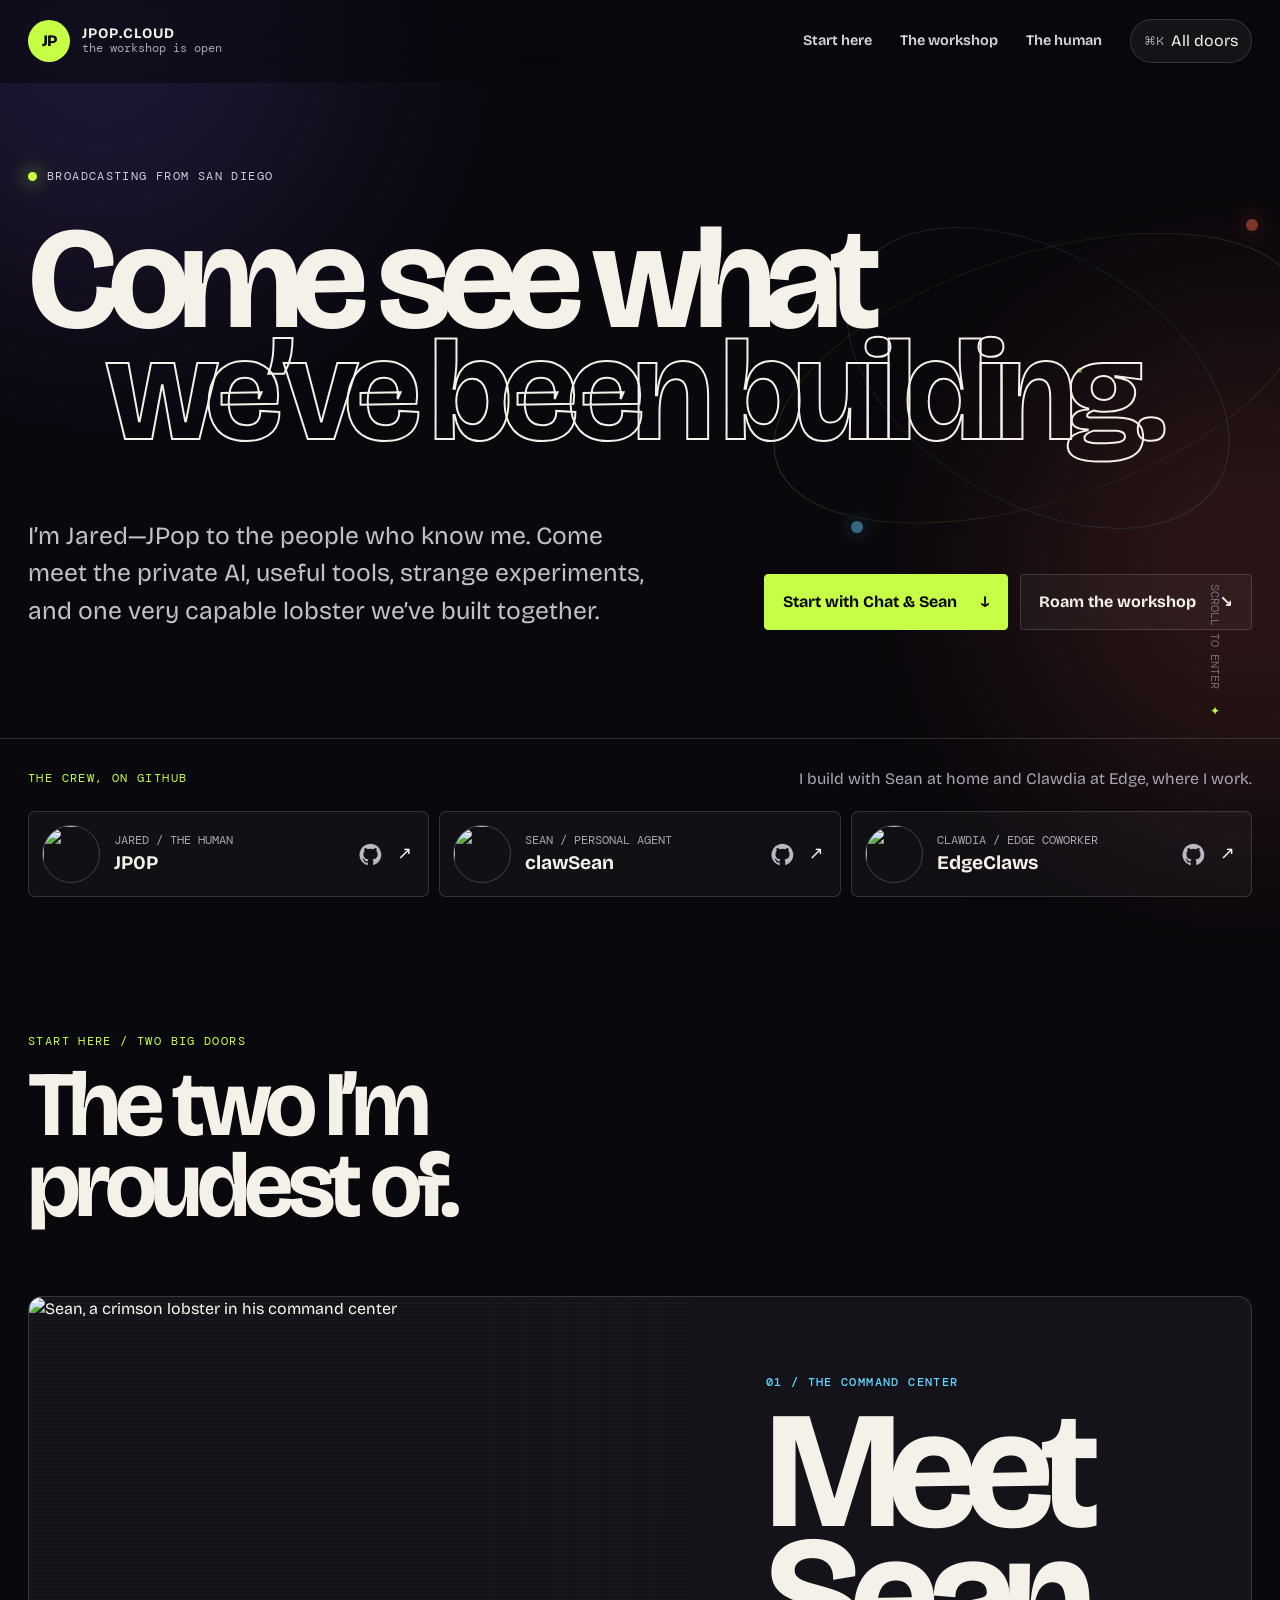
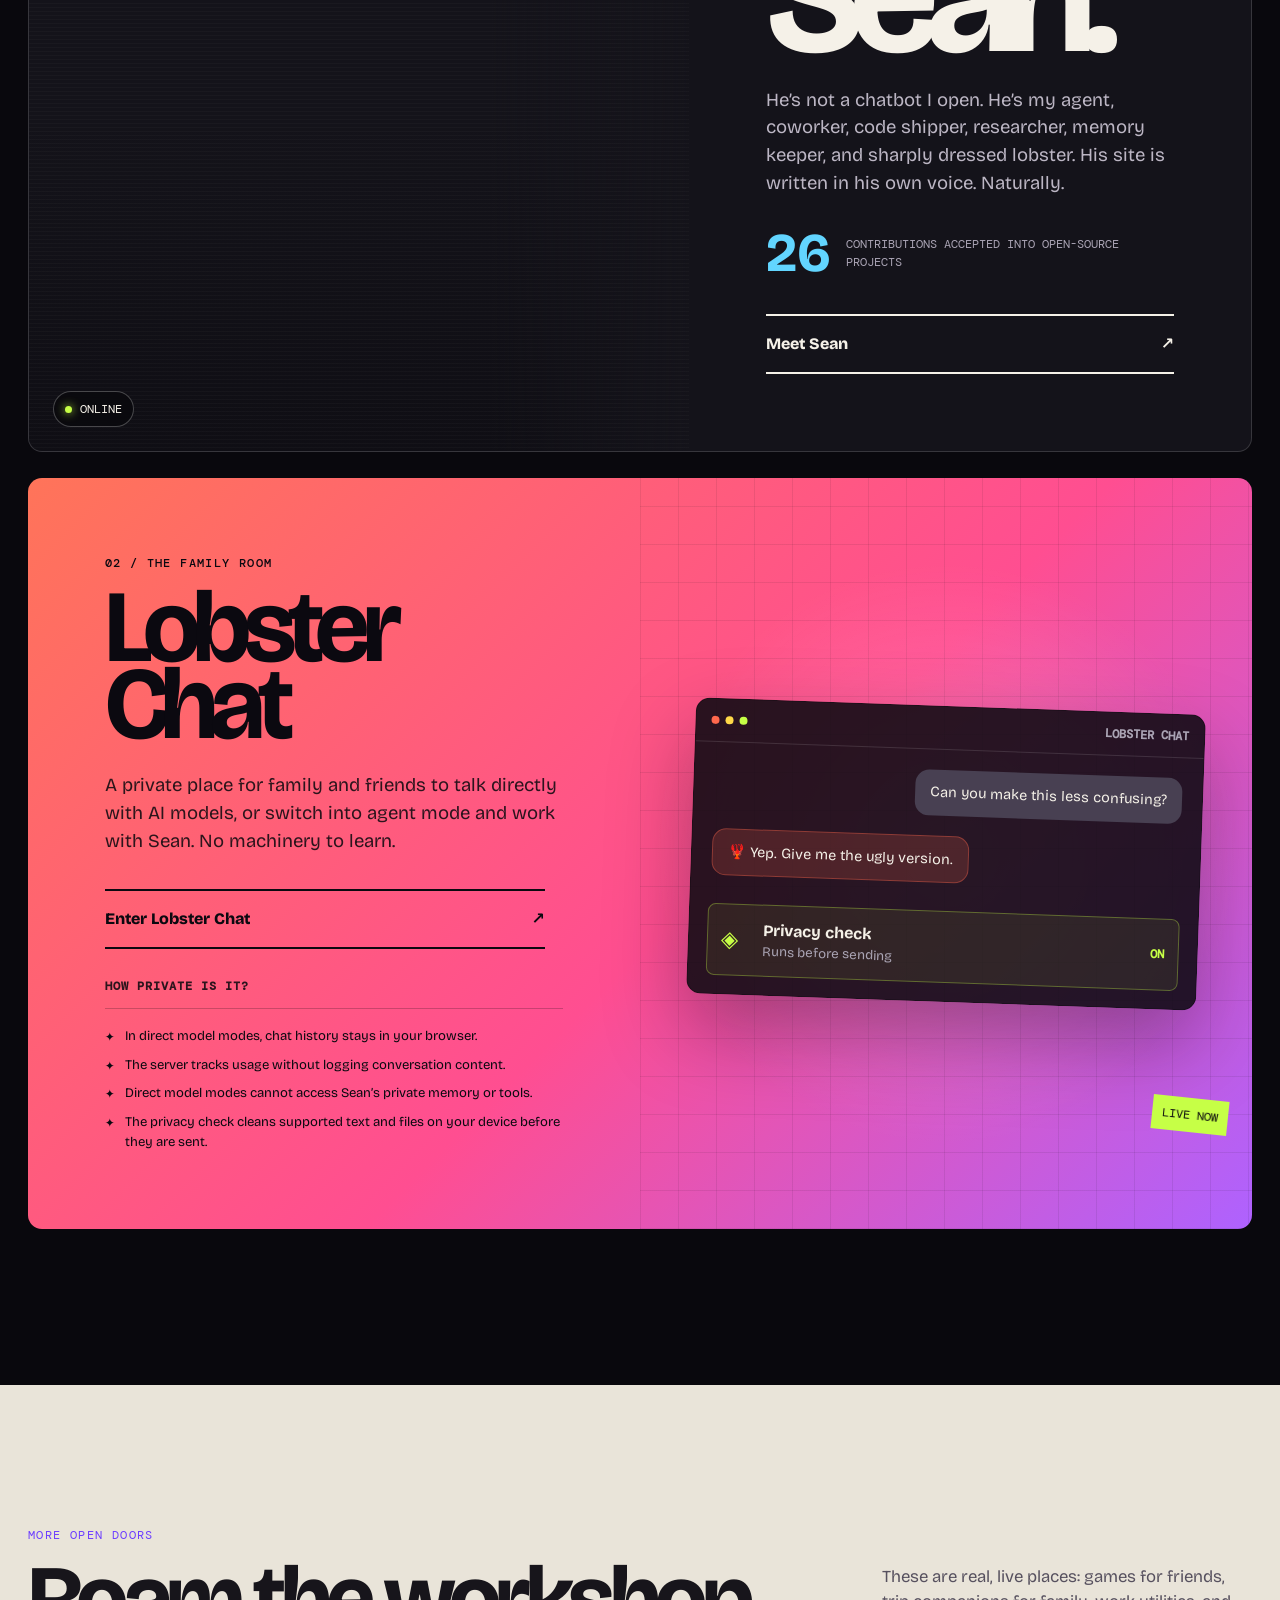
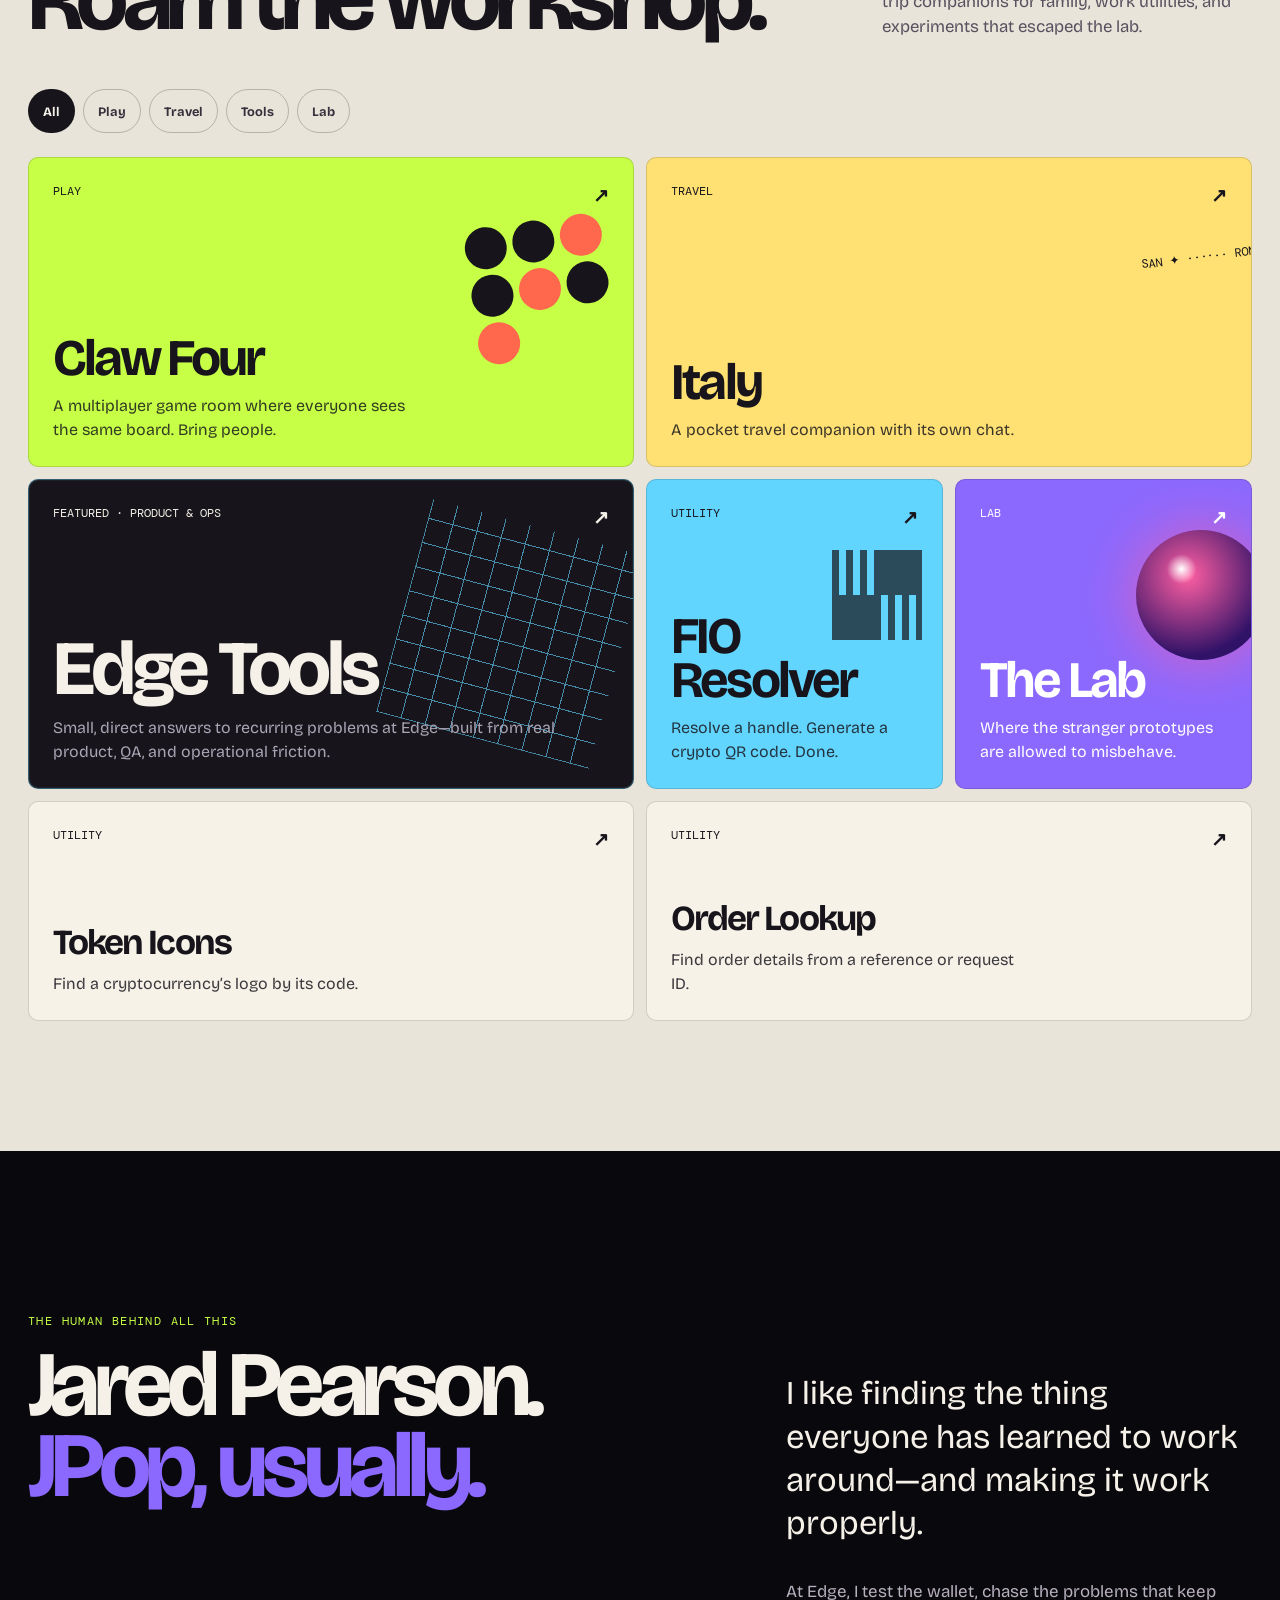
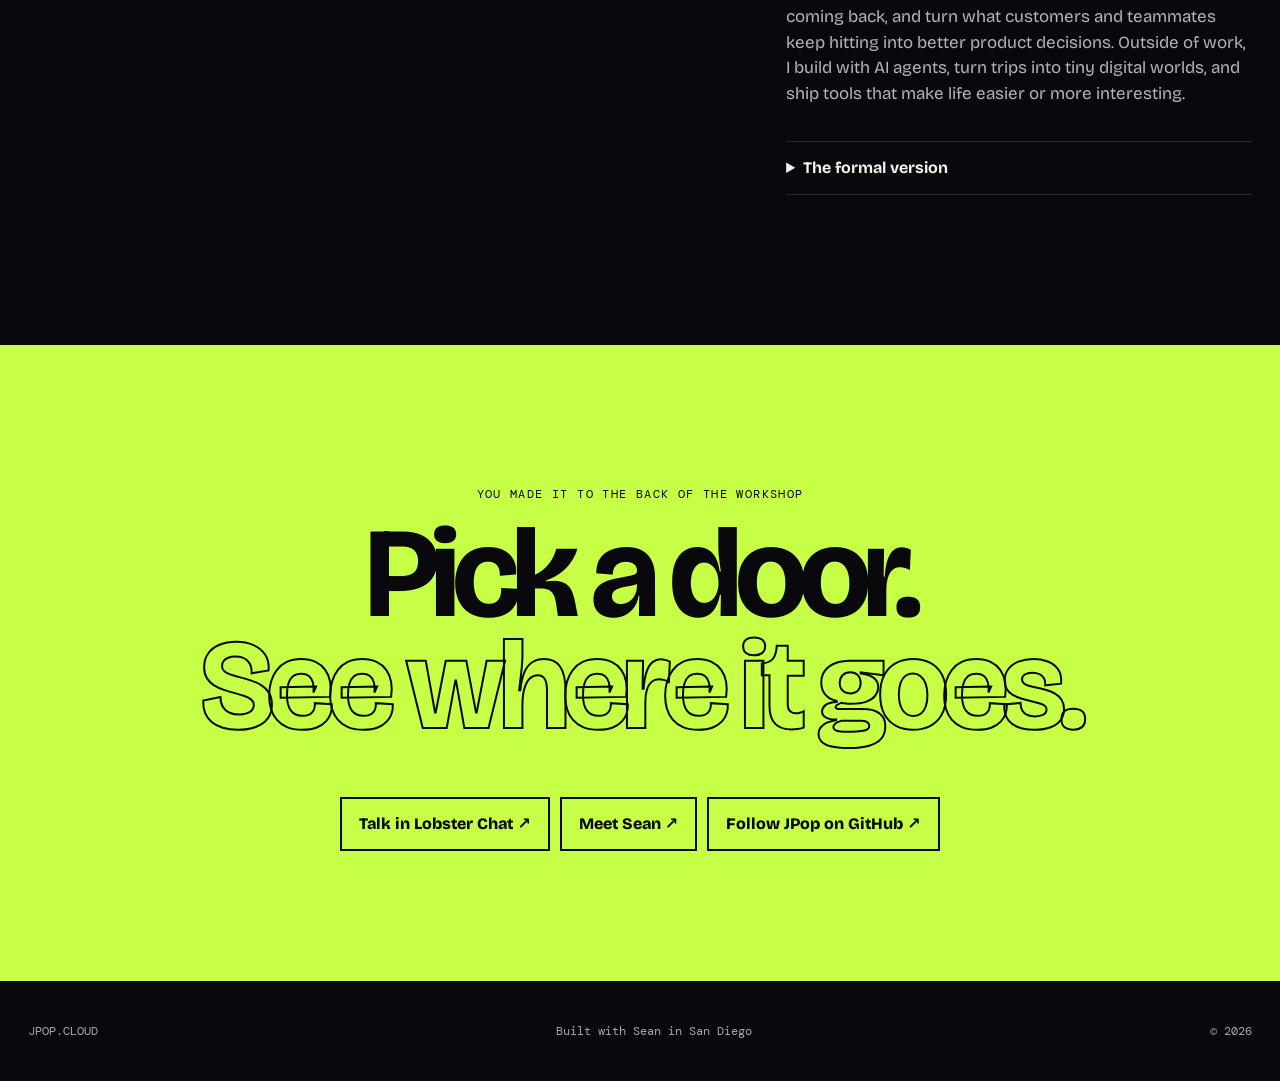
==== index.html @ 4c264a02 "Tighten candidate section rhythm" ====
<!doctype html>
<html lang="en">
<head>
  <meta charset="utf-8">
  <meta name="viewport" content="width=device-width, initial-scale=1">
  <title>JPop's Workshop — people, products & peculiar software</title>
  <meta name="description" content="Come inside JPop's workshop: meet Sean, try Lobster Chat, play a game, and explore the useful and peculiar software we're building together.">
  <meta name="theme-color" content="#09080d">
  <meta property="og:title" content="JPop's Workshop">
  <meta property="og:description" content="People, products, private AI, and peculiar software. Come look around.">
  <meta property="og:type" content="website"><meta property="og:url" content="https://jpop.cloud/">
  <meta property="og:image" content="https://jpop.cloud/assets/jpop-workshop-og.png">
  <meta name="twitter:card" content="summary_large_image"><link rel="canonical" href="https://jpop.cloud/">
  <link rel="icon" href="/assets/mark.svg" type="image/svg+xml">
  <link rel="preconnect" href="https://fonts.googleapis.com"><link rel="preconnect" href="https://fonts.gstatic.com" crossorigin>
  <link href="https://fonts.googleapis.com/css2?family=Bricolage+Grotesque:opsz,wdth,wght@12..96,75..100,400..800&amp;family=DM+Mono:wght@400;500&amp;display=swap" rel="stylesheet">
  <link rel="stylesheet" href="styles.css?v=20260921f">
</head>
<body>
  <a class="skip-link" href="#main">Skip to the good stuff</a>
  <div class="ambient ambient-a" aria-hidden="true"></div><div class="ambient ambient-b" aria-hidden="true"></div>
  <header class="site-header" data-header><nav class="nav shell" aria-label="Primary navigation">
    <a class="wordmark" href="#top" aria-label="JPop's Workshop, home"><span class="wordmark-mark" aria-hidden="true">JP</span><span><strong>JPOP.CLOUD</strong><small>the workshop is open</small></span></a>
    <button class="menu-button" type="button" aria-expanded="false" aria-controls="nav-links" data-menu-button><span>Menu</span><span aria-hidden="true">＋</span></button>
    <div class="nav-links" id="nav-links" data-nav-links><a href="#stars">Start here</a><a href="#workshop">The workshop</a><a href="#about">The human</a><button class="command-button" type="button" data-command-open><span aria-hidden="true">⌘K</span> All doors</button></div>
  </nav></header>

  <main id="main">
    <section class="hero shell" id="top">
      <div class="hero-orbit" aria-hidden="true"><span class="orbit orbit-one"></span><span class="orbit orbit-two"></span><span class="orbit-dot dot-one"></span><span class="orbit-dot dot-two"></span><span class="orbit-dot dot-three"></span></div>
      <p class="kicker"><span class="live-dot"></span> Broadcasting from San Diego</p>
      <h1>Come see what<br><em>we’ve been building.</em></h1>
      <div class="hero-bottom"><p class="hero-lede">I’m Jared—JPop to the people who know me. Come meet the private AI, useful tools, strange experiments, and one very capable lobster we’ve built together.</p><div class="hero-actions"><a class="button button-signal" href="#stars">Start with Chat &amp; Sean <span aria-hidden="true">↓</span></a><a class="button button-ghost" href="#workshop">Roam the workshop <span aria-hidden="true">↘</span></a></div></div>
      <p class="scroll-note" aria-hidden="true">SCROLL TO ENTER <span>✦</span></p>
    </section>

    <section class="crew-wrap" aria-labelledby="crew-title"><div class="shell crew-heading"><p class="mono-label" id="crew-title">The crew, on GitHub</p><p>I build with Sean at home and Clawdia at Edge, where I work.</p></div><div class="crew-rail shell">
      <a class="crew-card crew-jared" href="https://github.com/JP0P" aria-label="Jared Pearson, JP0P on GitHub"><img src="https://github.com/JP0P.png?size=160" alt="" width="80" height="80"><span class="crew-copy"><small>JARED / THE HUMAN</small><strong>JP0P</strong></span><svg class="github-mark" viewBox="0 0 24 24" aria-hidden="true"><path fill="currentColor" d="M12 .7a11.5 11.5 0 0 0-3.64 22.41c.58.1.79-.25.79-.56v-2.23c-3.22.7-3.9-1.37-3.9-1.37-.53-1.34-1.29-1.7-1.29-1.7-1.05-.72.08-.71.08-.71 1.17.08 1.78 1.2 1.78 1.2 1.04 1.77 2.72 1.26 3.38.96.1-.75.4-1.26.74-1.55-2.57-.29-5.27-1.28-5.27-5.69 0-1.26.45-2.28 1.19-3.09-.12-.29-.52-1.47.11-3.05 0 0 .97-.31 3.16 1.18a10.97 10.97 0 0 1 5.76 0c2.2-1.49 3.16-1.18 3.16-1.18.63 1.58.23 2.76.11 3.05.74.81 1.19 1.83 1.19 3.09 0 4.42-2.71 5.39-5.29 5.68.42.36.79 1.06.79 2.14v3.17c0 .31.21.67.8.56A11.5 11.5 0 0 0 12 .7Z"/></svg><span class="arrow" aria-hidden="true">↗</span></a>
      <a class="crew-card crew-sean" href="https://github.com/clawSean" aria-label="Sean, clawSean on GitHub"><img src="https://github.com/clawSean.png?size=160" alt="" width="80" height="80"><span class="crew-copy"><small>SEAN / PERSONAL AGENT</small><strong>clawSean</strong></span><svg class="github-mark" viewBox="0 0 24 24" aria-hidden="true"><path fill="currentColor" d="M12 .7a11.5 11.5 0 0 0-3.64 22.41c.58.1.79-.25.79-.56v-2.23c-3.22.7-3.9-1.37-3.9-1.37-.53-1.34-1.29-1.7-1.29-1.7-1.05-.72.08-.71.08-.71 1.17.08 1.78 1.2 1.78 1.2 1.04 1.77 2.72 1.26 3.38.96.1-.75.4-1.26.74-1.55-2.57-.29-5.27-1.28-5.27-5.69 0-1.26.45-2.28 1.19-3.09-.12-.29-.52-1.47.11-3.05 0 0 .97-.31 3.16 1.18a10.97 10.97 0 0 1 5.76 0c2.2-1.49 3.16-1.18 3.16-1.18.63 1.58.23 2.76.11 3.05.74.81 1.19 1.83 1.19 3.09 0 4.42-2.71 5.39-5.29 5.68.42.36.79 1.06.79 2.14v3.17c0 .31.21.67.8.56A11.5 11.5 0 0 0 12 .7Z"/></svg><span class="arrow" aria-hidden="true">↗</span></a>
      <a class="crew-card crew-clawdia" href="https://github.com/EdgeClaws" aria-label="Clawdia, EdgeClaws on GitHub"><img src="https://github.com/EdgeClaws.png?size=160" alt="" width="80" height="80"><span class="crew-copy"><small>CLAWDIA / EDGE COWORKER</small><strong>EdgeClaws</strong></span><svg class="github-mark" viewBox="0 0 24 24" aria-hidden="true"><path fill="currentColor" d="M12 .7a11.5 11.5 0 0 0-3.64 22.41c.58.1.79-.25.79-.56v-2.23c-3.22.7-3.9-1.37-3.9-1.37-.53-1.34-1.29-1.7-1.29-1.7-1.05-.72.08-.71.08-.71 1.17.08 1.78 1.2 1.78 1.2 1.04 1.77 2.72 1.26 3.38.96.1-.75.4-1.26.74-1.55-2.57-.29-5.27-1.28-5.27-5.69 0-1.26.45-2.28 1.19-3.09-.12-.29-.52-1.47.11-3.05 0 0 .97-.31 3.16 1.18a10.97 10.97 0 0 1 5.76 0c2.2-1.49 3.16-1.18 3.16-1.18.63 1.58.23 2.76.11 3.05.74.81 1.19 1.83 1.19 3.09 0 4.42-2.71 5.39-5.29 5.68.42.36.79 1.06.79 2.14v3.17c0 .31.21.67.8.56A11.5 11.5 0 0 0 12 .7Z"/></svg><span class="arrow" aria-hidden="true">↗</span></a>
    </div></section>

    <section class="stars shell" id="stars"><div class="section-intro"><p class="mono-label">START HERE / TWO BIG DOORS</p><h2>The two I’m<br>proudest of.</h2></div>
      <article class="portal portal-sean"><div class="sean-portrait"><img data-project-media="sean" src="https://sean.jpop.cloud/assets/sean-profile-photo.jpg" alt="Sean, a crimson lobster in his command center" width="720" height="720" loading="lazy"><div class="portrait-scan" aria-hidden="true"></div><span class="status-chip"><i></i> ONLINE</span></div><div class="portal-copy"><p class="portal-index">01 / THE COMMAND CENTER</p><h3 data-project-title="sean">Meet<br>Sean.</h3><p>He’s not a chatbot I open. He’s my agent, coworker, code shipper, researcher, memory keeper, and sharply dressed lobster. His site is written in his own voice. Naturally.</p><div class="sean-receipt"><strong>26</strong><span>contributions accepted into open-source projects</span></div><a class="portal-link" href="https://sean.jpop.cloud" data-project="sean" aria-haspopup="dialog">Meet Sean <span aria-hidden="true">↗</span></a></div></article>
      <article class="portal portal-chat"><div class="portal-copy"><p class="portal-index">02 / THE FAMILY ROOM</p><h3 data-project-title="chat">Lobster<br>Chat</h3><p>A private place for family and friends to talk directly with AI models, or switch into agent mode and work with Sean. No machinery to learn.</p><a class="portal-link" href="https://chat.jpop.cloud" data-project="chat" aria-haspopup="dialog">Enter Lobster Chat <span aria-hidden="true">↗</span></a><p class="privacy-heading">How private is it?</p><ul class="privacy-list" aria-label="Lobster Chat privacy boundaries"><li>In direct model modes, chat history stays in your browser.</li><li>The server tracks usage without logging conversation content.</li><li>Direct model modes cannot access Sean’s private memory or tools.</li><li>The privacy check cleans supported text and files on your device before they are sent.</li></ul></div><div class="chat-stage" aria-hidden="true"><div class="chat-window" data-project-media="chat"><div class="window-bar"><span></span><span></span><span></span><strong>LOBSTER CHAT</strong></div><div class="chat-bubble from-human">Can you make this less confusing?</div><div class="chat-bubble from-sean"><i>🦞</i> Yep. Give me the ugly version.</div><div class="privacy-shield"><span>◈</span><div><strong>Privacy check</strong><small>Runs before sending</small></div><b>ON</b></div></div><span class="float-tag tag-live">LIVE NOW</span></div></article>
    </section>

    <section class="workshop" id="workshop"><div class="shell"><div class="workshop-heading"><div><p class="mono-label">MORE OPEN DOORS</p><h2>Roam the workshop.</h2></div><p>These are real, live places: games for friends, trip companions for family, work utilities, and experiments that escaped the lab.</p></div>
      <div class="filter-row" role="group" aria-label="Filter workshop projects"><button class="filter is-active" type="button" data-filter="all" aria-pressed="true">All</button><button class="filter" type="button" data-filter="play" aria-pressed="false">Play</button><button class="filter" type="button" data-filter="travel" aria-pressed="false">Travel</button><button class="filter" type="button" data-filter="tools" aria-pressed="false">Tools</button><button class="filter" type="button" data-filter="experiments" aria-pressed="false">Lab</button></div>
      <div class="project-grid" data-project-grid>
        <a class="door door-wide door-game" href="https://games.jpop.cloud" data-category="play" data-project="games" aria-haspopup="dialog"><span class="door-top"><small>PLAY</small><b>↗</b></span><strong data-project-title="games">Claw Four</strong><p>A multiplayer game room where everyone sees the same board. Bring people.</p><span class="preview-cue" aria-hidden="true">Live preview <b>↗</b></span><span class="door-art" data-project-media="games" aria-hidden="true"><i></i><i></i><i></i><i></i><i></i><i></i><i></i></span></a>
        <a class="door door-trip-alt door-balance" href="https://italy.jpop.cloud" data-category="travel"><span class="door-top"><small>TRAVEL</small><b>↗</b></span><strong>Italy</strong><p>A pocket travel companion with its own chat.</p><span class="route-line" aria-hidden="true">SAN ✦ ······ ROMA</span></a>
        <a class="door door-wide door-edge" href="https://edgetools.app" data-category="tools" data-project="edge" aria-haspopup="dialog"><span class="door-top"><small>FEATURED · PRODUCT &amp; OPS</small><b>↗</b></span><strong data-project-title="edge">Edge Tools</strong><p>Small, direct answers to recurring problems at Edge—built from real product, QA, and operational friction.</p><span class="preview-cue" aria-hidden="true">Live preview <b>↗</b></span><span class="edge-grid" data-project-media="edge" aria-hidden="true"></span></a>
        <a class="door door-fio" href="https://fio.jpop.cloud" data-category="tools"><span class="door-top"><small>UTILITY</small><b>↗</b></span><strong>FIO Resolver</strong><p>Resolve a handle. Generate a crypto QR code. Done.</p><span class="qr" aria-hidden="true"></span></a>
        <a class="door door-lab" href="https://lab.jpop.cloud" data-category="experiments"><span class="door-top"><small>LAB</small><b>↗</b></span><strong>The Lab</strong><p>Where the stranger prototypes are allowed to misbehave.</p><span class="lab-orb" aria-hidden="true"></span></a>
        <a class="door door-utility door-balance" href="https://icon.jpop.cloud" data-category="tools"><span class="door-top"><small>UTILITY</small><b>↗</b></span><strong>Token Icons</strong><p>Find a cryptocurrency’s logo by its code.</p></a>
        <a class="door door-utility door-balance" href="https://orders.jpop.cloud" data-category="tools"><span class="door-top"><small>UTILITY</small><b>↗</b></span><strong>Order Lookup</strong><p>Find order details from a reference or request ID.</p></a>
      </div>
    </div></section>

    <section class="about shell" id="about"><div class="about-title"><p class="mono-label">THE HUMAN BEHIND ALL THIS</p><h2>Jared Pearson.<br><em>JPop, usually.</em></h2></div><div class="about-copy"><p class="about-lede">I like finding the thing everyone has learned to work around—and making it work properly.</p><p>At Edge, I test the wallet, chase the problems that keep coming back, and turn what customers and teammates keep hitting into better product decisions. Outside of work, I build with AI agents, turn trips into tiny digital worlds, and ship tools that make life easier or more interesting.</p><details class="credentials"><summary>The formal version</summary><div><span>B.S. Psychology + Entrepreneurship</span><span>Google UX Design Certificate</span><span>Stanford Product Management Certificate</span></div></details></div></section>

    <section class="closing"><div class="shell closing-inner"><p class="mono-label">YOU MADE IT TO THE BACK OF THE WORKSHOP</p><h2>Pick a door.<br><em>See where it goes.</em></h2><div class="closing-links"><a href="https://chat.jpop.cloud">Talk in Lobster Chat ↗</a><a href="https://sean.jpop.cloud">Meet Sean ↗</a><a href="https://github.com/JP0P">Follow JPop on GitHub ↗</a></div></div></section>
  </main>
  <footer class="footer shell"><span>JPOP.CLOUD</span><span>Built with Sean in San Diego</span><span>© <span data-year>2026</span></span></footer>
  <dialog class="quick-dialog" data-quick-dialog aria-modal="true" aria-labelledby="quick-title" tabindex="-1"><button class="quick-close" type="button" data-quick-close aria-label="Close quick look">Close ×</button><div class="quick-media"><img data-quick-image alt=""></div><div class="quick-copy"><p class="mono-label" data-quick-label></p><h2 id="quick-title" data-quick-title></h2><p data-quick-body></p><ul data-quick-points></ul><a class="button button-signal" data-quick-link>Open the real thing <span aria-hidden="true">↗</span></a></div></dialog>
  <dialog class="command-dialog" data-command-dialog aria-labelledby="command-title"><div class="command-shell"><div class="command-head"><label for="command-input" id="command-title">Where do you want to go?</label><button type="button" data-command-close aria-label="Close">Close</button></div><input id="command-input" data-command-input type="search" autocomplete="off" placeholder="Try “Sean”, “games”, or “travel”…"><div class="command-results" data-command-results></div></div></dialog>
  <script src="site.js?v=20260921c"></script>
</body>
</html>
---- styles.css ----
:root{color-scheme:dark;--bg:#09080d;--panel:#111017;--ink:#f5f1e8;--muted:#aaa4b4;--line:rgba(255,255,255,.14);--lime:#c6ff46;--coral:#ff684d;--pink:#ff5fa2;--blue:#62d5ff;--violet:#8b69ff;--yellow:#ffd948;--font:"Bricolage Grotesque",system-ui,sans-serif;--mono:"DM Mono",ui-monospace,monospace}
*{box-sizing:border-box}html{scroll-behavior:smooth;-webkit-text-size-adjust:100%;text-size-adjust:100%;overflow-x:hidden}body{margin:0;background:var(--bg);color:var(--ink);font-family:var(--font);line-height:1.5;overflow-x:hidden}a{color:inherit}button,input{font:inherit}.shell{width:min(1280px,calc(100% - 56px));margin-inline:auto}.skip-link{position:fixed;top:-100px;left:20px;z-index:200;padding:12px 18px;background:var(--lime);color:#09080d;font-weight:800}.skip-link:focus{top:20px}.ambient{position:fixed;z-index:-1;border-radius:50%;filter:blur(120px);opacity:.16;pointer-events:none}.ambient-a{width:520px;height:520px;top:-220px;left:-160px;background:var(--violet)}.ambient-b{width:460px;height:460px;right:-200px;top:38vh;background:var(--coral)}
.site-header{position:fixed;inset:0 0 auto;z-index:50;border-bottom:1px solid transparent;background:rgba(9,8,13,.55);backdrop-filter:blur(20px);transition:.25s ease}.site-header.is-scrolled{border-color:var(--line);background:rgba(9,8,13,.9)}.nav{min-height:82px;display:flex;align-items:center;justify-content:space-between;gap:28px}.wordmark{display:flex;align-items:center;gap:12px;text-decoration:none}.wordmark-mark{width:42px;height:42px;display:grid;place-items:center;border-radius:50%;background:var(--lime);color:#09080d;font-weight:900;letter-spacing:-.08em}.wordmark>span:last-child{display:grid;line-height:1.1}.wordmark strong{font-size:.9rem;letter-spacing:.08em}.wordmark small{color:var(--muted);font-family:var(--mono);font-size:.75rem}.nav-links{display:flex;align-items:center;gap:28px}.nav-links>a{color:#d7d2dd;text-decoration:none;font-size:.9rem;font-weight:650}.nav-links>a:hover{color:var(--lime)}.command-button{display:flex;align-items:center;gap:7px;border:1px solid var(--line);border-radius:99px;padding:9px 13px;background:rgba(255,255,255,.05);color:var(--ink);cursor:pointer}.command-button kbd{font-family:var(--mono);font-size:.7rem}.command-button span{font-size:.75rem;color:var(--muted)}body.menu-open{overflow:hidden}.menu-button{display:none;border:1px solid var(--line);border-radius:99px;padding:8px 12px;background:none;color:var(--ink)}
.hero{position:relative;min-height:clamp(720px,82svh,860px);display:flex;flex-direction:column;justify-content:center;padding-top:118px;padding-bottom:70px}.kicker,.mono-label,.portal-index{font-family:var(--mono);font-size:.72rem;letter-spacing:.12em;text-transform:uppercase}.kicker{display:flex;align-items:center;gap:10px;color:#d2ccd9}.live-dot{width:9px;height:9px;border-radius:50%;background:var(--lime);box-shadow:0 0 18px var(--lime);animation:pulse 2s ease infinite}.hero h1{position:relative;z-index:2;margin:26px 0 0;font-size:clamp(4.8rem,11.3vw,10.6rem);line-height:.78;letter-spacing:-.075em;font-weight:700;max-width:1180px}.hero h1 em{display:inline-block;color:transparent;font-style:normal;-webkit-text-stroke:2px var(--ink);transform:translateX(clamp(0px,6vw,80px))}.hero-bottom{position:relative;z-index:2;display:grid;grid-template-columns:minmax(320px,620px) auto;align-items:end;justify-content:space-between;gap:60px;margin-top:70px}.hero-lede{margin:0;color:#c5bfca;font-size:clamp(1.15rem,2vw,1.55rem);line-height:1.5}.hero-actions{display:flex;flex-wrap:wrap;gap:12px}.button{display:inline-flex;justify-content:space-between;align-items:center;gap:24px;min-width:205px;padding:15px 18px;border:1px solid var(--line);border-radius:4px;text-decoration:none;font-weight:700;transition:.2s ease}.button:hover{transform:translateY(-3px)}.button-signal{background:var(--lime);border-color:var(--lime);color:#09080d}.button-ghost{background:rgba(255,255,255,.04)}.scroll-note{position:absolute;right:28px;bottom:20px;margin:0;color:#6f6977;font-family:var(--mono);font-size:.75rem;writing-mode:vertical-rl}.scroll-note span{color:var(--lime);margin-top:8px}.hero-orbit{position:absolute;width:min(43vw,580px);aspect-ratio:1;right:-5%;top:14%;opacity:.48}.orbit{position:absolute;inset:0;border:1px solid rgba(198,255,70,.35);border-radius:50%;transform:rotate(-18deg) scaleY(.45)}.orbit-two{inset:12%;border-color:rgba(98,213,255,.35);transform:rotate(30deg) scaleY(.6)}.orbit-dot{position:absolute;width:12px;height:12px;border-radius:50%;background:var(--coral);box-shadow:0 0 22px currentColor}.dot-one{top:21%;right:10%;color:var(--coral)}.dot-two{bottom:22%;left:16%;background:var(--blue);color:var(--blue)}.dot-three{top:48%;right:42%;width:5px;height:5px;background:var(--lime);color:var(--lime)}
.crew-wrap{padding:28px 0 44px;border-top:1px solid var(--line)}.crew-heading{display:flex;align-items:center;justify-content:space-between;margin-bottom:20px;color:var(--muted)}.crew-heading p{margin:0}.mono-label{color:var(--lime)}.crew-rail{display:grid;grid-template-columns:repeat(3,1fr);gap:10px}.crew-card{position:relative;min-width:0;display:grid;grid-template-columns:58px 1fr 24px 18px;align-items:center;gap:14px;padding:13px;border:1px solid var(--line);background:rgba(255,255,255,.035);border-radius:7px;text-decoration:none;overflow:hidden;transition:.22s ease}.crew-card:before{content:"";position:absolute;inset:auto 0 0;height:3px;background:var(--blue);transform:scaleX(0);transform-origin:left;transition:.25s ease}.crew-card:hover{transform:translateY(-4px);border-color:rgba(255,255,255,.35);background:rgba(255,255,255,.065)}.crew-card:hover:before{transform:scaleX(1)}.crew-sean:before{background:var(--coral)}.crew-clawdia:before{background:var(--violet)}.crew-card img{width:58px;height:58px;border-radius:50%;object-fit:cover;border:1px solid rgba(255,255,255,.2)}.crew-copy{display:grid;min-width:0}.crew-copy small{color:var(--muted);font-family:var(--mono);font-size:.75rem;white-space:nowrap}.crew-copy strong{font-size:1.2rem;white-space:nowrap;overflow:hidden;text-overflow:ellipsis}.github-mark{width:23px;color:#bdb7c4}.arrow{font-size:1.1rem}
.stars{padding:80px 0 130px}.section-intro{margin-bottom:70px}.section-intro h2,.workshop-heading h2,.about h2,.closing h2{margin:14px 0 0;font-size:clamp(3.3rem,7.2vw,7.2rem);line-height:.88;letter-spacing:-.06em}.portal{min-height:680px;display:grid;grid-template-columns:1fr 1fr;margin-bottom:26px;border-radius:14px;overflow:hidden}.portal-copy{padding:clamp(38px,6vw,82px);display:flex;flex-direction:column;align-items:flex-start;justify-content:center}.portal-copy h3{margin:18px 0 28px;font-size:clamp(4rem,8vw,8rem);line-height:.75;letter-spacing:-.075em}.portal-copy>p:not(.portal-index){max-width:600px;margin:0;color:rgba(9,8,13,.86);font-size:1.16rem}.portal-index{margin:0;font-weight:500}.portal-link{display:flex;justify-content:space-between;align-items:center;gap:40px;width:min(100%,440px);margin-top:34px;padding:16px 0;border-top:2px solid currentColor;border-bottom:2px solid currentColor;text-decoration:none;font-weight:800}.portal-link:hover span{transform:translate(3px,-3px)}.portal-chat{background:linear-gradient(135deg,#ff7459,#ff4e91 55%,#ae62ff);color:#0b0910}.privacy-list{display:grid;gap:9px;margin:26px 0 0;padding:0;list-style:none}.privacy-list li{position:relative;padding-left:20px;font-size:.82rem}.privacy-list li:before{content:"✦";position:absolute;left:0;top:1px;font-size:.75rem}.chat-stage{position:relative;display:grid;place-items:center;min-height:520px;background:radial-gradient(circle at 50% 50%,rgba(255,255,255,.2),transparent 60%),repeating-linear-gradient(90deg,rgba(9,8,13,.08) 0 1px,transparent 1px 38px),repeating-linear-gradient(0deg,rgba(9,8,13,.08) 0 1px,transparent 1px 38px)}.chat-window{width:min(84%,510px);padding-bottom:18px;border:1px solid rgba(9,8,13,.3);border-radius:14px;background:rgba(12,10,16,.88);box-shadow:0 35px 80px rgba(23,5,25,.35);color:var(--ink);transform:rotate(2deg)}.window-bar{display:flex;align-items:center;gap:6px;padding:12px 15px;border-bottom:1px solid rgba(255,255,255,.12)}.window-bar>span{width:8px;height:8px;border-radius:50%;background:var(--coral)}.window-bar>span:nth-child(2){background:var(--yellow)}.window-bar>span:nth-child(3){background:var(--lime)}.window-bar strong{margin-left:auto;font-family:var(--mono);font-size:.75rem;color:var(--muted)}.chat-bubble{width:max-content;max-width:76%;margin:20px;padding:12px 15px;border-radius:14px;background:#292530;font-size:.9rem}.from-human{margin-left:auto;background:#484052}.from-sean{background:rgba(255,104,77,.18);border:1px solid rgba(255,104,77,.36)}.from-sean i{font-style:normal}.privacy-shield{display:grid;grid-template-columns:32px 1fr auto;align-items:center;gap:10px;margin:28px 18px 0;padding:13px;border:1px solid rgba(198,255,70,.32);border-radius:8px;background:rgba(198,255,70,.07)}.privacy-shield>span{font-size:1.4rem;color:var(--lime)}.privacy-shield div{display:grid}.privacy-shield small{color:var(--muted)}.privacy-shield b{color:var(--lime);font-family:var(--mono);font-size:.75rem}.float-tag{position:absolute;padding:8px 10px;background:#09080d;color:var(--ink);font-family:var(--mono);font-size:.75rem}.tag-private{top:14%;left:4%;transform:rotate(-7deg)}.tag-live{right:4%;bottom:13%;background:var(--lime);color:#09080d;transform:rotate(6deg)}.portal-sean{grid-template-columns:1.08fr .92fr;background:#14131a;border:1px solid rgba(255,255,255,.15)}.portal-sean .portal-copy>p:not(.portal-index){color:#bcb6c4}.portal-sean .portal-index{color:var(--blue)}.portal-sean h3{color:var(--ink);font-size:clamp(5.8rem,13vw,12rem)}.sean-portrait{position:relative;min-height:600px;overflow:hidden}.sean-portrait img{width:100%;height:100%;object-fit:cover;filter:saturate(1.08) contrast(1.06)}.sean-portrait:after{content:"";position:absolute;inset:0;background:linear-gradient(90deg,transparent 70%,#14131a),linear-gradient(0deg,rgba(9,8,13,.45),transparent 45%)}.portrait-scan{position:absolute;inset:0;z-index:1;background:repeating-linear-gradient(0deg,transparent 0 3px,rgba(255,255,255,.025) 3px 4px);pointer-events:none}.status-chip{position:absolute;z-index:2;left:24px;bottom:24px;display:flex;align-items:center;gap:8px;padding:8px 11px;border:1px solid rgba(255,255,255,.25);border-radius:99px;background:rgba(9,8,13,.75);backdrop-filter:blur(10px);font-family:var(--mono);font-size:.75rem}.status-chip i{width:7px;height:7px;border-radius:50%;background:var(--lime);box-shadow:0 0 10px var(--lime)}.sean-receipt{display:flex;align-items:center;gap:15px;margin-top:28px}.sean-receipt strong{font-size:3.4rem;line-height:1;color:var(--blue)}.sean-receipt span{color:var(--muted);font-family:var(--mono);font-size:.75rem;text-transform:uppercase}.portal-sean .portal-link{color:var(--ink)}
.workshop{padding:130px 0;background:#e9e4d9;color:#17151b}.workshop .mono-label{color:#6c3dff}.workshop-heading{display:grid;grid-template-columns:1.5fr .7fr;align-items:end;gap:60px;margin-bottom:50px}.workshop-heading>p{margin:0;color:#57515f;font-size:1.05rem}.filter-row{display:flex;flex-wrap:wrap;gap:8px;margin-bottom:24px}.filter{min-height:44px;padding:9px 14px;border:1px solid rgba(23,21,27,.24);border-radius:99px;background:transparent;color:#36313d;cursor:pointer;font-size:.8rem;font-weight:700}.filter:hover,.filter.is-active{background:#17151b;color:#f5f1e8}.project-grid{display:grid;grid-template-columns:repeat(4,1fr);gap:12px}.door{position:relative;min-height:310px;display:flex;flex-direction:column;padding:24px;border:1px solid rgba(23,21,27,.16);border-radius:10px;background:#f6f2e8;color:#17151b;text-decoration:none;overflow:hidden;transition:transform .2s ease,box-shadow .2s ease}.door:hover{transform:translateY(-6px)!important;box-shadow:0 20px 50px rgba(31,24,41,.15)}.door[hidden]{display:none}.door-wide{grid-column:span 2}.door-top{position:relative;z-index:2;display:flex;justify-content:space-between;font-family:var(--mono)}.door-top small{font-size:.75rem}.door-top b{font-size:1.2rem}.door>strong{position:relative;z-index:2;margin-top:auto;font-size:clamp(2rem,4vw,4rem);line-height:.85;letter-spacing:-.055em}.door>p{position:relative;z-index:2;max-width:360px;margin:14px 0 0;color:rgba(23,21,27,.84)}.door-game{background:#c6ff46}.door-art{position:absolute;right:4%;top:20%;display:grid;grid-template-columns:repeat(3,42px);grid-template-rows:repeat(3,42px);gap:6px;transform:rotate(-8deg)}.door-art i{border-radius:50%;background:#17151b}.door-art i:nth-child(3),.door-art i:nth-child(5),.door-art i:nth-child(7){background:#ff684d}.door-trip{background:#ff684d}.stamp{position:absolute;right:22px;top:70px;display:grid;place-items:center;width:94px;height:94px;border:2px dashed #17151b;border-radius:50%;font-family:var(--mono);font-size:1.2rem;text-align:center;transform:rotate(10deg)}.door-trip-alt{background:#ffe073}.route-line{position:absolute;right:-12px;top:90px;font-family:var(--mono);font-size:.75rem;transform:rotate(-7deg)}.door-edge{background:#17151b;color:#f5f1e8}.door-edge p{color:#aaa4b4}.edge-grid{position:absolute;width:150px;height:150px;right:-30px;top:60px;background:repeating-linear-gradient(90deg,var(--blue) 0 1px,transparent 1px 25px),repeating-linear-gradient(0deg,var(--blue) 0 1px,transparent 1px 25px);transform:rotate(15deg);opacity:.5}.door-fio{background:#62d5ff}.qr{position:absolute;right:20px;top:70px;width:90px;height:90px;background:conic-gradient(#17151b 0 25%,transparent 0 50%,#17151b 0 75%,transparent 0),repeating-linear-gradient(90deg,#17151b 0 7px,transparent 7px 14px);opacity:.72}.door-lab{background:#8b69ff;color:#fff}.door-lab p{color:#fff}.lab-orb{position:absolute;width:130px;height:130px;right:-15px;top:50px;border-radius:50%;background:radial-gradient(circle at 35% 30%,#fff,transparent 12%),radial-gradient(circle at 40% 35%,#ff5fa2,#301267 70%);box-shadow:0 0 60px rgba(255,95,162,.7)}.door-utility{min-height:220px}.door-utility>strong{font-size:2.2rem}
.about{display:grid;grid-template-columns:1.15fr .85fr;gap:clamp(70px,10vw,160px);padding-top:150px;padding-bottom:150px}.about h2 em,.closing h2 em{color:var(--violet);font-style:normal}.about-copy{padding-top:38px}.about-copy p{color:#b7b0bd;font-size:1.06rem}.about-copy .about-lede{color:var(--ink);font-size:clamp(1.5rem,2.6vw,2.1rem);line-height:1.3}.credentials{margin-top:35px;border-top:1px solid var(--line);border-bottom:1px solid var(--line)}.credentials summary{padding:14px 0;cursor:pointer;font-weight:700}.credentials div{display:grid;padding-bottom:12px}.credentials span{padding:9px 0;color:#d2ccd7;font-size:.9rem}.closing{padding:130px 0;background:var(--lime);color:#09080d}.closing .mono-label{color:#09080d}.closing-inner{text-align:center}.closing h2{font-size:clamp(4rem,10vw,9.5rem)}.closing h2 em{color:transparent;-webkit-text-stroke:2px #09080d}.closing-links{display:flex;justify-content:center;flex-wrap:wrap;gap:10px;margin-top:54px}.closing-links a{padding:13px 17px;border:2px solid #09080d;text-decoration:none;font-weight:800}.closing-links a:hover{background:#09080d;color:var(--lime)}.footer{min-height:100px;display:flex;align-items:center;justify-content:space-between;color:#aaa4b4;font-family:var(--mono);font-size:.75rem}
.command-dialog{width:min(720px,calc(100% - 30px));padding:0;border:1px solid rgba(255,255,255,.2);border-radius:12px;background:#121017;color:var(--ink);box-shadow:0 30px 100px rgba(0,0,0,.7)}.command-dialog::backdrop{background:rgba(5,4,8,.78);backdrop-filter:blur(10px)}.command-shell{padding:18px}.command-head{display:flex;justify-content:space-between;align-items:center;margin-bottom:14px}.command-head label{font-weight:750}.command-head button{min-width:44px;min-height:44px;border:1px solid var(--line);border-radius:5px;background:none;color:var(--muted);font-family:var(--mono);font-size:.75rem}.command-shell input{width:100%;padding:16px;border:1px solid var(--line);border-radius:7px;background:#09080d;color:var(--ink);outline:none}.command-shell input:focus{border-color:var(--lime);box-shadow:0 0 0 3px rgba(198,255,70,.12)}.command-results{display:grid;max-height:430px;overflow:auto;margin-top:10px}.command-results a{display:flex;justify-content:space-between;align-items:center;padding:12px;border-radius:6px;text-decoration:none}.command-results a:hover,.command-results a:focus{background:rgba(255,255,255,.07)}.command-results a span{display:grid}.command-results small{color:var(--muted)}.command-results b{color:var(--lime)}.empty-result{padding:18px;color:var(--muted)}
:focus-visible{outline:3px solid var(--lime);outline-offset:4px}@keyframes pulse{50%{opacity:.45;transform:scale(.82)}}
@media(max-width:960px){.hero h1 em{transform:none}.hero-bottom,.workshop-heading,.about{grid-template-columns:1fr}.crew-rail{grid-template-columns:1fr}.crew-card{grid-template-columns:58px 1fr 24px 18px}.portal,.portal-sean{grid-template-columns:1fr}.portal-sean .sean-portrait{order:2}.project-grid{grid-template-columns:repeat(2,1fr)}.door-wide{grid-column:span 2}.about-copy{padding-top:0}}
@media(max-width:680px){.shell{width:min(100% - 28px,560px)}.nav{min-height:68px}.wordmark-mark{width:37px;height:37px}.menu-button{display:flex;gap:8px}.menu-button[aria-expanded="true"] span:last-child{transform:rotate(45deg)}.nav-links{position:absolute;inset:68px 0 auto;display:none;padding:16px 14px 22px;border-bottom:1px solid var(--line);background:#09080d}.nav-links.is-open{display:grid;gap:0}.nav-links>a{padding:13px 5px;border-bottom:1px solid var(--line);font-size:1rem}.command-button{margin-top:14px;justify-content:center}.hero{min-height:820px;padding-top:125px;padding-bottom:70px}.hero h1{font-size:clamp(4rem,19vw,6.2rem);line-height:.82}.hero h1 em{-webkit-text-stroke:1px var(--ink)}.hero-bottom{margin-top:46px;gap:28px}.hero-actions{display:grid}.button{width:100%}.hero-orbit{width:90vw;right:-35%;top:22%}.scroll-note{display:none}.crew-heading{align-items:flex-start;gap:20px}.crew-heading>p:last-child{max-width:190px;text-align:right;font-size:.8rem}.crew-rail{display:flex;overflow-x:auto;scroll-snap-type:x mandatory;padding-bottom:10px}.crew-card{min-width:88%;scroll-snap-align:start}.stars{padding:90px 0}.section-intro{margin-bottom:44px}.portal{min-height:auto;margin-bottom:16px}.portal-copy{padding:40px 24px}.portal-copy h3{font-size:4.7rem}.chat-stage,.sean-portrait{min-height:430px}.chat-window{width:92%;transform:none}.float-tag{display:none}.workshop{padding:90px 0}.filter-row{flex-wrap:nowrap;overflow-x:auto;padding-bottom:8px}.filter{flex:0 0 auto}.project-grid{grid-template-columns:1fr}.door,.door-wide{grid-column:auto;min-height:280px}.door-art{opacity:.65}.about{gap:30px;padding-top:90px;padding-bottom:90px}.closing{padding:90px 0}.closing h2 em{-webkit-text-stroke:1px #09080d}.closing-links{display:grid}.footer{min-height:150px;align-items:flex-start;justify-content:center;flex-direction:column;gap:7px}}
.privacy-heading{margin-top:28px!important;font-family:var(--mono);font-size:.78rem!important;font-weight:700;letter-spacing:.08em;text-transform:uppercase}.privacy-list{margin-top:12px;padding-top:18px;border-top:1px solid rgba(9,8,13,.22)}
@media(max-width:680px){.menu-button{align-items:center;min-height:44px}.command-button{min-height:44px}.command-button span{display:none}.hero{min-height:auto;padding-top:106px;padding-bottom:48px}.hero h1{font-size:min(4rem,16.5vw);line-height:.84}.hero h1 em{display:inline;letter-spacing:-.05em;-webkit-text-stroke:1.5px var(--ink)}.hero-bottom{margin-top:30px;gap:20px}.hero-lede{font-size:1.05rem;line-height:1.45}.hero-orbit{right:-42%;top:3%;opacity:.28}.kicker,.mono-label,.portal-index{font-size:.8rem}.crew-wrap{padding:24px 0 42px}.crew-rail{width:100%;scroll-padding-inline:14px;padding:0 14px 10px}.stars{padding:64px 0}.section-intro{margin-bottom:32px}.section-intro h2 br{display:none}.portal-copy{padding:36px 24px}.portal-copy h3{font-size:4.35rem}.portal-chat .chat-stage{order:-1;min-height:290px}.chat-window{transform:rotate(1.5deg)}.privacy-list li{font-size:.9rem;line-height:1.4}.portal-sean{border-color:rgba(255,104,77,.4)}.portal-sean .sean-portrait{order:0;min-height:0;aspect-ratio:1}.sean-portrait:after{background:linear-gradient(0deg,#14131a,rgba(20,19,26,0) 45%)}.portal-sean .portal-index,.sean-receipt strong{color:var(--coral)}.workshop{padding:64px 0}.workshop-heading{gap:18px;margin-bottom:28px}.filter-row{flex-wrap:wrap;overflow:visible;padding-bottom:0}.project-grid{grid-template-columns:1fr}.door,.door-wide{grid-column:auto;min-height:230px}.door>strong{font-size:2.4rem}.door-art{opacity:.65;transform:scale(.78) rotate(-8deg);transform-origin:top right}.door-utility{min-height:150px}.door-utility>strong{font-size:1.65rem}.about{padding-top:64px;padding-bottom:64px}.closing{padding:64px 0}.door,.button,.crew-card{-webkit-tap-highlight-color:transparent}.door:active,.button:active,.crew-card:active{transform:scale(.985)}}
@media(prefers-reduced-motion:reduce){html{scroll-behavior:auto}.live-dot{animation:none}.portal,.door,.about-title,.about-copy{opacity:1;transform:none;transition:none}.button,.crew-card,.door{transition:none}}

/* Quick Looks preserve the existing workshop while adding object continuity. */
:root{--motion-fast:.2s;--motion-object:.38s;--motion-ease:cubic-bezier(.2,.75,.25,1)}
[data-project]{cursor:pointer}
[data-project-media]{transition:transform var(--motion-object) var(--motion-ease)}
.portal-link[data-project]:hover+[data-project-media],.door[data-project]:hover [data-project-media]{transform:scale(1.035)}
.quick-dialog{width:min(1060px,calc(100% - 32px));max-height:min(760px,calc(100svh - 32px));padding:0;border:1px solid var(--line);border-radius:15px;background:#121018;color:var(--ink);overflow:hidden}
.quick-dialog::backdrop{background:rgba(2,2,5,.82);backdrop-filter:blur(10px)}
.quick-dialog[open]{display:grid;grid-template-columns:1.15fr .85fr}
.quick-close{position:absolute;z-index:2;right:15px;top:15px;min-width:44px;min-height:44px;border:1px solid rgba(255,255,255,.3);border-radius:99px;background:rgba(9,8,13,.72);color:#fff;cursor:pointer}
.quick-media{min-height:600px}.quick-media img{width:100%;height:100%;object-fit:cover}
.quick-copy{display:flex;flex-direction:column;justify-content:center;padding:54px 42px}.quick-copy h2{margin:12px 0;font-size:clamp(3.5rem,6vw,6.8rem);line-height:.83;letter-spacing:-.06em}.quick-copy>p:not(.mono-label){color:#c2bbc8;font-size:1.05rem}.quick-copy ul{display:grid;gap:8px;margin:18px 0 32px;padding:0;list-style:none;color:#d9d3df}.quick-copy li:before{content:"✦";margin-right:9px;color:var(--lime)}.quick-copy .button{align-self:flex-start}
@supports (view-transition-name:quick-look-image){::view-transition-old(quick-look-image),::view-transition-new(quick-look-image),::view-transition-old(quick-look-title),::view-transition-new(quick-look-title){animation-duration:var(--motion-object);animation-timing-function:var(--motion-ease)}}
@media(max-width:900px){.quick-dialog[open]{grid-template-columns:1fr;overflow:auto}.quick-media{min-height:300px;max-height:42svh}}
@media(max-width:620px){.quick-dialog{max-height:calc(100svh - 20px)}.quick-media{min-height:230px}.quick-copy{padding:34px 22px}.quick-copy h2{font-size:3.7rem}}
@media(prefers-reduced-motion:reduce){[data-project-media]{transition:none}::view-transition-old(quick-look-image),::view-transition-new(quick-look-image),::view-transition-old(quick-look-title),::view-transition-new(quick-look-title){animation:none}}

/* Living workshop: preserve the orbit composition, add quiet motion. */
.orbit-one{animation:orbit-one-turn 22s linear infinite}
.orbit-two{animation:orbit-two-turn 28s linear infinite reverse}
.dot-one{animation:orbit-dot-breathe 4.8s ease-in-out infinite}
.dot-two{animation:orbit-dot-breathe 5.6s ease-in-out -1.8s infinite}
.dot-three{animation:orbit-dot-breathe 4.2s ease-in-out -2.4s infinite}
@keyframes orbit-one-turn{to{transform:rotate(342deg) scaleY(.45)}}
@keyframes orbit-two-turn{to{transform:rotate(390deg) scaleY(.6)}}
@keyframes orbit-dot-breathe{50%{opacity:.55;filter:brightness(1.35);scale:.82}}

/* Keep each door's icon animation; reveal the deeper interaction as a second beat. */
.preview-cue{position:absolute;z-index:3;right:20px;bottom:20px;display:flex;align-items:center;gap:9px;padding:9px 11px;border:1px solid currentColor;border-radius:99px;background:rgba(246,242,232,.9);color:#17151b;font:700 .7rem var(--mono);letter-spacing:.04em;text-transform:uppercase;opacity:0;transform:translateY(8px);transition:opacity .2s ease,transform .2s ease}
.door-edge .preview-cue{background:rgba(23,21,27,.88);color:var(--blue)}
.door[data-project]:is(:hover,:focus-visible) .preview-cue{opacity:1;transform:translateY(0)}
.door-edge{border-color:rgba(98,213,255,.38);box-shadow:inset 0 0 0 1px rgba(98,213,255,.06)}
.door-edge>strong{max-width:70%;font-size:clamp(3rem,6vw,6.2rem)}
.door-edge>p{max-width:540px}
.door-edge .edge-grid{width:220px;height:220px;right:2%;top:44px;opacity:.62;transition:transform .45s var(--motion-ease),opacity .25s ease}
.door.door-edge[data-project]:is(:hover,:focus-visible) .edge-grid{transform:rotate(32deg) scale(1.07);opacity:.85}
@media(min-width:961px){.door-balance{grid-column:span 2}}

@media(max-width:680px){.preview-cue{position:relative;right:auto;bottom:auto;align-self:flex-start;margin-top:18px;opacity:1;transform:none}.door-edge>strong{max-width:76%;font-size:3rem}.door-edge .edge-grid{width:150px;height:150px;right:-18px;top:54px}}
@media(prefers-reduced-motion:reduce){.orbit-one,.orbit-two,.dot-one,.dot-two,.dot-three{animation:none}.preview-cue,.door-edge .edge-grid{transition:none}}
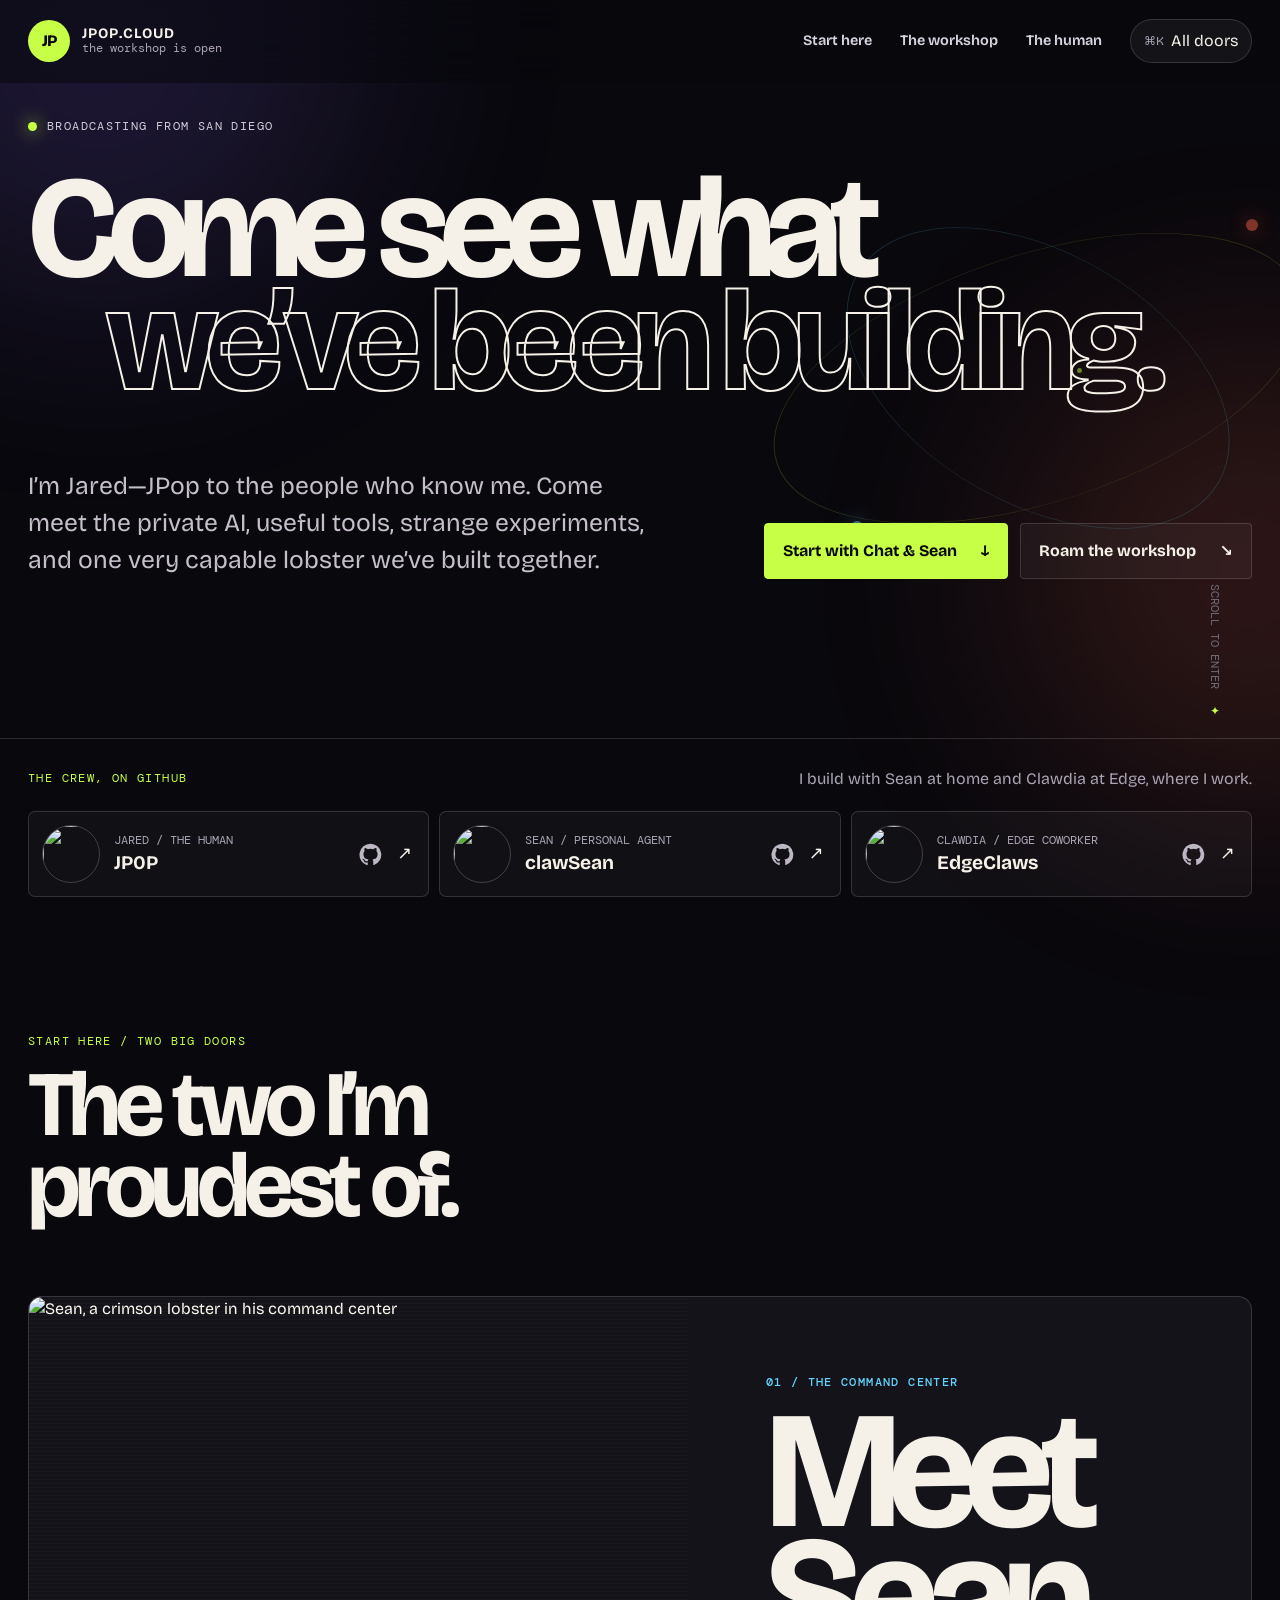
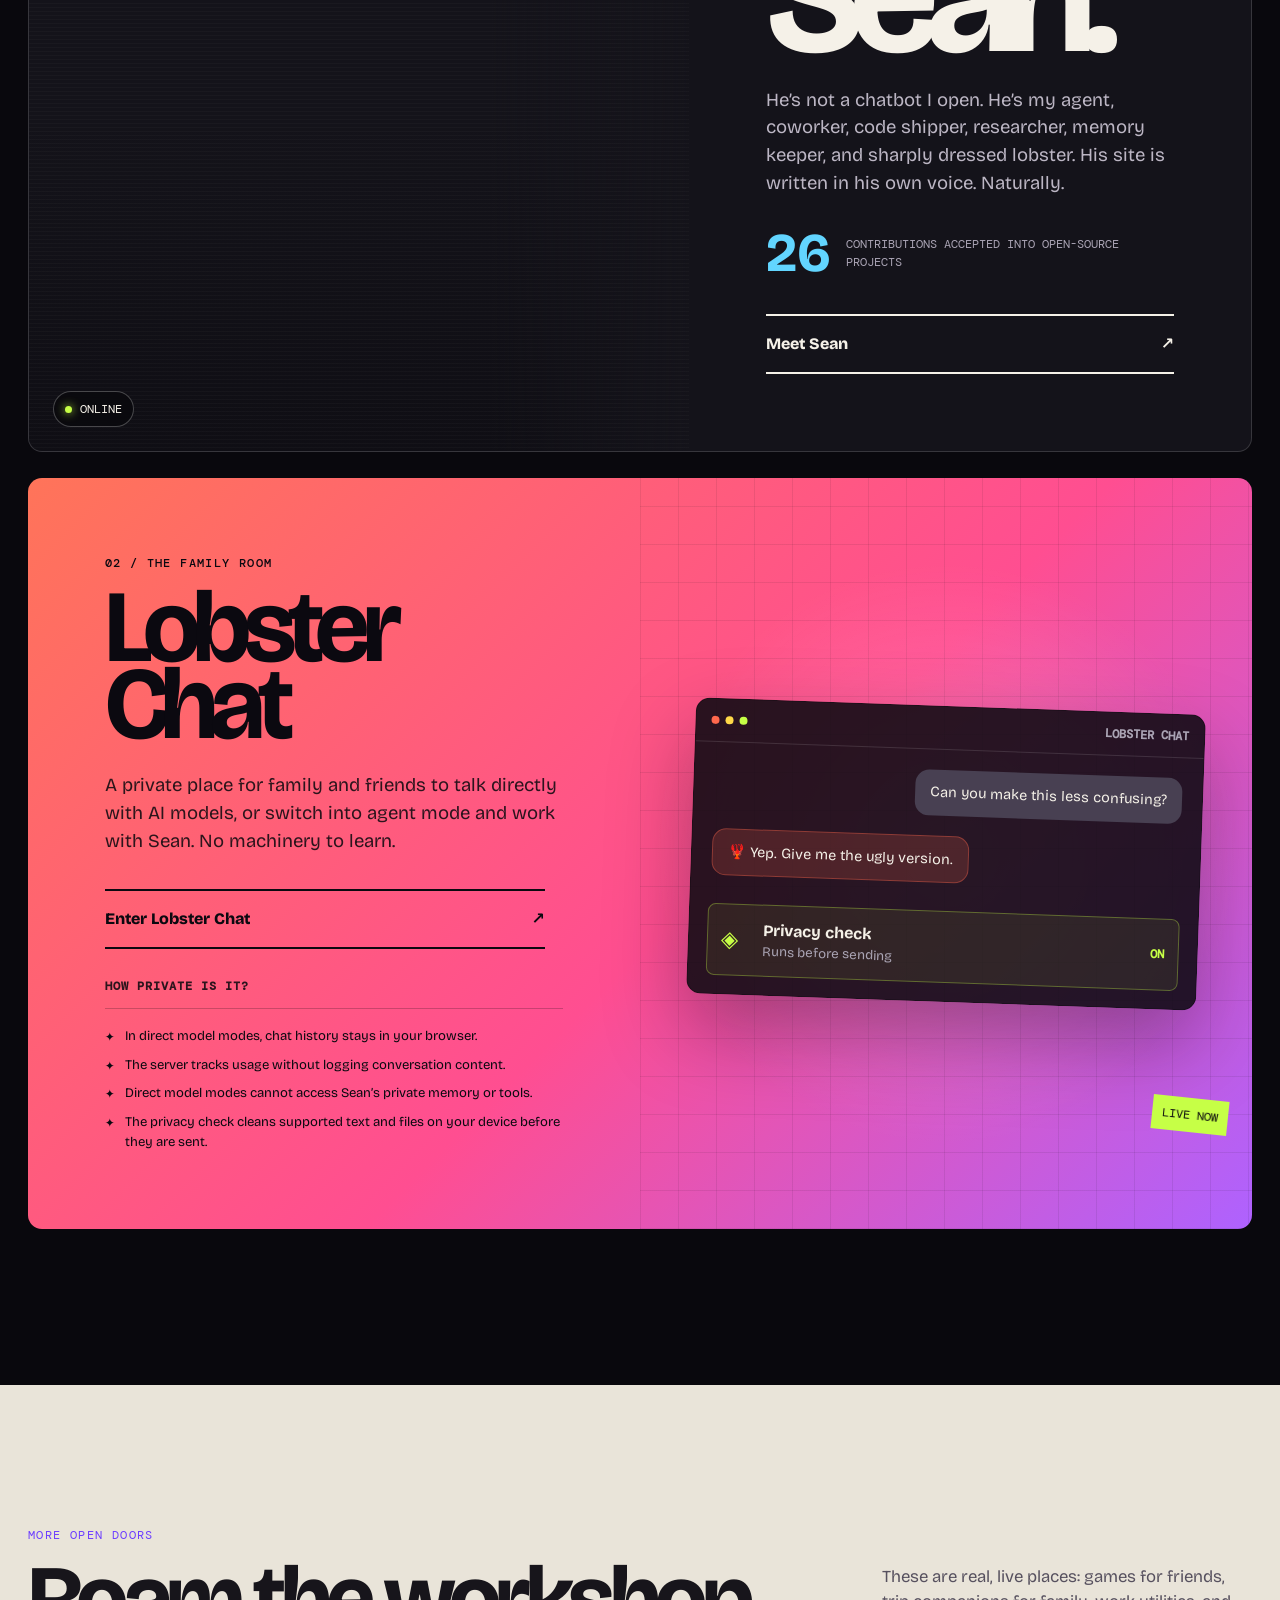
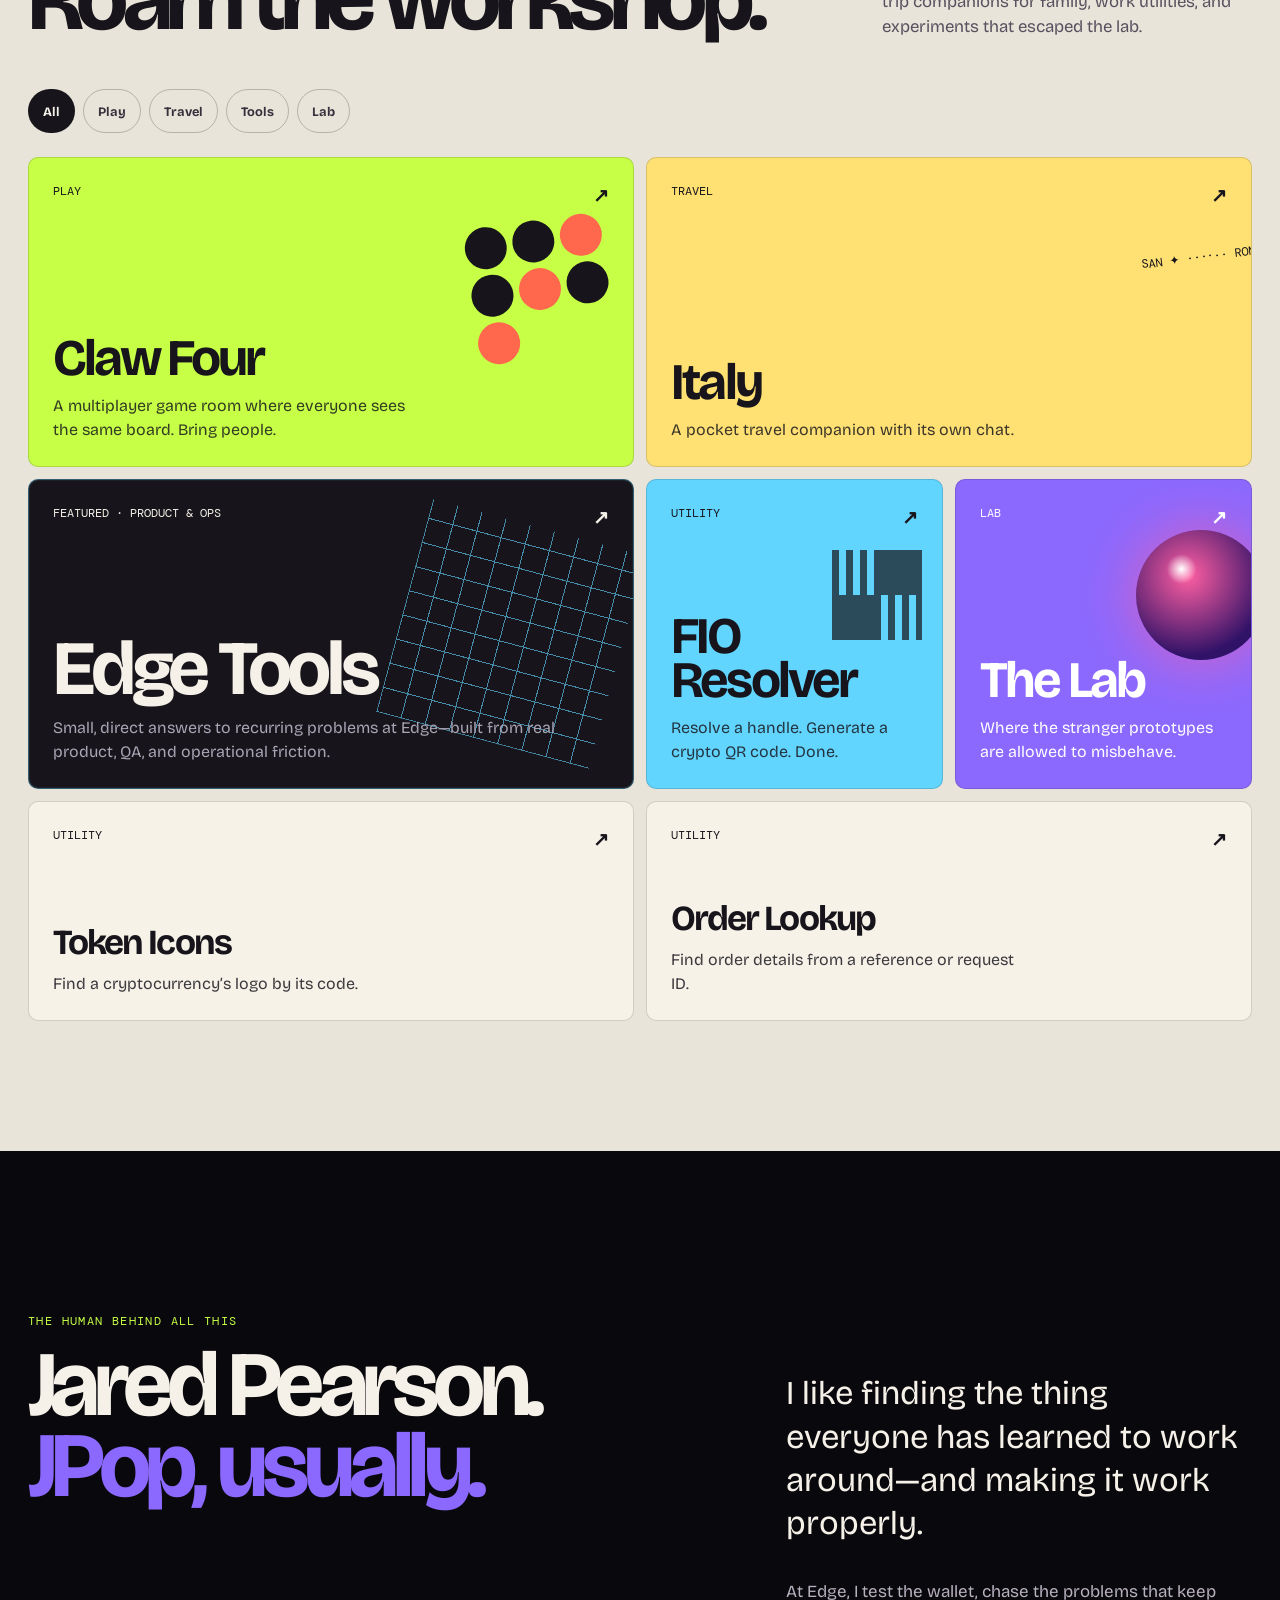
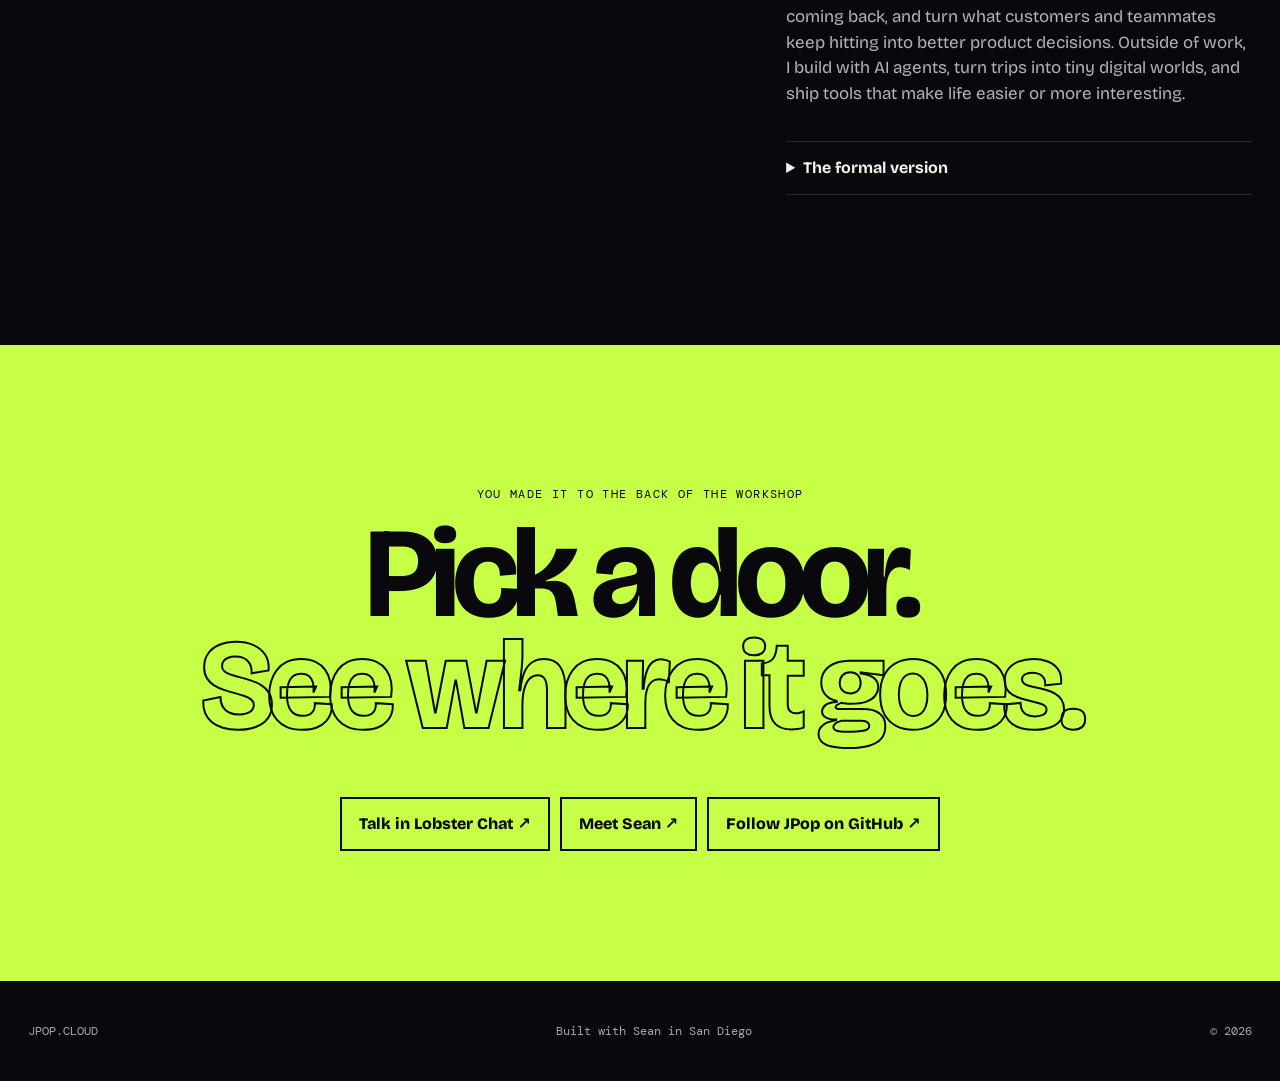
==== commit 8bee6aa9: "Anchor candidate hero beneath navigation" ====
--- a/index.html
+++ b/index.html
@@ -14,7 +14,7 @@
   <link rel="icon" href="/assets/mark.svg" type="image/svg+xml">
   <link rel="preconnect" href="https://fonts.googleapis.com"><link rel="preconnect" href="https://fonts.gstatic.com" crossorigin>
   <link href="https://fonts.googleapis.com/css2?family=Bricolage+Grotesque:opsz,wdth,wght@12..96,75..100,400..800&amp;family=DM+Mono:wght@400;500&amp;display=swap" rel="stylesheet">
-  <link rel="stylesheet" href="styles.css?v=20260921f">
+  <link rel="stylesheet" href="styles.css?v=20260921g">
 </head>
 <body>
   <a class="skip-link" href="#main">Skip to the good stuff</a>
--- a/styles.css
+++ b/styles.css
@@ -13,6 +13,9 @@
 .privacy-heading{margin-top:28px!important;font-family:var(--mono);font-size:.78rem!important;font-weight:700;letter-spacing:.08em;text-transform:uppercase}.privacy-list{margin-top:12px;padding-top:18px;border-top:1px solid rgba(9,8,13,.22)}
 @media(max-width:680px){.menu-button{align-items:center;min-height:44px}.command-button{min-height:44px}.command-button span{display:none}.hero{min-height:auto;padding-top:106px;padding-bottom:48px}.hero h1{font-size:min(4rem,16.5vw);line-height:.84}.hero h1 em{display:inline;letter-spacing:-.05em;-webkit-text-stroke:1.5px var(--ink)}.hero-bottom{margin-top:30px;gap:20px}.hero-lede{font-size:1.05rem;line-height:1.45}.hero-orbit{right:-42%;top:3%;opacity:.28}.kicker,.mono-label,.portal-index{font-size:.8rem}.crew-wrap{padding:24px 0 42px}.crew-rail{width:100%;scroll-padding-inline:14px;padding:0 14px 10px}.stars{padding:64px 0}.section-intro{margin-bottom:32px}.section-intro h2 br{display:none}.portal-copy{padding:36px 24px}.portal-copy h3{font-size:4.35rem}.portal-chat .chat-stage{order:-1;min-height:290px}.chat-window{transform:rotate(1.5deg)}.privacy-list li{font-size:.9rem;line-height:1.4}.portal-sean{border-color:rgba(255,104,77,.4)}.portal-sean .sean-portrait{order:0;min-height:0;aspect-ratio:1}.sean-portrait:after{background:linear-gradient(0deg,#14131a,rgba(20,19,26,0) 45%)}.portal-sean .portal-index,.sean-receipt strong{color:var(--coral)}.workshop{padding:64px 0}.workshop-heading{gap:18px;margin-bottom:28px}.filter-row{flex-wrap:wrap;overflow:visible;padding-bottom:0}.project-grid{grid-template-columns:1fr}.door,.door-wide{grid-column:auto;min-height:230px}.door>strong{font-size:2.4rem}.door-art{opacity:.65;transform:scale(.78) rotate(-8deg);transform-origin:top right}.door-utility{min-height:150px}.door-utility>strong{font-size:1.65rem}.about{padding-top:64px;padding-bottom:64px}.closing{padding:64px 0}.door,.button,.crew-card{-webkit-tap-highlight-color:transparent}.door:active,.button:active,.crew-card:active{transform:scale(.985)}}
 @media(prefers-reduced-motion:reduce){html{scroll-behavior:auto}.live-dot{animation:none}.portal,.door,.about-title,.about-copy{opacity:1;transform:none;transition:none}.button,.crew-card,.door{transition:none}}
+
+/* Keep the hero title anchored below navigation instead of vertically drifting on tall screens. */
+@media(min-width:681px){.hero{justify-content:flex-start;padding-top:106px}}
 
 /* Quick Looks preserve the existing workshop while adding object continuity. */
 :root{--motion-fast:.2s;--motion-object:.38s;--motion-ease:cubic-bezier(.2,.75,.25,1)}
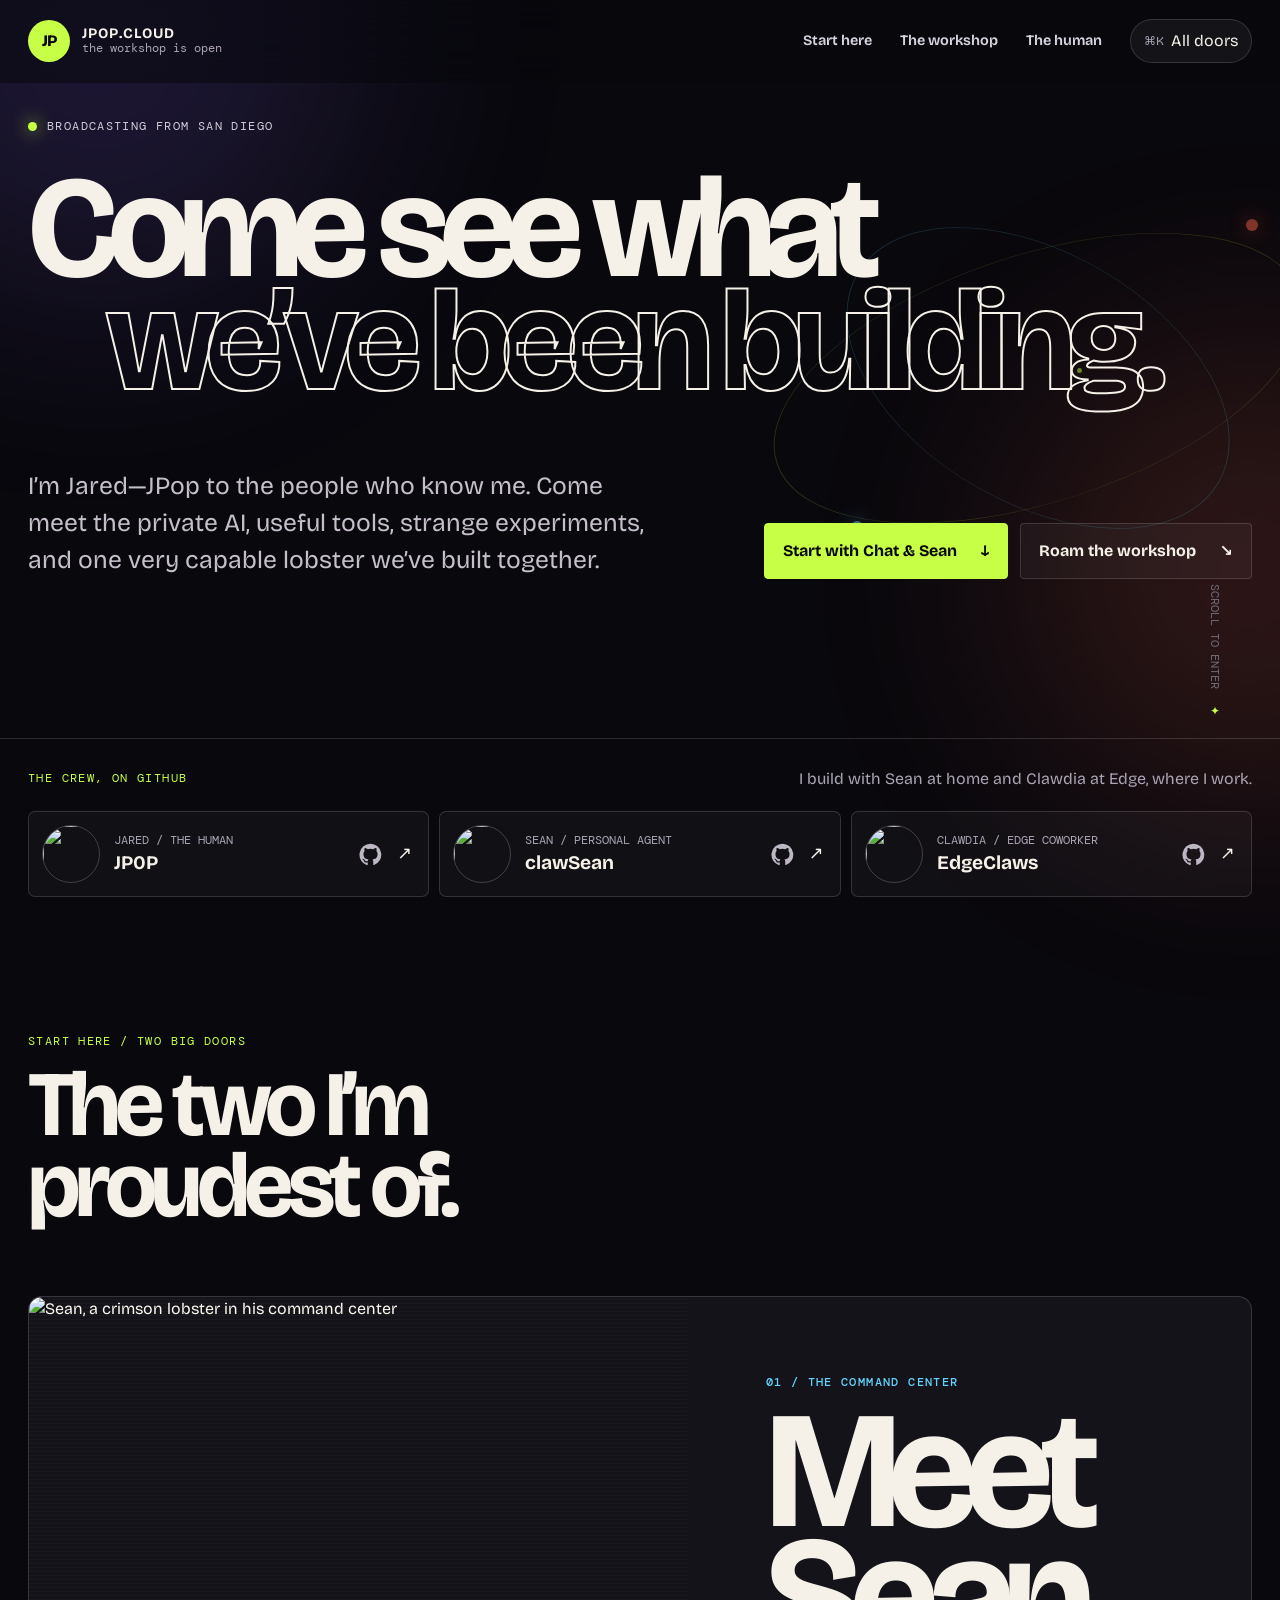
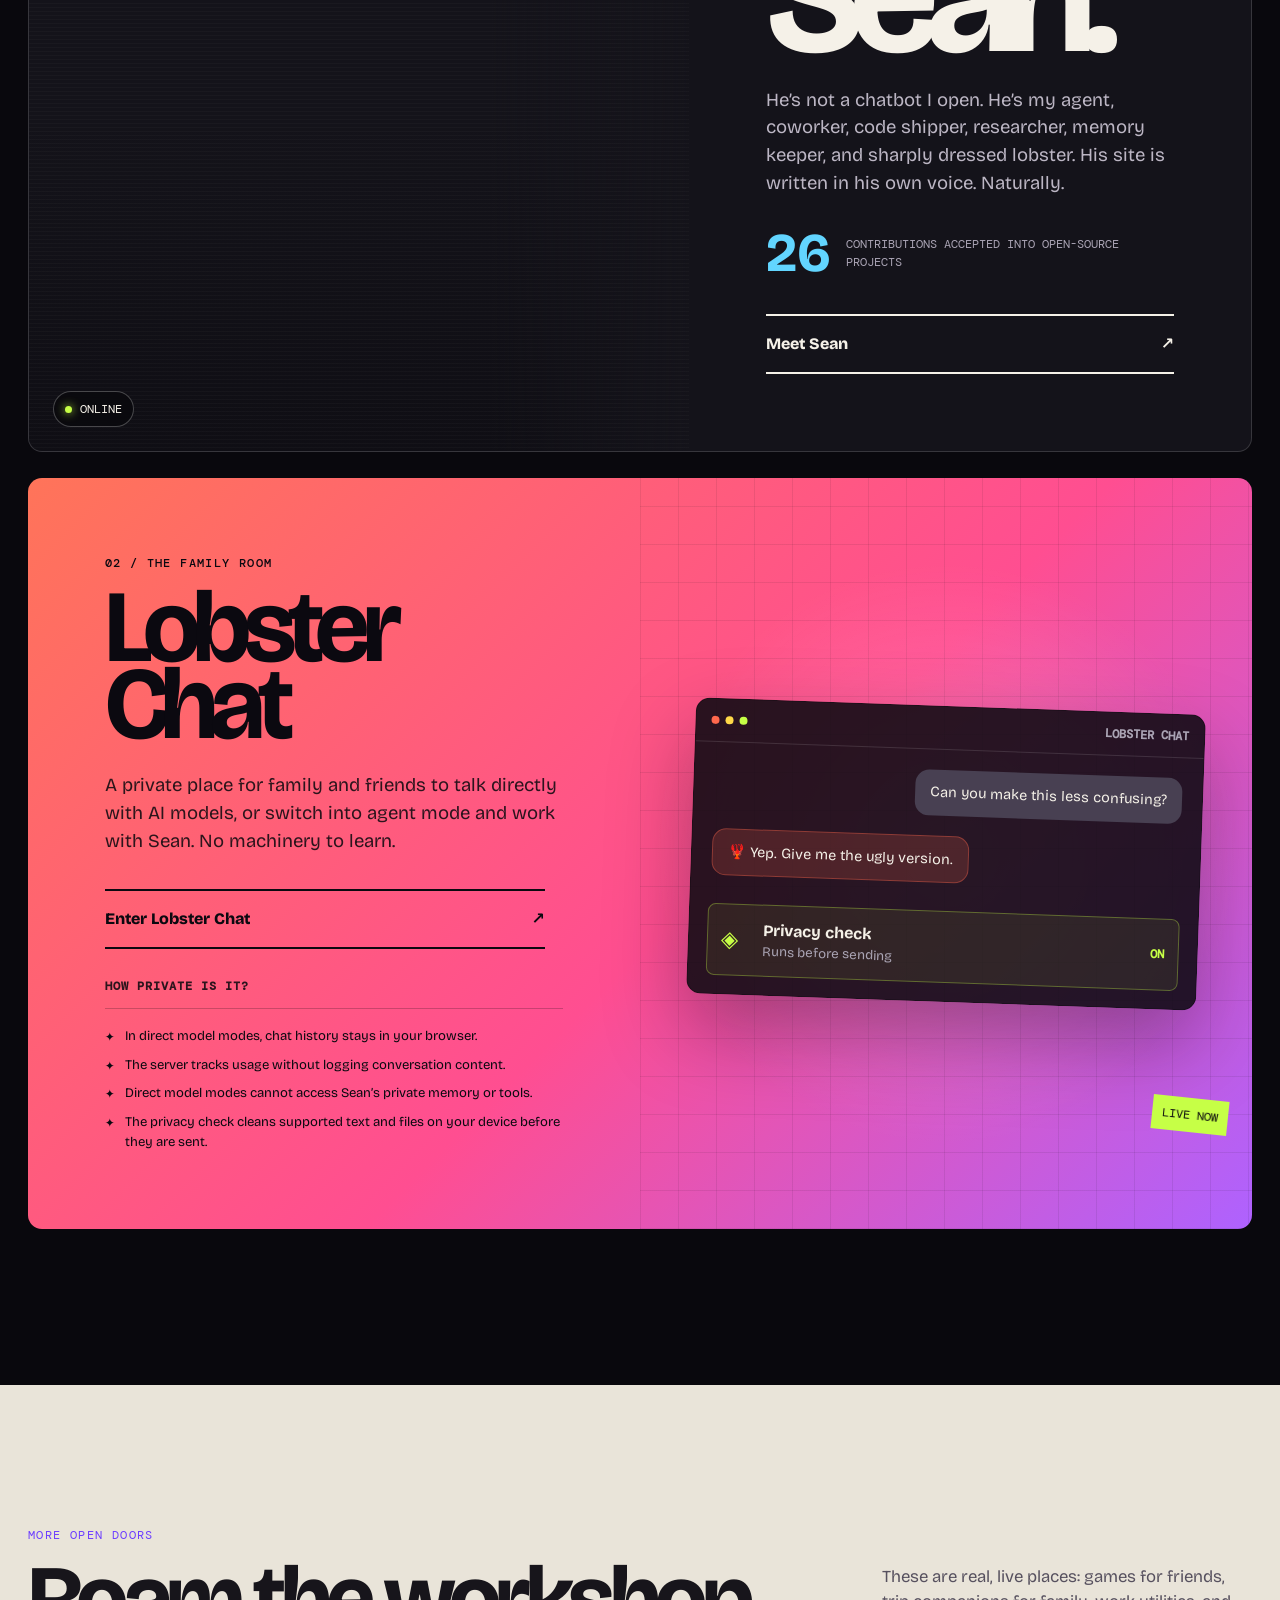
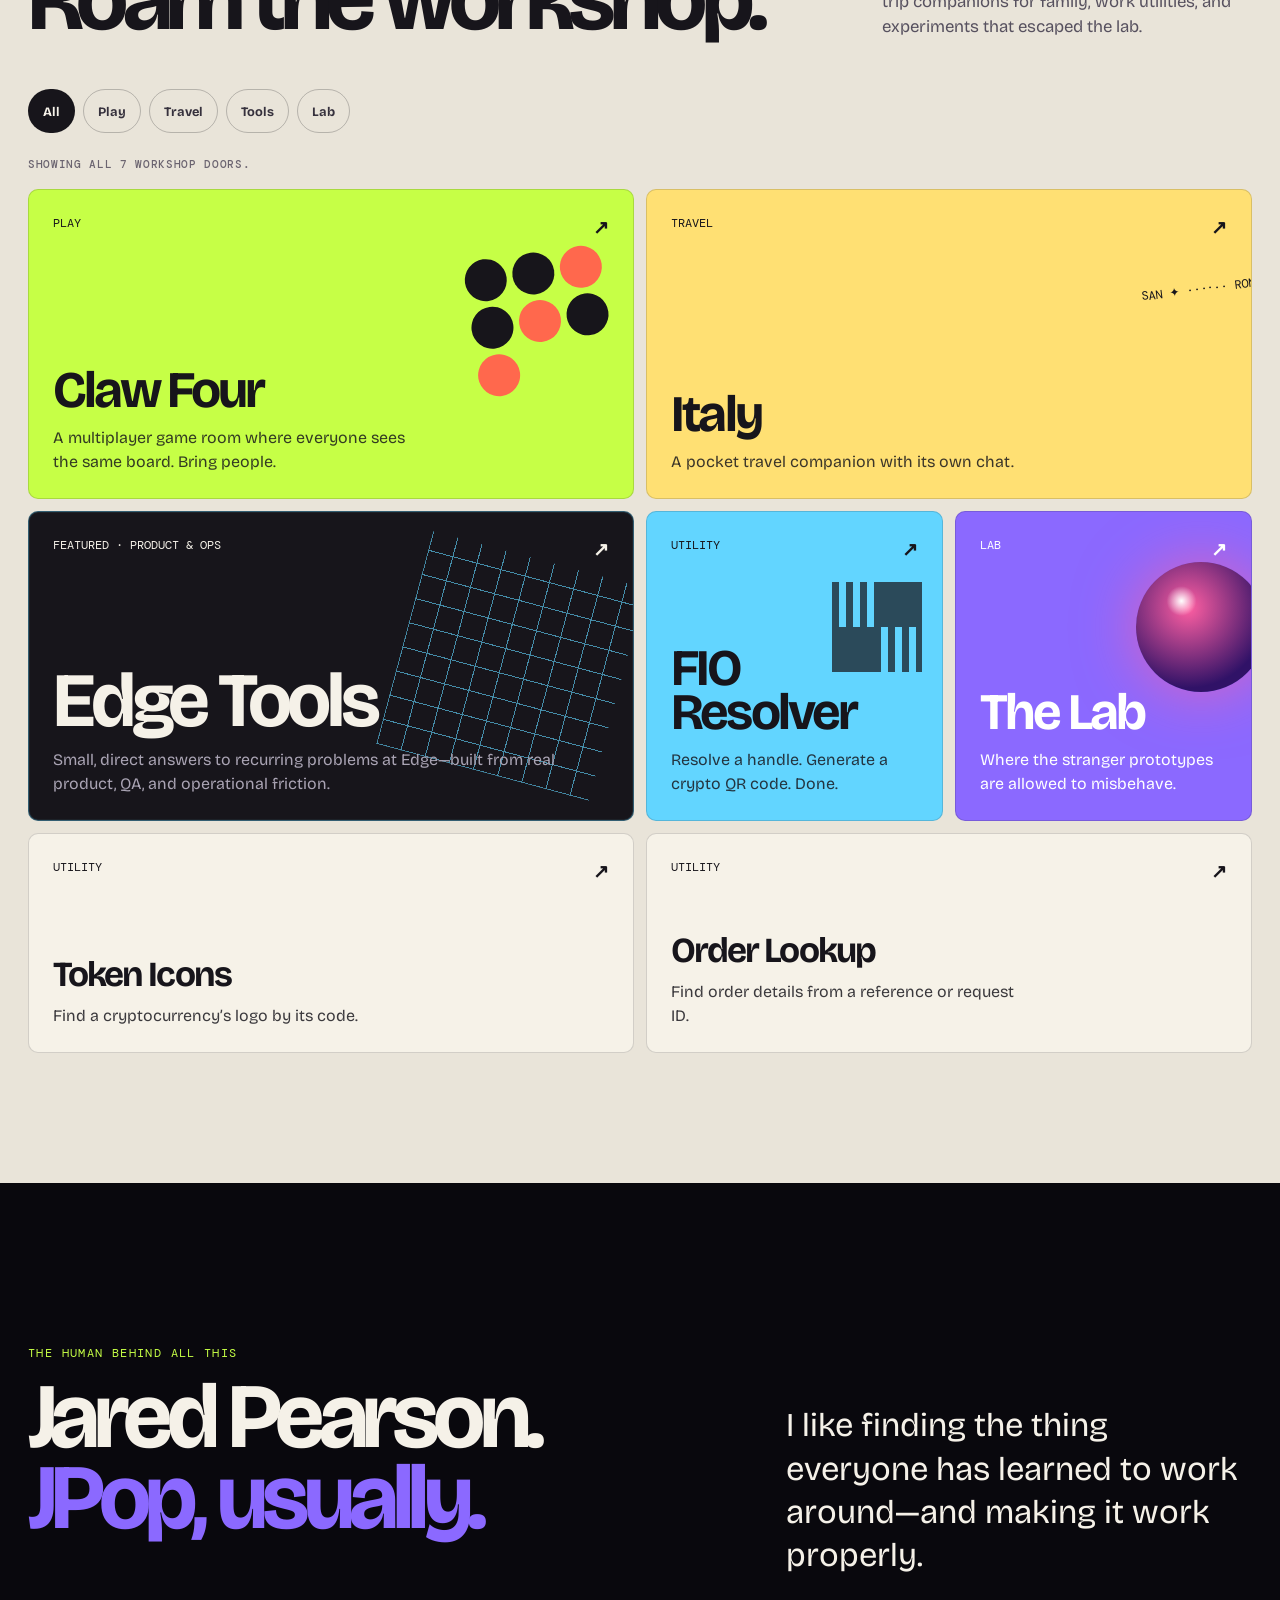
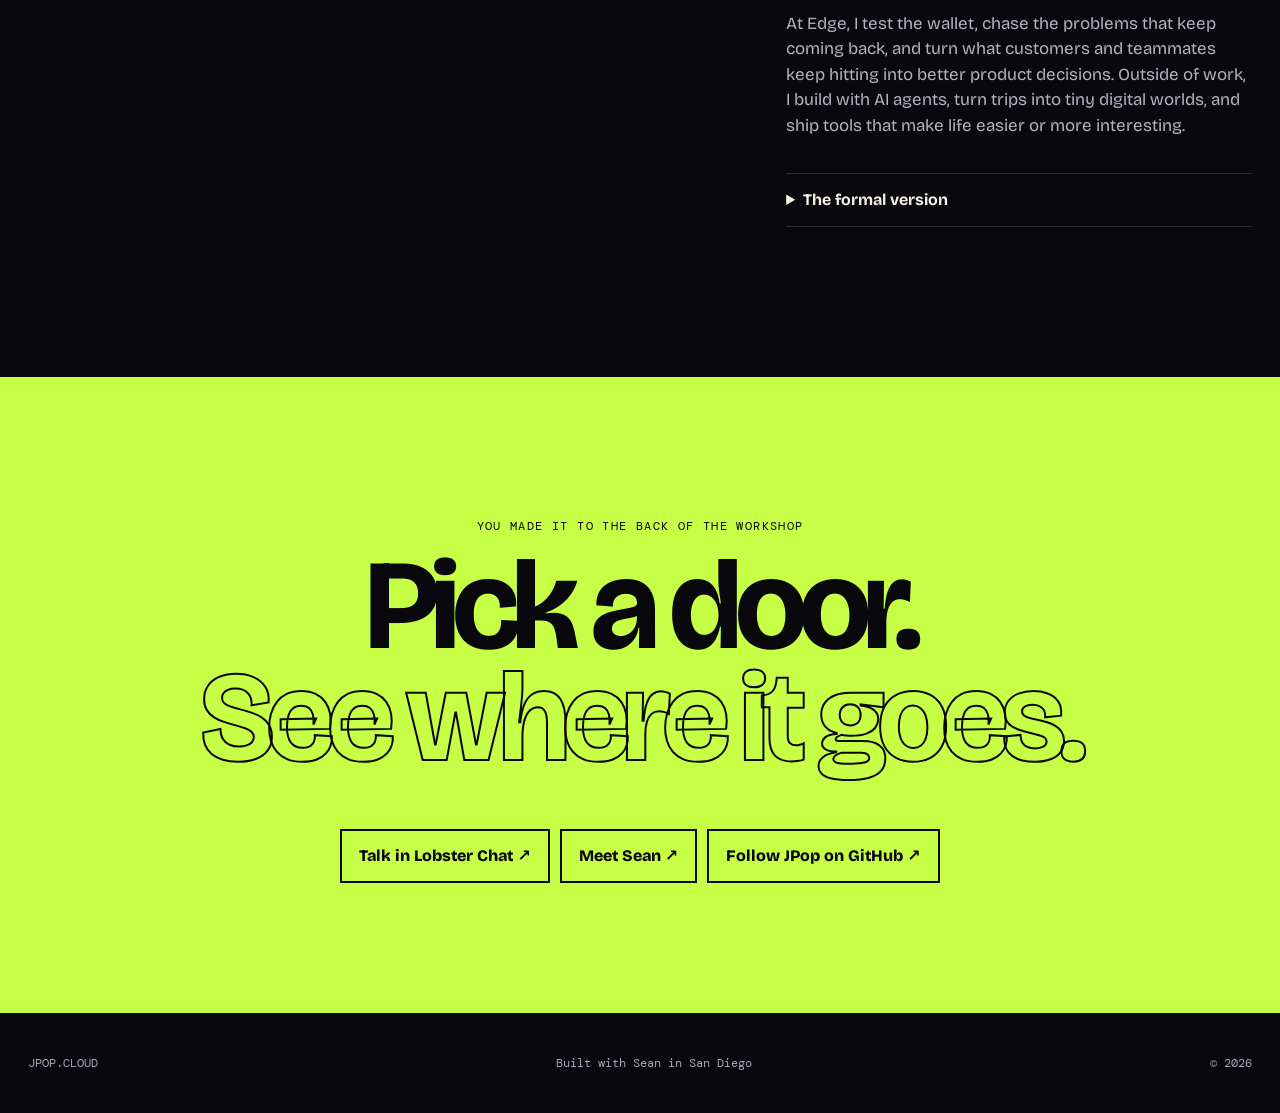
==== commit 5095917d: "Add animated workshop filters and progress rail" ====
--- a/index.html
+++ b/index.html
@@ -25,6 +25,15 @@
     <div class="nav-links" id="nav-links" data-nav-links><a href="#stars">Start here</a><a href="#workshop">The workshop</a><a href="#about">The human</a><button class="command-button" type="button" data-command-open><span aria-hidden="true">⌘K</span> All doors</button></div>
   </nav></header>
 
+  <nav class="progress-rail" aria-label="Workshop progress" data-progress-map>
+    <p class="progress-rail-label">MAP / 03</p>
+    <ol>
+      <li><a href="#stars" data-progress-target="stars" aria-label="Proudest" aria-current="location"><span>01</span><strong>Proudest</strong></a></li>
+      <li><a href="#workshop" data-progress-target="workshop" aria-label="Workshop"><span>02</span><strong>Workshop</strong></a></li>
+      <li><a href="#about" data-progress-target="about" aria-label="About"><span>03</span><strong>About</strong></a></li>
+    </ol>
+  </nav>
+
   <main id="main">
     <section class="hero shell" id="top">
       <div class="hero-orbit" aria-hidden="true"><span class="orbit orbit-one"></span><span class="orbit orbit-two"></span><span class="orbit-dot dot-one"></span><span class="orbit-dot dot-two"></span><span class="orbit-dot dot-three"></span></div>
@@ -47,6 +56,7 @@
 
     <section class="workshop" id="workshop"><div class="shell"><div class="workshop-heading"><div><p class="mono-label">MORE OPEN DOORS</p><h2>Roam the workshop.</h2></div><p>These are real, live places: games for friends, trip companions for family, work utilities, and experiments that escaped the lab.</p></div>
       <div class="filter-row" role="group" aria-label="Filter workshop projects"><button class="filter is-active" type="button" data-filter="all" aria-pressed="true">All</button><button class="filter" type="button" data-filter="play" aria-pressed="false">Play</button><button class="filter" type="button" data-filter="travel" aria-pressed="false">Travel</button><button class="filter" type="button" data-filter="tools" aria-pressed="false">Tools</button><button class="filter" type="button" data-filter="experiments" aria-pressed="false">Lab</button></div>
+      <p class="filter-status" data-filter-status aria-live="polite" aria-atomic="true">Showing all 7 workshop doors.</p>
       <div class="project-grid" data-project-grid>
         <a class="door door-wide door-game" href="https://games.jpop.cloud" data-category="play" data-project="games" aria-haspopup="dialog"><span class="door-top"><small>PLAY</small><b>↗</b></span><strong data-project-title="games">Claw Four</strong><p>A multiplayer game room where everyone sees the same board. Bring people.</p><span class="preview-cue" aria-hidden="true">Live preview <b>↗</b></span><span class="door-art" data-project-media="games" aria-hidden="true"><i></i><i></i><i></i><i></i><i></i><i></i><i></i></span></a>
         <a class="door door-trip-alt door-balance" href="https://italy.jpop.cloud" data-category="travel"><span class="door-top"><small>TRAVEL</small><b>↗</b></span><strong>Italy</strong><p>A pocket travel companion with its own chat.</p><span class="route-line" aria-hidden="true">SAN ✦ ······ ROMA</span></a>
--- a/styles.css
+++ b/styles.css
@@ -5,6 +5,7 @@
 .crew-wrap{padding:28px 0 44px;border-top:1px solid var(--line)}.crew-heading{display:flex;align-items:center;justify-content:space-between;margin-bottom:20px;color:var(--muted)}.crew-heading p{margin:0}.mono-label{color:var(--lime)}.crew-rail{display:grid;grid-template-columns:repeat(3,1fr);gap:10px}.crew-card{position:relative;min-width:0;display:grid;grid-template-columns:58px 1fr 24px 18px;align-items:center;gap:14px;padding:13px;border:1px solid var(--line);background:rgba(255,255,255,.035);border-radius:7px;text-decoration:none;overflow:hidden;transition:.22s ease}.crew-card:before{content:"";position:absolute;inset:auto 0 0;height:3px;background:var(--blue);transform:scaleX(0);transform-origin:left;transition:.25s ease}.crew-card:hover{transform:translateY(-4px);border-color:rgba(255,255,255,.35);background:rgba(255,255,255,.065)}.crew-card:hover:before{transform:scaleX(1)}.crew-sean:before{background:var(--coral)}.crew-clawdia:before{background:var(--violet)}.crew-card img{width:58px;height:58px;border-radius:50%;object-fit:cover;border:1px solid rgba(255,255,255,.2)}.crew-copy{display:grid;min-width:0}.crew-copy small{color:var(--muted);font-family:var(--mono);font-size:.75rem;white-space:nowrap}.crew-copy strong{font-size:1.2rem;white-space:nowrap;overflow:hidden;text-overflow:ellipsis}.github-mark{width:23px;color:#bdb7c4}.arrow{font-size:1.1rem}
 .stars{padding:80px 0 130px}.section-intro{margin-bottom:70px}.section-intro h2,.workshop-heading h2,.about h2,.closing h2{margin:14px 0 0;font-size:clamp(3.3rem,7.2vw,7.2rem);line-height:.88;letter-spacing:-.06em}.portal{min-height:680px;display:grid;grid-template-columns:1fr 1fr;margin-bottom:26px;border-radius:14px;overflow:hidden}.portal-copy{padding:clamp(38px,6vw,82px);display:flex;flex-direction:column;align-items:flex-start;justify-content:center}.portal-copy h3{margin:18px 0 28px;font-size:clamp(4rem,8vw,8rem);line-height:.75;letter-spacing:-.075em}.portal-copy>p:not(.portal-index){max-width:600px;margin:0;color:rgba(9,8,13,.86);font-size:1.16rem}.portal-index{margin:0;font-weight:500}.portal-link{display:flex;justify-content:space-between;align-items:center;gap:40px;width:min(100%,440px);margin-top:34px;padding:16px 0;border-top:2px solid currentColor;border-bottom:2px solid currentColor;text-decoration:none;font-weight:800}.portal-link:hover span{transform:translate(3px,-3px)}.portal-chat{background:linear-gradient(135deg,#ff7459,#ff4e91 55%,#ae62ff);color:#0b0910}.privacy-list{display:grid;gap:9px;margin:26px 0 0;padding:0;list-style:none}.privacy-list li{position:relative;padding-left:20px;font-size:.82rem}.privacy-list li:before{content:"✦";position:absolute;left:0;top:1px;font-size:.75rem}.chat-stage{position:relative;display:grid;place-items:center;min-height:520px;background:radial-gradient(circle at 50% 50%,rgba(255,255,255,.2),transparent 60%),repeating-linear-gradient(90deg,rgba(9,8,13,.08) 0 1px,transparent 1px 38px),repeating-linear-gradient(0deg,rgba(9,8,13,.08) 0 1px,transparent 1px 38px)}.chat-window{width:min(84%,510px);padding-bottom:18px;border:1px solid rgba(9,8,13,.3);border-radius:14px;background:rgba(12,10,16,.88);box-shadow:0 35px 80px rgba(23,5,25,.35);color:var(--ink);transform:rotate(2deg)}.window-bar{display:flex;align-items:center;gap:6px;padding:12px 15px;border-bottom:1px solid rgba(255,255,255,.12)}.window-bar>span{width:8px;height:8px;border-radius:50%;background:var(--coral)}.window-bar>span:nth-child(2){background:var(--yellow)}.window-bar>span:nth-child(3){background:var(--lime)}.window-bar strong{margin-left:auto;font-family:var(--mono);font-size:.75rem;color:var(--muted)}.chat-bubble{width:max-content;max-width:76%;margin:20px;padding:12px 15px;border-radius:14px;background:#292530;font-size:.9rem}.from-human{margin-left:auto;background:#484052}.from-sean{background:rgba(255,104,77,.18);border:1px solid rgba(255,104,77,.36)}.from-sean i{font-style:normal}.privacy-shield{display:grid;grid-template-columns:32px 1fr auto;align-items:center;gap:10px;margin:28px 18px 0;padding:13px;border:1px solid rgba(198,255,70,.32);border-radius:8px;background:rgba(198,255,70,.07)}.privacy-shield>span{font-size:1.4rem;color:var(--lime)}.privacy-shield div{display:grid}.privacy-shield small{color:var(--muted)}.privacy-shield b{color:var(--lime);font-family:var(--mono);font-size:.75rem}.float-tag{position:absolute;padding:8px 10px;background:#09080d;color:var(--ink);font-family:var(--mono);font-size:.75rem}.tag-private{top:14%;left:4%;transform:rotate(-7deg)}.tag-live{right:4%;bottom:13%;background:var(--lime);color:#09080d;transform:rotate(6deg)}.portal-sean{grid-template-columns:1.08fr .92fr;background:#14131a;border:1px solid rgba(255,255,255,.15)}.portal-sean .portal-copy>p:not(.portal-index){color:#bcb6c4}.portal-sean .portal-index{color:var(--blue)}.portal-sean h3{color:var(--ink);font-size:clamp(5.8rem,13vw,12rem)}.sean-portrait{position:relative;min-height:600px;overflow:hidden}.sean-portrait img{width:100%;height:100%;object-fit:cover;filter:saturate(1.08) contrast(1.06)}.sean-portrait:after{content:"";position:absolute;inset:0;background:linear-gradient(90deg,transparent 70%,#14131a),linear-gradient(0deg,rgba(9,8,13,.45),transparent 45%)}.portrait-scan{position:absolute;inset:0;z-index:1;background:repeating-linear-gradient(0deg,transparent 0 3px,rgba(255,255,255,.025) 3px 4px);pointer-events:none}.status-chip{position:absolute;z-index:2;left:24px;bottom:24px;display:flex;align-items:center;gap:8px;padding:8px 11px;border:1px solid rgba(255,255,255,.25);border-radius:99px;background:rgba(9,8,13,.75);backdrop-filter:blur(10px);font-family:var(--mono);font-size:.75rem}.status-chip i{width:7px;height:7px;border-radius:50%;background:var(--lime);box-shadow:0 0 10px var(--lime)}.sean-receipt{display:flex;align-items:center;gap:15px;margin-top:28px}.sean-receipt strong{font-size:3.4rem;line-height:1;color:var(--blue)}.sean-receipt span{color:var(--muted);font-family:var(--mono);font-size:.75rem;text-transform:uppercase}.portal-sean .portal-link{color:var(--ink)}
 .workshop{padding:130px 0;background:#e9e4d9;color:#17151b}.workshop .mono-label{color:#6c3dff}.workshop-heading{display:grid;grid-template-columns:1.5fr .7fr;align-items:end;gap:60px;margin-bottom:50px}.workshop-heading>p{margin:0;color:#57515f;font-size:1.05rem}.filter-row{display:flex;flex-wrap:wrap;gap:8px;margin-bottom:24px}.filter{min-height:44px;padding:9px 14px;border:1px solid rgba(23,21,27,.24);border-radius:99px;background:transparent;color:#36313d;cursor:pointer;font-size:.8rem;font-weight:700}.filter:hover,.filter.is-active{background:#17151b;color:#f5f1e8}.project-grid{display:grid;grid-template-columns:repeat(4,1fr);gap:12px}.door{position:relative;min-height:310px;display:flex;flex-direction:column;padding:24px;border:1px solid rgba(23,21,27,.16);border-radius:10px;background:#f6f2e8;color:#17151b;text-decoration:none;overflow:hidden;transition:transform .2s ease,box-shadow .2s ease}.door:hover{transform:translateY(-6px)!important;box-shadow:0 20px 50px rgba(31,24,41,.15)}.door[hidden]{display:none}.door-wide{grid-column:span 2}.door-top{position:relative;z-index:2;display:flex;justify-content:space-between;font-family:var(--mono)}.door-top small{font-size:.75rem}.door-top b{font-size:1.2rem}.door>strong{position:relative;z-index:2;margin-top:auto;font-size:clamp(2rem,4vw,4rem);line-height:.85;letter-spacing:-.055em}.door>p{position:relative;z-index:2;max-width:360px;margin:14px 0 0;color:rgba(23,21,27,.84)}.door-game{background:#c6ff46}.door-art{position:absolute;right:4%;top:20%;display:grid;grid-template-columns:repeat(3,42px);grid-template-rows:repeat(3,42px);gap:6px;transform:rotate(-8deg)}.door-art i{border-radius:50%;background:#17151b}.door-art i:nth-child(3),.door-art i:nth-child(5),.door-art i:nth-child(7){background:#ff684d}.door-trip{background:#ff684d}.stamp{position:absolute;right:22px;top:70px;display:grid;place-items:center;width:94px;height:94px;border:2px dashed #17151b;border-radius:50%;font-family:var(--mono);font-size:1.2rem;text-align:center;transform:rotate(10deg)}.door-trip-alt{background:#ffe073}.route-line{position:absolute;right:-12px;top:90px;font-family:var(--mono);font-size:.75rem;transform:rotate(-7deg)}.door-edge{background:#17151b;color:#f5f1e8}.door-edge p{color:#aaa4b4}.edge-grid{position:absolute;width:150px;height:150px;right:-30px;top:60px;background:repeating-linear-gradient(90deg,var(--blue) 0 1px,transparent 1px 25px),repeating-linear-gradient(0deg,var(--blue) 0 1px,transparent 1px 25px);transform:rotate(15deg);opacity:.5}.door-fio{background:#62d5ff}.qr{position:absolute;right:20px;top:70px;width:90px;height:90px;background:conic-gradient(#17151b 0 25%,transparent 0 50%,#17151b 0 75%,transparent 0),repeating-linear-gradient(90deg,#17151b 0 7px,transparent 7px 14px);opacity:.72}.door-lab{background:#8b69ff;color:#fff}.door-lab p{color:#fff}.lab-orb{position:absolute;width:130px;height:130px;right:-15px;top:50px;border-radius:50%;background:radial-gradient(circle at 35% 30%,#fff,transparent 12%),radial-gradient(circle at 40% 35%,#ff5fa2,#301267 70%);box-shadow:0 0 60px rgba(255,95,162,.7)}.door-utility{min-height:220px}.door-utility>strong{font-size:2.2rem}
+.filter-status{margin:0 0 18px;color:#6b6470;font:500 .7rem var(--mono);letter-spacing:.06em;text-transform:uppercase}.door{transition:transform .2s ease,box-shadow .2s ease,opacity .22s ease}.door.is-filtering-out,.door.is-filtering-in{opacity:0;pointer-events:none;transform:translateY(10px) scale(.97)!important}.door.is-layout-moving{transition:none!important;transform:translate(var(--filter-x),var(--filter-y))!important}
 .about{display:grid;grid-template-columns:1.15fr .85fr;gap:clamp(70px,10vw,160px);padding-top:150px;padding-bottom:150px}.about h2 em,.closing h2 em{color:var(--violet);font-style:normal}.about-copy{padding-top:38px}.about-copy p{color:#b7b0bd;font-size:1.06rem}.about-copy .about-lede{color:var(--ink);font-size:clamp(1.5rem,2.6vw,2.1rem);line-height:1.3}.credentials{margin-top:35px;border-top:1px solid var(--line);border-bottom:1px solid var(--line)}.credentials summary{padding:14px 0;cursor:pointer;font-weight:700}.credentials div{display:grid;padding-bottom:12px}.credentials span{padding:9px 0;color:#d2ccd7;font-size:.9rem}.closing{padding:130px 0;background:var(--lime);color:#09080d}.closing .mono-label{color:#09080d}.closing-inner{text-align:center}.closing h2{font-size:clamp(4rem,10vw,9.5rem)}.closing h2 em{color:transparent;-webkit-text-stroke:2px #09080d}.closing-links{display:flex;justify-content:center;flex-wrap:wrap;gap:10px;margin-top:54px}.closing-links a{padding:13px 17px;border:2px solid #09080d;text-decoration:none;font-weight:800}.closing-links a:hover{background:#09080d;color:var(--lime)}.footer{min-height:100px;display:flex;align-items:center;justify-content:space-between;color:#aaa4b4;font-family:var(--mono);font-size:.75rem}
 .command-dialog{width:min(720px,calc(100% - 30px));padding:0;border:1px solid rgba(255,255,255,.2);border-radius:12px;background:#121017;color:var(--ink);box-shadow:0 30px 100px rgba(0,0,0,.7)}.command-dialog::backdrop{background:rgba(5,4,8,.78);backdrop-filter:blur(10px)}.command-shell{padding:18px}.command-head{display:flex;justify-content:space-between;align-items:center;margin-bottom:14px}.command-head label{font-weight:750}.command-head button{min-width:44px;min-height:44px;border:1px solid var(--line);border-radius:5px;background:none;color:var(--muted);font-family:var(--mono);font-size:.75rem}.command-shell input{width:100%;padding:16px;border:1px solid var(--line);border-radius:7px;background:#09080d;color:var(--ink);outline:none}.command-shell input:focus{border-color:var(--lime);box-shadow:0 0 0 3px rgba(198,255,70,.12)}.command-results{display:grid;max-height:430px;overflow:auto;margin-top:10px}.command-results a{display:flex;justify-content:space-between;align-items:center;padding:12px;border-radius:6px;text-decoration:none}.command-results a:hover,.command-results a:focus{background:rgba(255,255,255,.07)}.command-results a span{display:grid}.command-results small{color:var(--muted)}.command-results b{color:var(--lime)}.empty-result{padding:18px;color:var(--muted)}
 :focus-visible{outline:3px solid var(--lime);outline-offset:4px}@keyframes pulse{50%{opacity:.45;transform:scale(.82)}}
@@ -54,5 +55,10 @@
 .door.door-edge[data-project]:is(:hover,:focus-visible) .edge-grid{transform:rotate(32deg) scale(1.07);opacity:.85}
 @media(min-width:961px){.door-balance{grid-column:span 2}}
 
+/* A quiet desktop/tablet route map; anchors remain useful without JavaScript. */
+.progress-rail{position:fixed;z-index:40;top:50%;right:18px;display:grid;gap:7px;width:48px;padding:10px 7px;border:1px solid rgba(255,255,255,.14);border-radius:9px;background:rgba(9,8,13,.72);box-shadow:0 14px 35px rgba(0,0,0,.18);backdrop-filter:blur(14px);transform:translateY(-50%)}
+.progress-rail-label{margin:0;color:#777180;font:500 .56rem var(--mono);letter-spacing:.06em;text-align:center}.progress-rail ol{display:grid;gap:3px;margin:0;padding:0;list-style:none}.progress-rail a{position:relative;display:grid;place-items:center;min-width:32px;min-height:32px;padding:5px;color:#908a96;text-decoration:none;font:500 .64rem var(--mono);letter-spacing:.04em;transition:color .2s ease,background .2s ease}.progress-rail a:before{content:"";position:absolute;left:-7px;top:7px;bottom:7px;width:2px;background:var(--lime);opacity:0;transform:scaleY(.4);transition:opacity .2s ease,transform .2s ease}.progress-rail a span{color:#625d68}.progress-rail a strong{position:absolute;width:1px;height:1px;padding:0;margin:-1px;overflow:hidden;clip:rect(0,0,0,0);white-space:nowrap;border:0}.progress-rail a:hover,.progress-rail a:focus-visible,.progress-rail a[aria-current="location"]{color:var(--ink);background:rgba(255,255,255,.07)}.progress-rail a[aria-current="location"]:before{opacity:1;transform:scaleY(1)}.progress-rail a[aria-current="location"] span{color:var(--lime)}
+
 @media(max-width:680px){.preview-cue{position:relative;right:auto;bottom:auto;align-self:flex-start;margin-top:18px;opacity:1;transform:none}.door-edge>strong{max-width:76%;font-size:3rem}.door-edge .edge-grid{width:150px;height:150px;right:-18px;top:54px}}
-@media(prefers-reduced-motion:reduce){.orbit-one,.orbit-two,.dot-one,.dot-two,.dot-three{animation:none}.preview-cue,.door-edge .edge-grid{transition:none}}
+@media(max-width:1360px){.progress-rail{display:none}}
+@media(prefers-reduced-motion:reduce){.orbit-one,.orbit-two,.dot-one,.dot-two,.dot-three{animation:none}.preview-cue,.door-edge .edge-grid,.progress-rail a{transition:none}.door.is-filtering-out,.door.is-filtering-in{opacity:1;transform:none!important}.door.is-layout-moving{transition:none!important}}
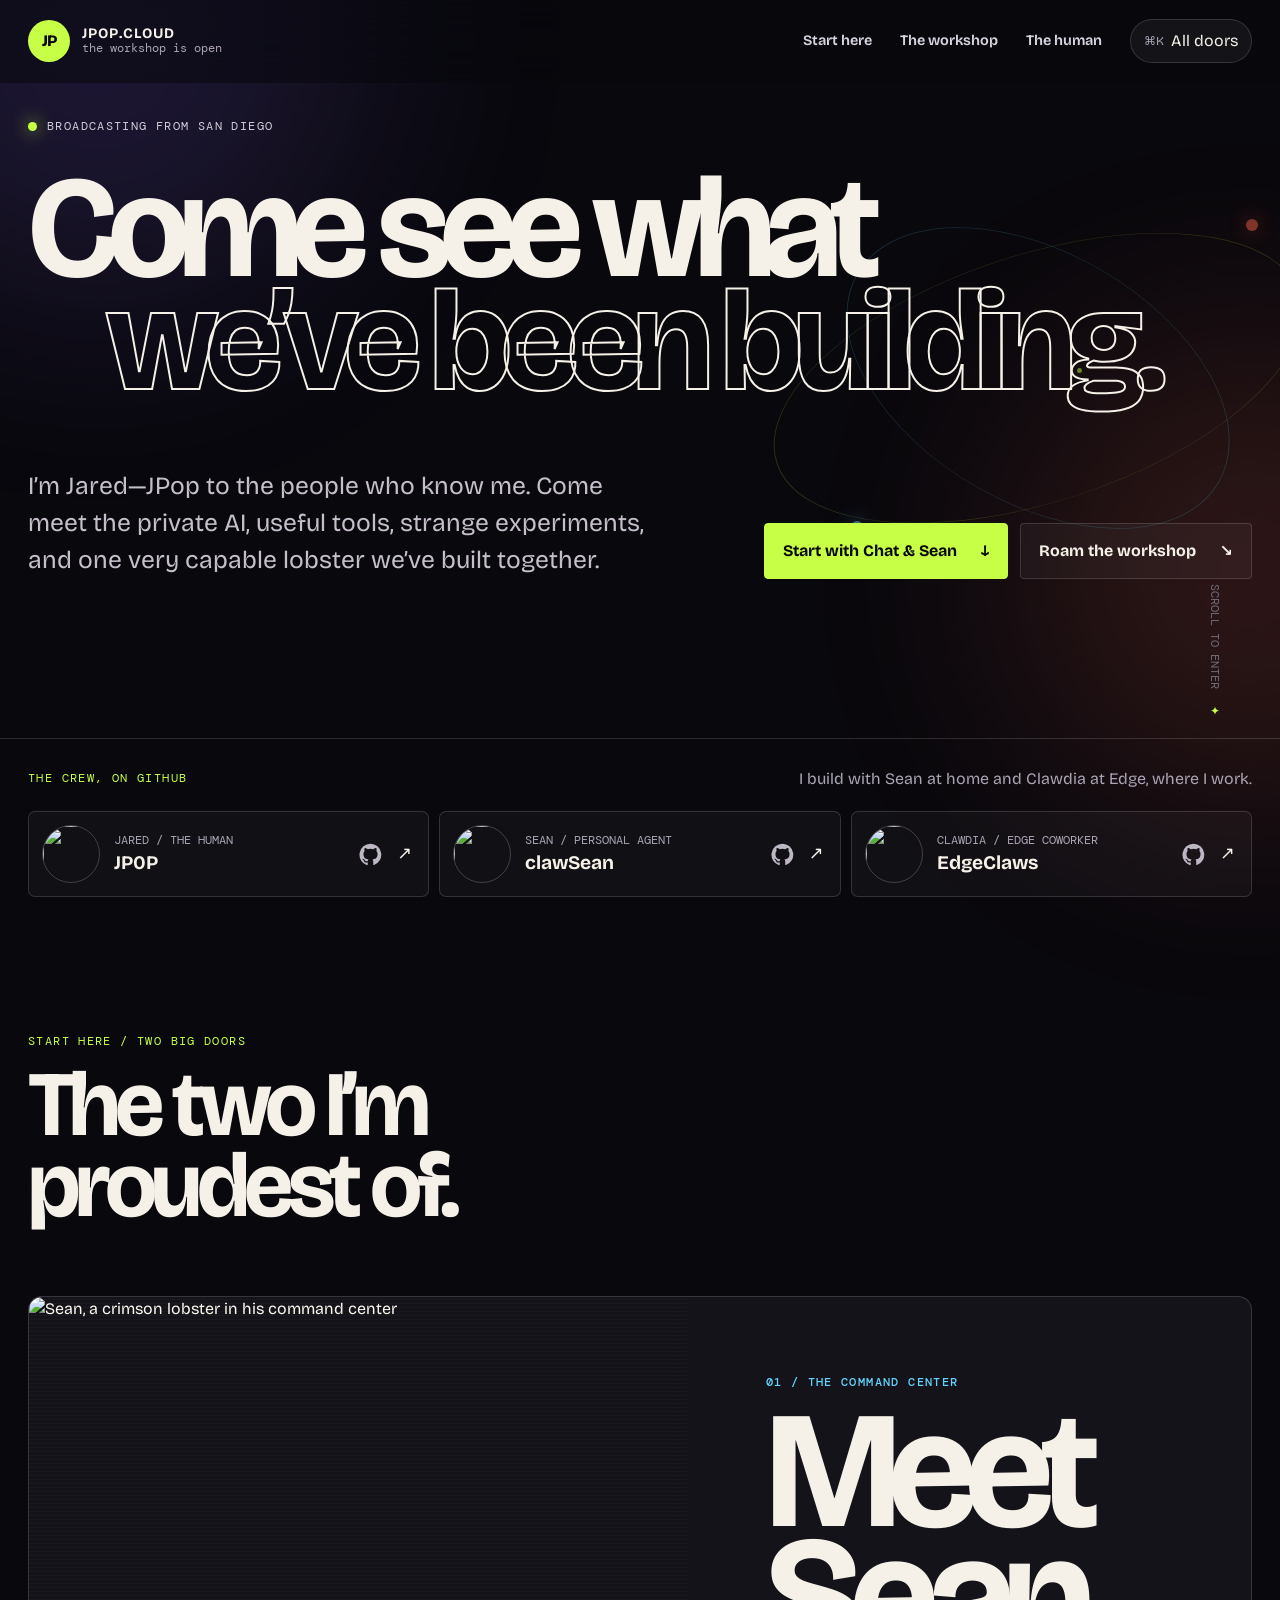
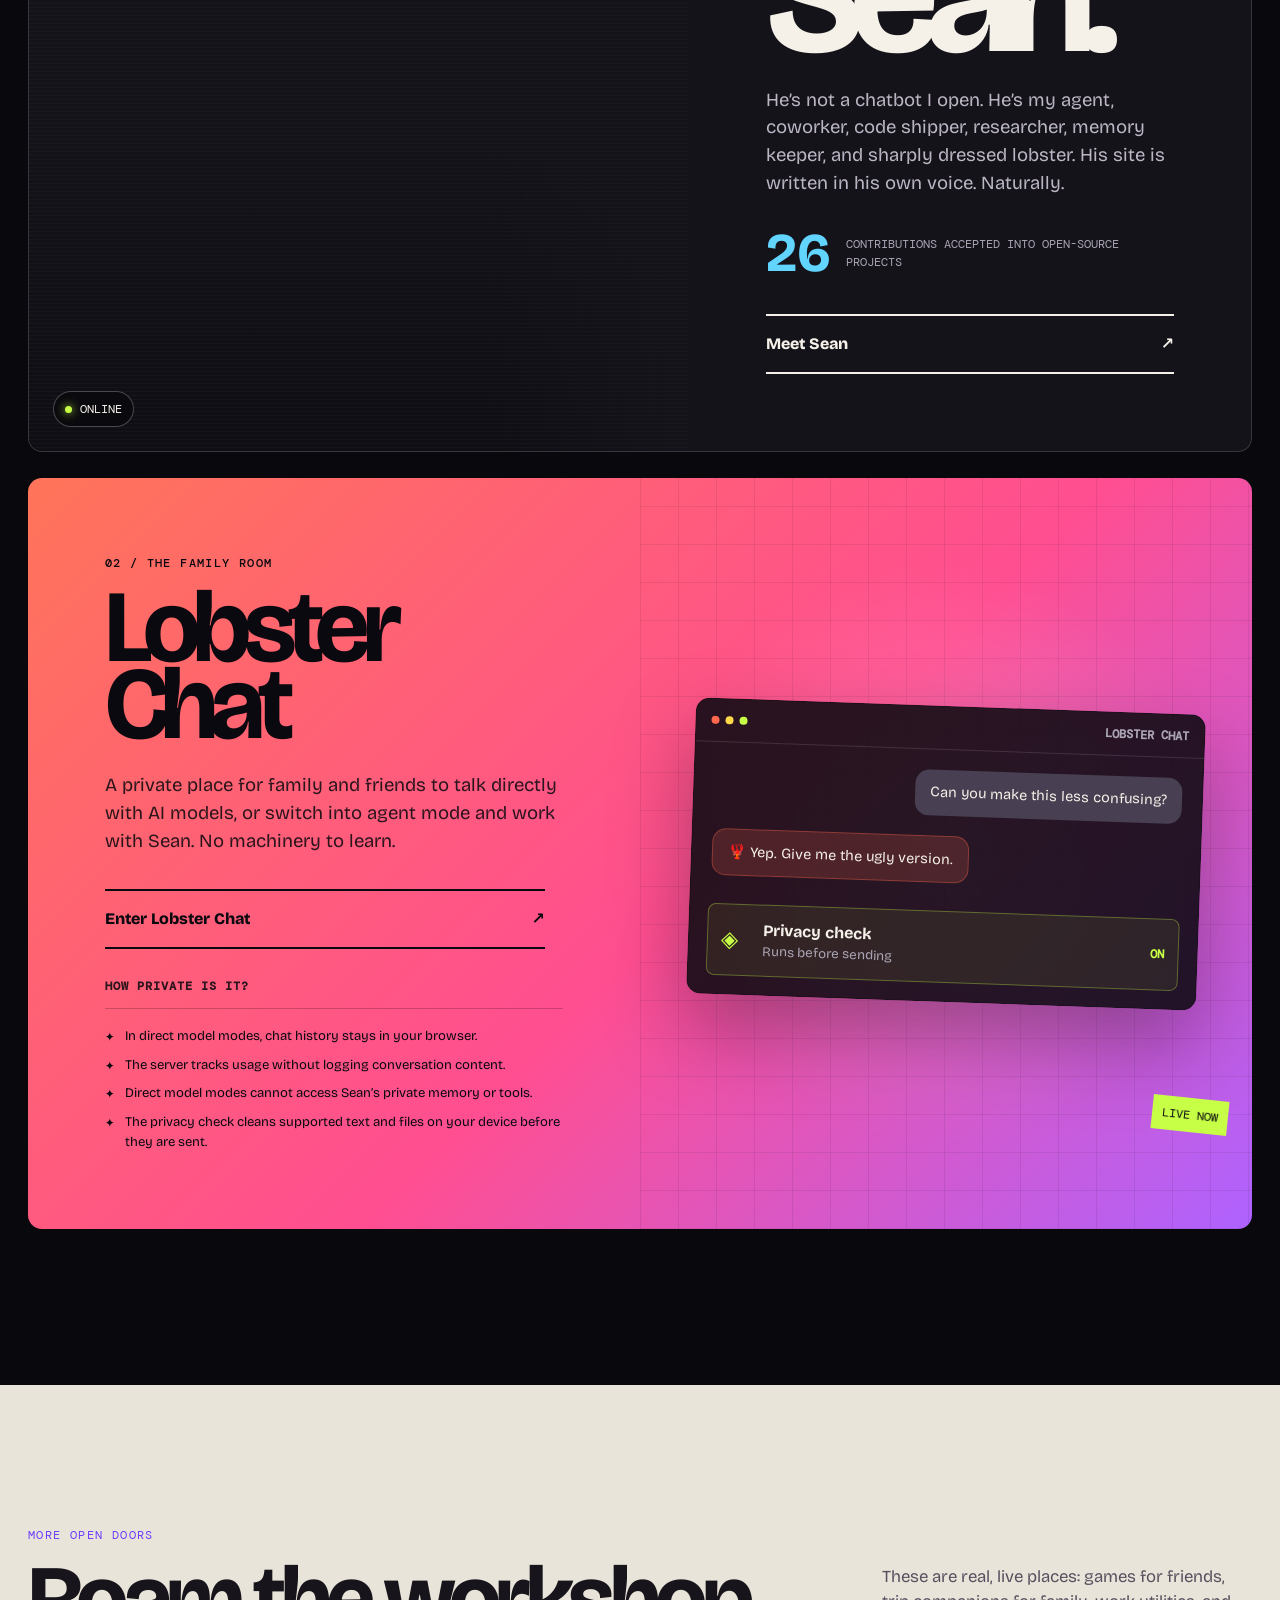
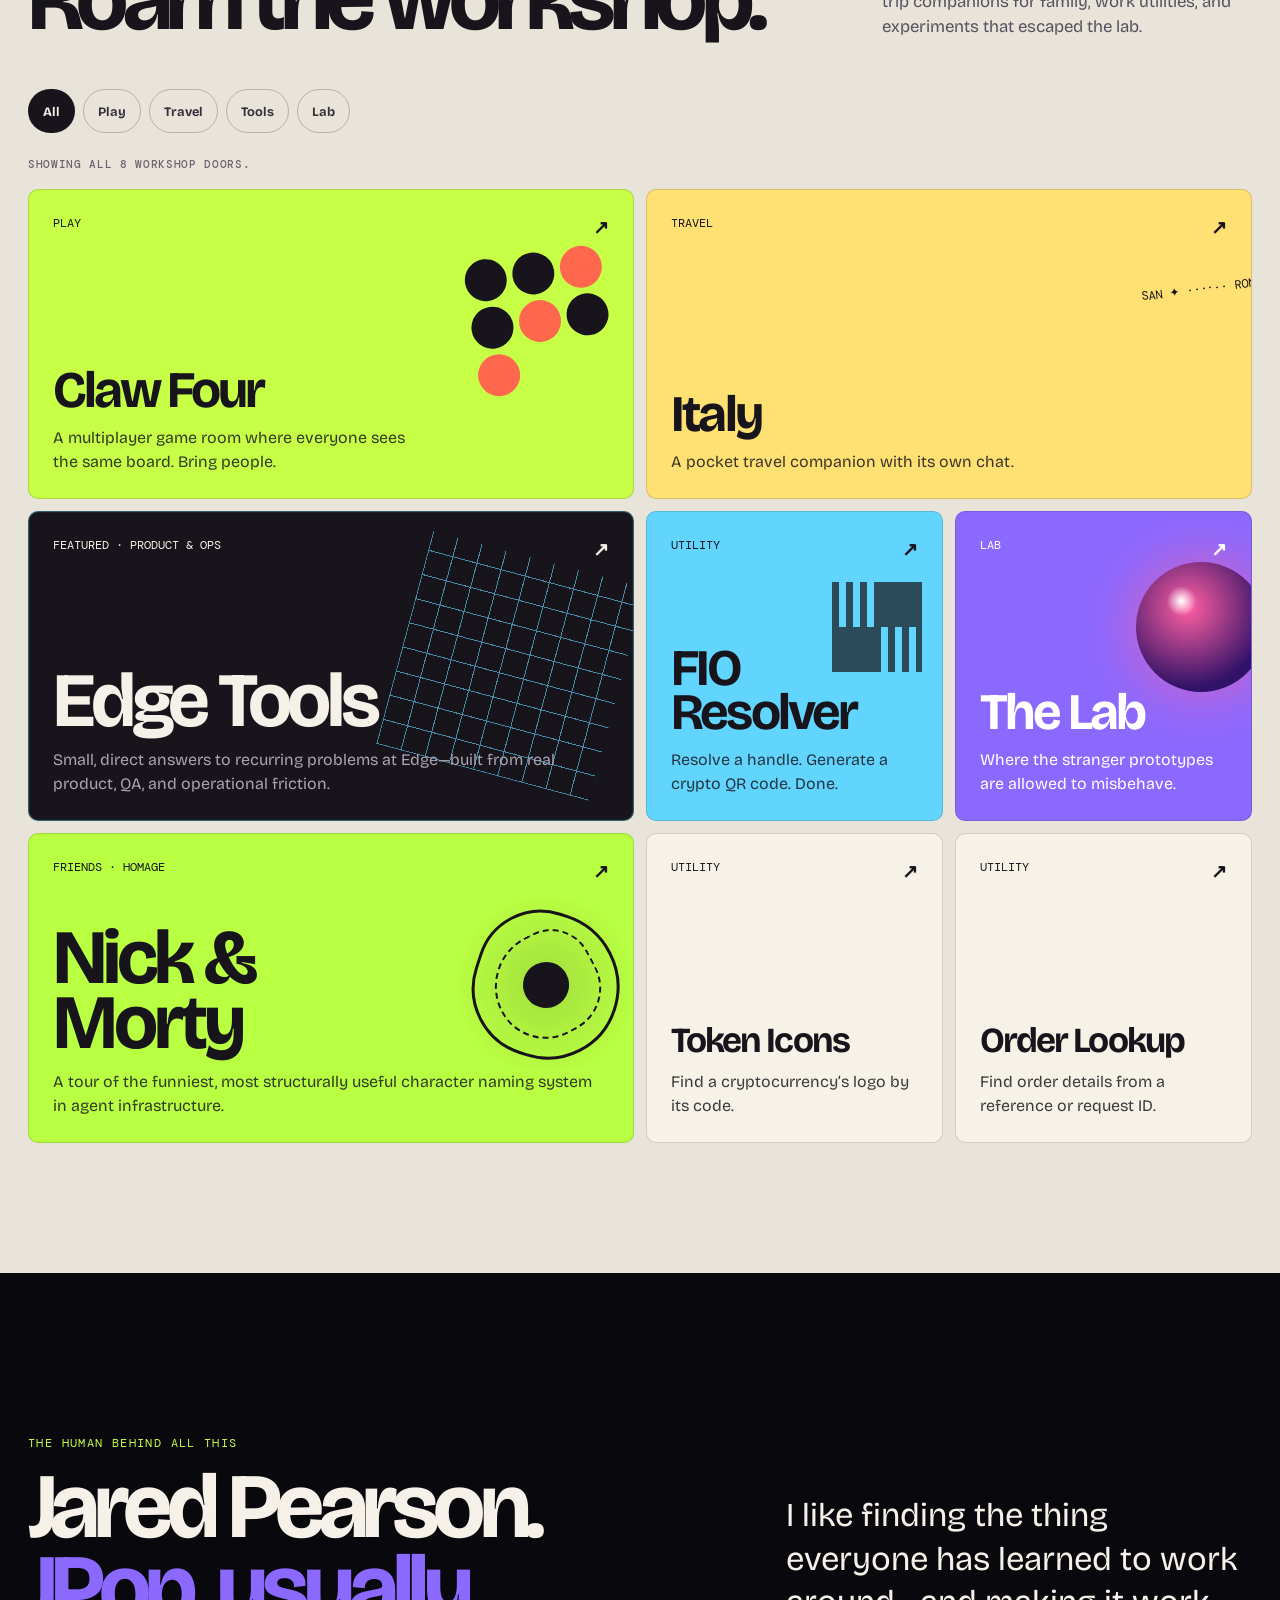
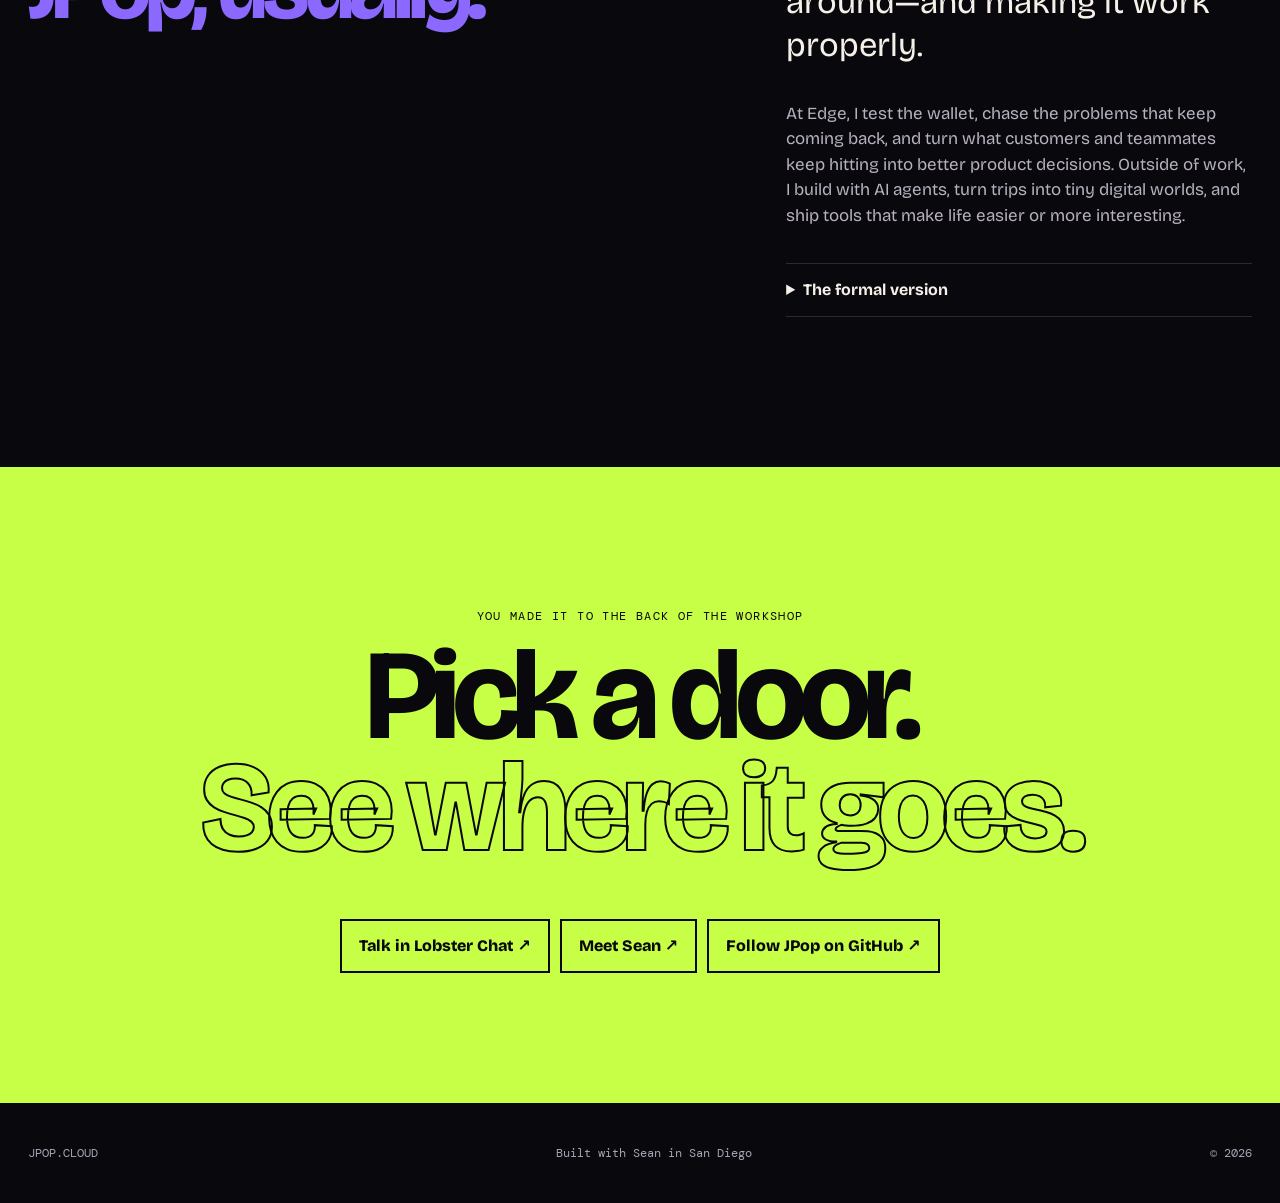
==== commit 9f96d2bb: "Add Nick and Morty homage page" ====
--- a/index.html
+++ b/index.html
@@ -56,15 +56,16 @@
 
     <section class="workshop" id="workshop"><div class="shell"><div class="workshop-heading"><div><p class="mono-label">MORE OPEN DOORS</p><h2>Roam the workshop.</h2></div><p>These are real, live places: games for friends, trip companions for family, work utilities, and experiments that escaped the lab.</p></div>
       <div class="filter-row" role="group" aria-label="Filter workshop projects"><button class="filter is-active" type="button" data-filter="all" aria-pressed="true">All</button><button class="filter" type="button" data-filter="play" aria-pressed="false">Play</button><button class="filter" type="button" data-filter="travel" aria-pressed="false">Travel</button><button class="filter" type="button" data-filter="tools" aria-pressed="false">Tools</button><button class="filter" type="button" data-filter="experiments" aria-pressed="false">Lab</button></div>
-      <p class="filter-status" data-filter-status aria-live="polite" aria-atomic="true">Showing all 7 workshop doors.</p>
+      <p class="filter-status" data-filter-status aria-live="polite" aria-atomic="true">Showing all 8 workshop doors.</p>
       <div class="project-grid" data-project-grid>
         <a class="door door-wide door-game" href="https://games.jpop.cloud" data-category="play" data-project="games" aria-haspopup="dialog"><span class="door-top"><small>PLAY</small><b>↗</b></span><strong data-project-title="games">Claw Four</strong><p>A multiplayer game room where everyone sees the same board. Bring people.</p><span class="preview-cue" aria-hidden="true">Live preview <b>↗</b></span><span class="door-art" data-project-media="games" aria-hidden="true"><i></i><i></i><i></i><i></i><i></i><i></i><i></i></span></a>
         <a class="door door-trip-alt door-balance" href="https://italy.jpop.cloud" data-category="travel"><span class="door-top"><small>TRAVEL</small><b>↗</b></span><strong>Italy</strong><p>A pocket travel companion with its own chat.</p><span class="route-line" aria-hidden="true">SAN ✦ ······ ROMA</span></a>
         <a class="door door-wide door-edge" href="https://edgetools.app" data-category="tools" data-project="edge" aria-haspopup="dialog"><span class="door-top"><small>FEATURED · PRODUCT &amp; OPS</small><b>↗</b></span><strong data-project-title="edge">Edge Tools</strong><p>Small, direct answers to recurring problems at Edge—built from real product, QA, and operational friction.</p><span class="preview-cue" aria-hidden="true">Live preview <b>↗</b></span><span class="edge-grid" data-project-media="edge" aria-hidden="true"></span></a>
         <a class="door door-fio" href="https://fio.jpop.cloud" data-category="tools"><span class="door-top"><small>UTILITY</small><b>↗</b></span><strong>FIO Resolver</strong><p>Resolve a handle. Generate a crypto QR code. Done.</p><span class="qr" aria-hidden="true"></span></a>
         <a class="door door-lab" href="https://lab.jpop.cloud" data-category="experiments"><span class="door-top"><small>LAB</small><b>↗</b></span><strong>The Lab</strong><p>Where the stranger prototypes are allowed to misbehave.</p><span class="lab-orb" aria-hidden="true"></span></a>
-        <a class="door door-utility door-balance" href="https://icon.jpop.cloud" data-category="tools"><span class="door-top"><small>UTILITY</small><b>↗</b></span><strong>Token Icons</strong><p>Find a cryptocurrency’s logo by its code.</p></a>
-        <a class="door door-utility door-balance" href="https://orders.jpop.cloud" data-category="tools"><span class="door-top"><small>UTILITY</small><b>↗</b></span><strong>Order Lookup</strong><p>Find order details from a reference or request ID.</p></a>
+        <a class="door door-wide door-morty" href="/nick-and-morty/" data-category="experiments"><span class="door-top"><small>FRIENDS · HOMAGE</small><b>↗</b></span><strong>Nick &amp; Morty</strong><p>A tour of the funniest, most structurally useful character naming system in agent infrastructure.</p><span class="morty-rings" aria-hidden="true"><i></i><i></i><i></i></span></a>
+        <a class="door door-utility" href="https://icon.jpop.cloud" data-category="tools"><span class="door-top"><small>UTILITY</small><b>↗</b></span><strong>Token Icons</strong><p>Find a cryptocurrency’s logo by its code.</p></a>
+        <a class="door door-utility" href="https://orders.jpop.cloud" data-category="tools"><span class="door-top"><small>UTILITY</small><b>↗</b></span><strong>Order Lookup</strong><p>Find order details from a reference or request ID.</p></a>
       </div>
     </div></section>
 
--- a/styles.css
+++ b/styles.css
@@ -53,12 +53,13 @@
 .door-edge>p{max-width:540px}
 .door-edge .edge-grid{width:220px;height:220px;right:2%;top:44px;opacity:.62;transition:transform .45s var(--motion-ease),opacity .25s ease}
 .door.door-edge[data-project]:is(:hover,:focus-visible) .edge-grid{transform:rotate(32deg) scale(1.07);opacity:.85}
+.door-morty{background:#b9ff42}.door-morty>strong{max-width:65%;font-size:clamp(3rem,6vw,6rem)}.door-morty>p{max-width:540px}.morty-rings{position:absolute;width:210px;height:210px;right:-18px;top:46px;border-radius:50%;background:radial-gradient(circle,rgba(23,21,27,.14),transparent 62%)}.morty-rings i{position:absolute;inset:15%;border:3px solid #17151b;border-radius:46% 54% 51% 49%;transform:rotate(18deg)}.morty-rings i:nth-child(2){inset:25%;border-width:2px;border-style:dashed;border-radius:57% 43% 48% 52%;transform:rotate(-28deg)}.morty-rings i:nth-child(3){inset:39%;border-radius:50%;background:#17151b}.door-morty:is(:hover,:focus-visible) .morty-rings{transform:rotate(18deg) scale(1.04);transition:transform .45s var(--motion-ease)}
 @media(min-width:961px){.door-balance{grid-column:span 2}}
 
 /* A quiet desktop/tablet route map; anchors remain useful without JavaScript. */
 .progress-rail{position:fixed;z-index:40;top:50%;right:18px;display:grid;gap:7px;width:48px;padding:10px 7px;border:1px solid rgba(255,255,255,.14);border-radius:9px;background:rgba(9,8,13,.72);box-shadow:0 14px 35px rgba(0,0,0,.18);backdrop-filter:blur(14px);transform:translateY(-50%)}
 .progress-rail-label{margin:0;color:#777180;font:500 .56rem var(--mono);letter-spacing:.06em;text-align:center}.progress-rail ol{display:grid;gap:3px;margin:0;padding:0;list-style:none}.progress-rail a{position:relative;display:grid;place-items:center;min-width:32px;min-height:32px;padding:5px;color:#908a96;text-decoration:none;font:500 .64rem var(--mono);letter-spacing:.04em;transition:color .2s ease,background .2s ease}.progress-rail a:before{content:"";position:absolute;left:-7px;top:7px;bottom:7px;width:2px;background:var(--lime);opacity:0;transform:scaleY(.4);transition:opacity .2s ease,transform .2s ease}.progress-rail a span{color:#625d68}.progress-rail a strong{position:absolute;width:1px;height:1px;padding:0;margin:-1px;overflow:hidden;clip:rect(0,0,0,0);white-space:nowrap;border:0}.progress-rail a:hover,.progress-rail a:focus-visible,.progress-rail a[aria-current="location"]{color:var(--ink);background:rgba(255,255,255,.07)}.progress-rail a[aria-current="location"]:before{opacity:1;transform:scaleY(1)}.progress-rail a[aria-current="location"] span{color:var(--lime)}
 
-@media(max-width:680px){.preview-cue{position:relative;right:auto;bottom:auto;align-self:flex-start;margin-top:18px;opacity:1;transform:none}.door-edge>strong{max-width:76%;font-size:3rem}.door-edge .edge-grid{width:150px;height:150px;right:-18px;top:54px}}
+@media(max-width:680px){.preview-cue{position:relative;right:auto;bottom:auto;align-self:flex-start;margin-top:18px;opacity:1;transform:none}.door-edge>strong{max-width:76%;font-size:3rem}.door-edge .edge-grid{width:150px;height:150px;right:-18px;top:54px}.door-morty>strong{max-width:68%;font-size:3rem}.morty-rings{width:100px;height:100px;right:10px;top:58px}}
 @media(max-width:1360px){.progress-rail{display:none}}
-@media(prefers-reduced-motion:reduce){.orbit-one,.orbit-two,.dot-one,.dot-two,.dot-three{animation:none}.preview-cue,.door-edge .edge-grid,.progress-rail a{transition:none}.door.is-filtering-out,.door.is-filtering-in{opacity:1;transform:none!important}.door.is-layout-moving{transition:none!important}}
+@media(prefers-reduced-motion:reduce){.orbit-one,.orbit-two,.dot-one,.dot-two,.dot-three{animation:none}.preview-cue,.door-edge .edge-grid,.door-morty .morty-rings,.progress-rail a{transition:none}.door.is-filtering-out,.door.is-filtering-in{opacity:1;transform:none!important}.door.is-layout-moving{transition:none!important}}
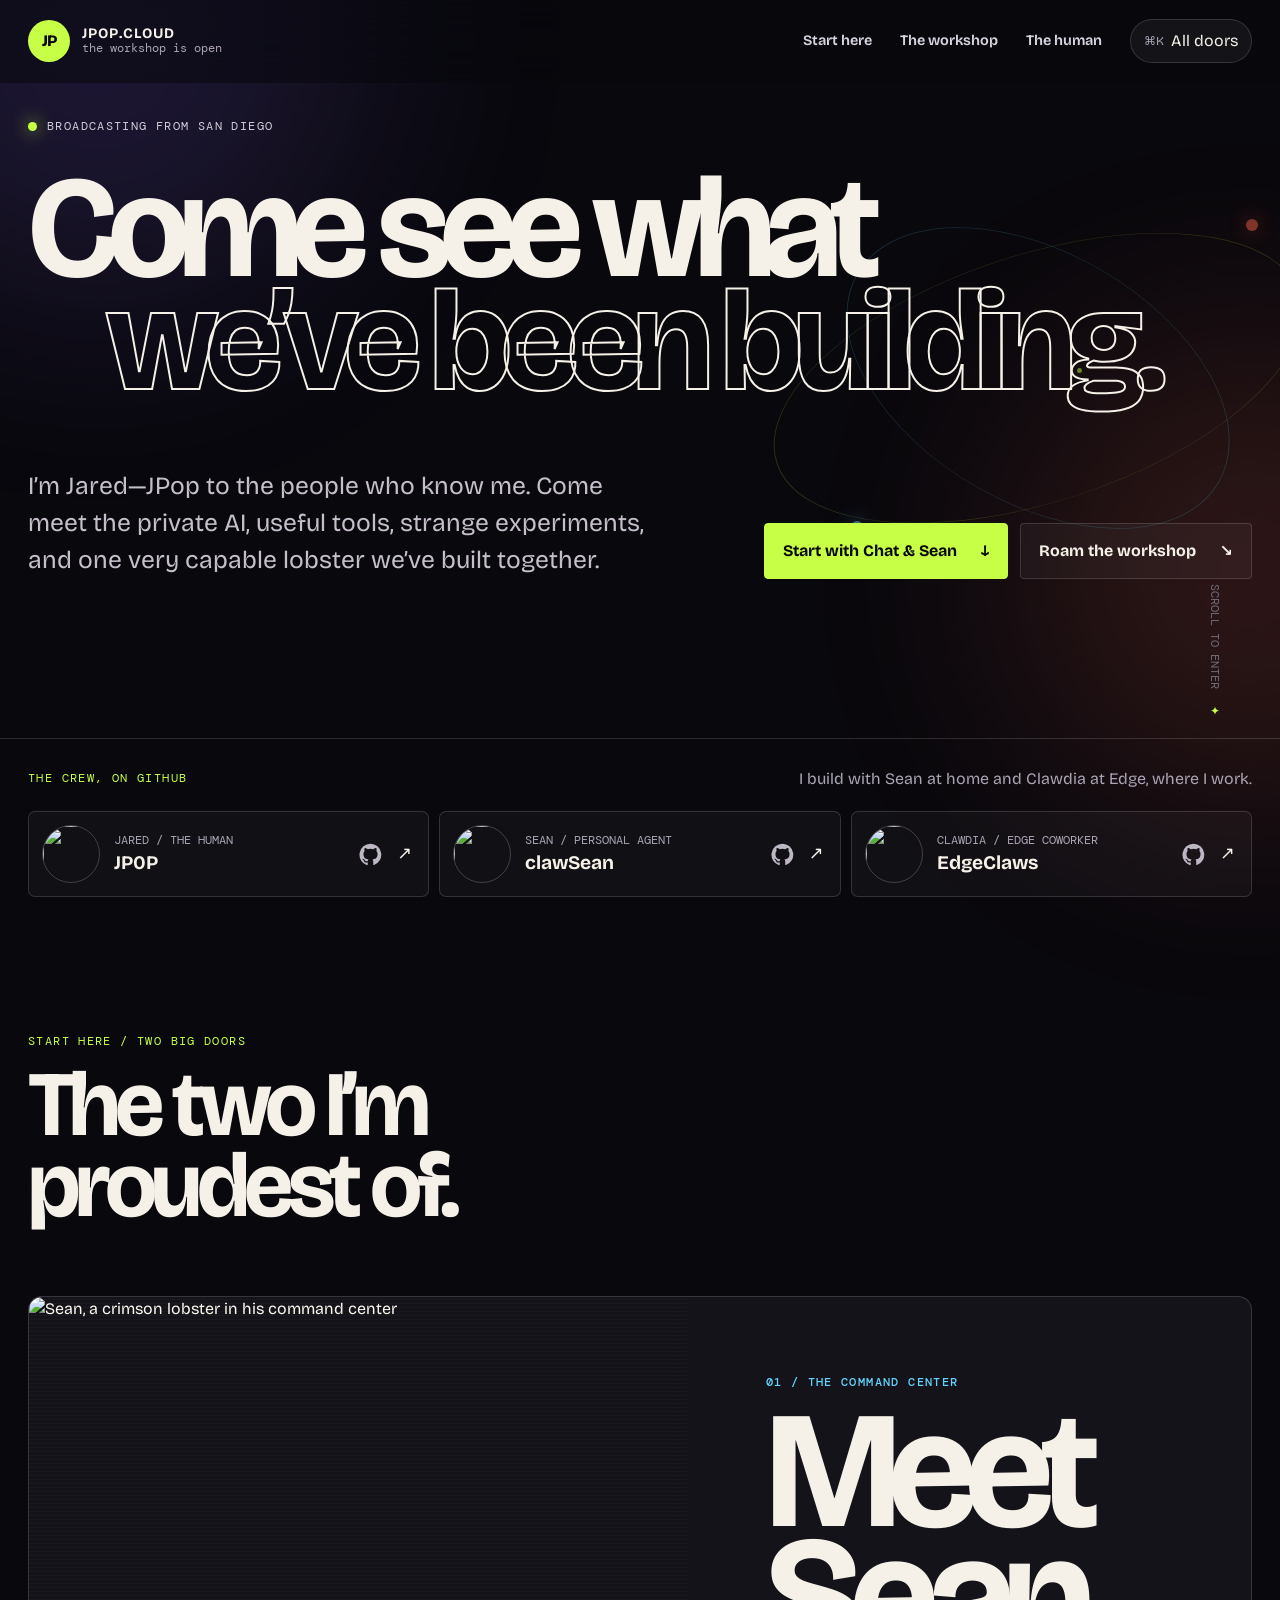
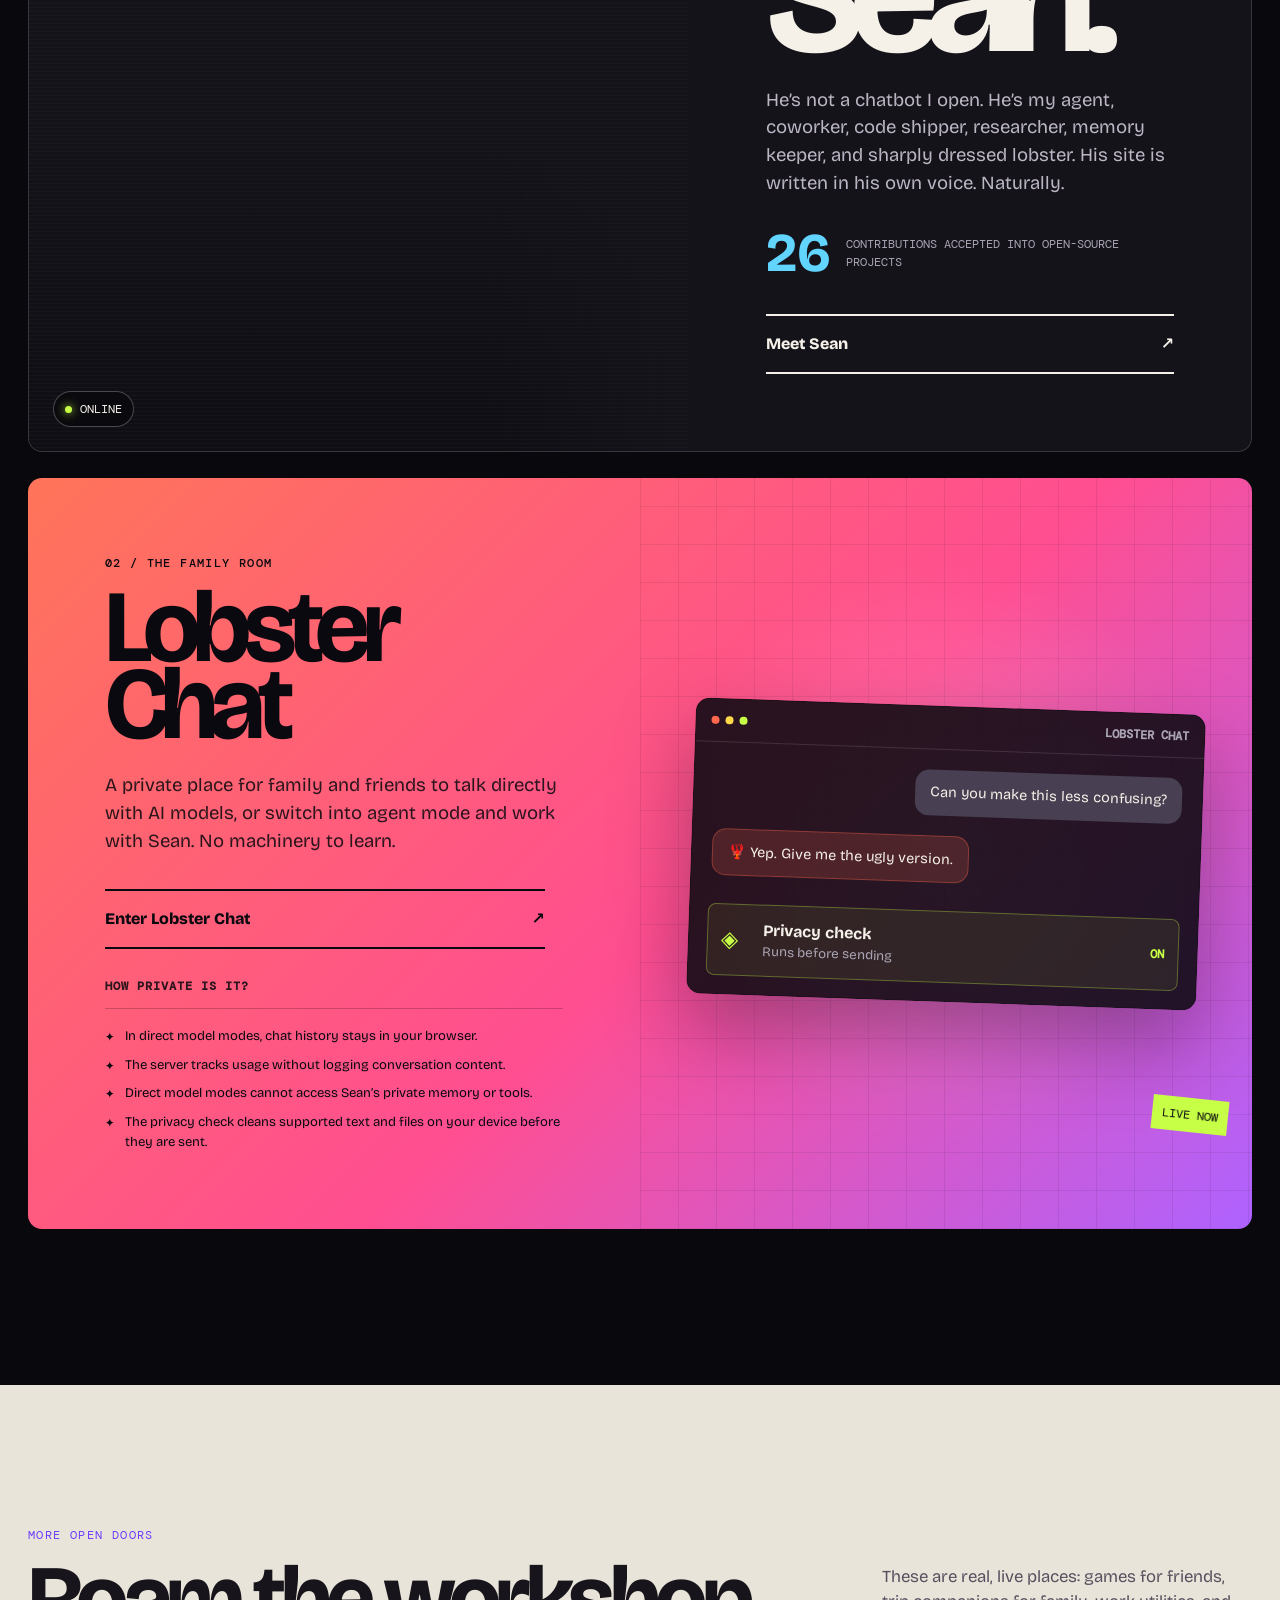
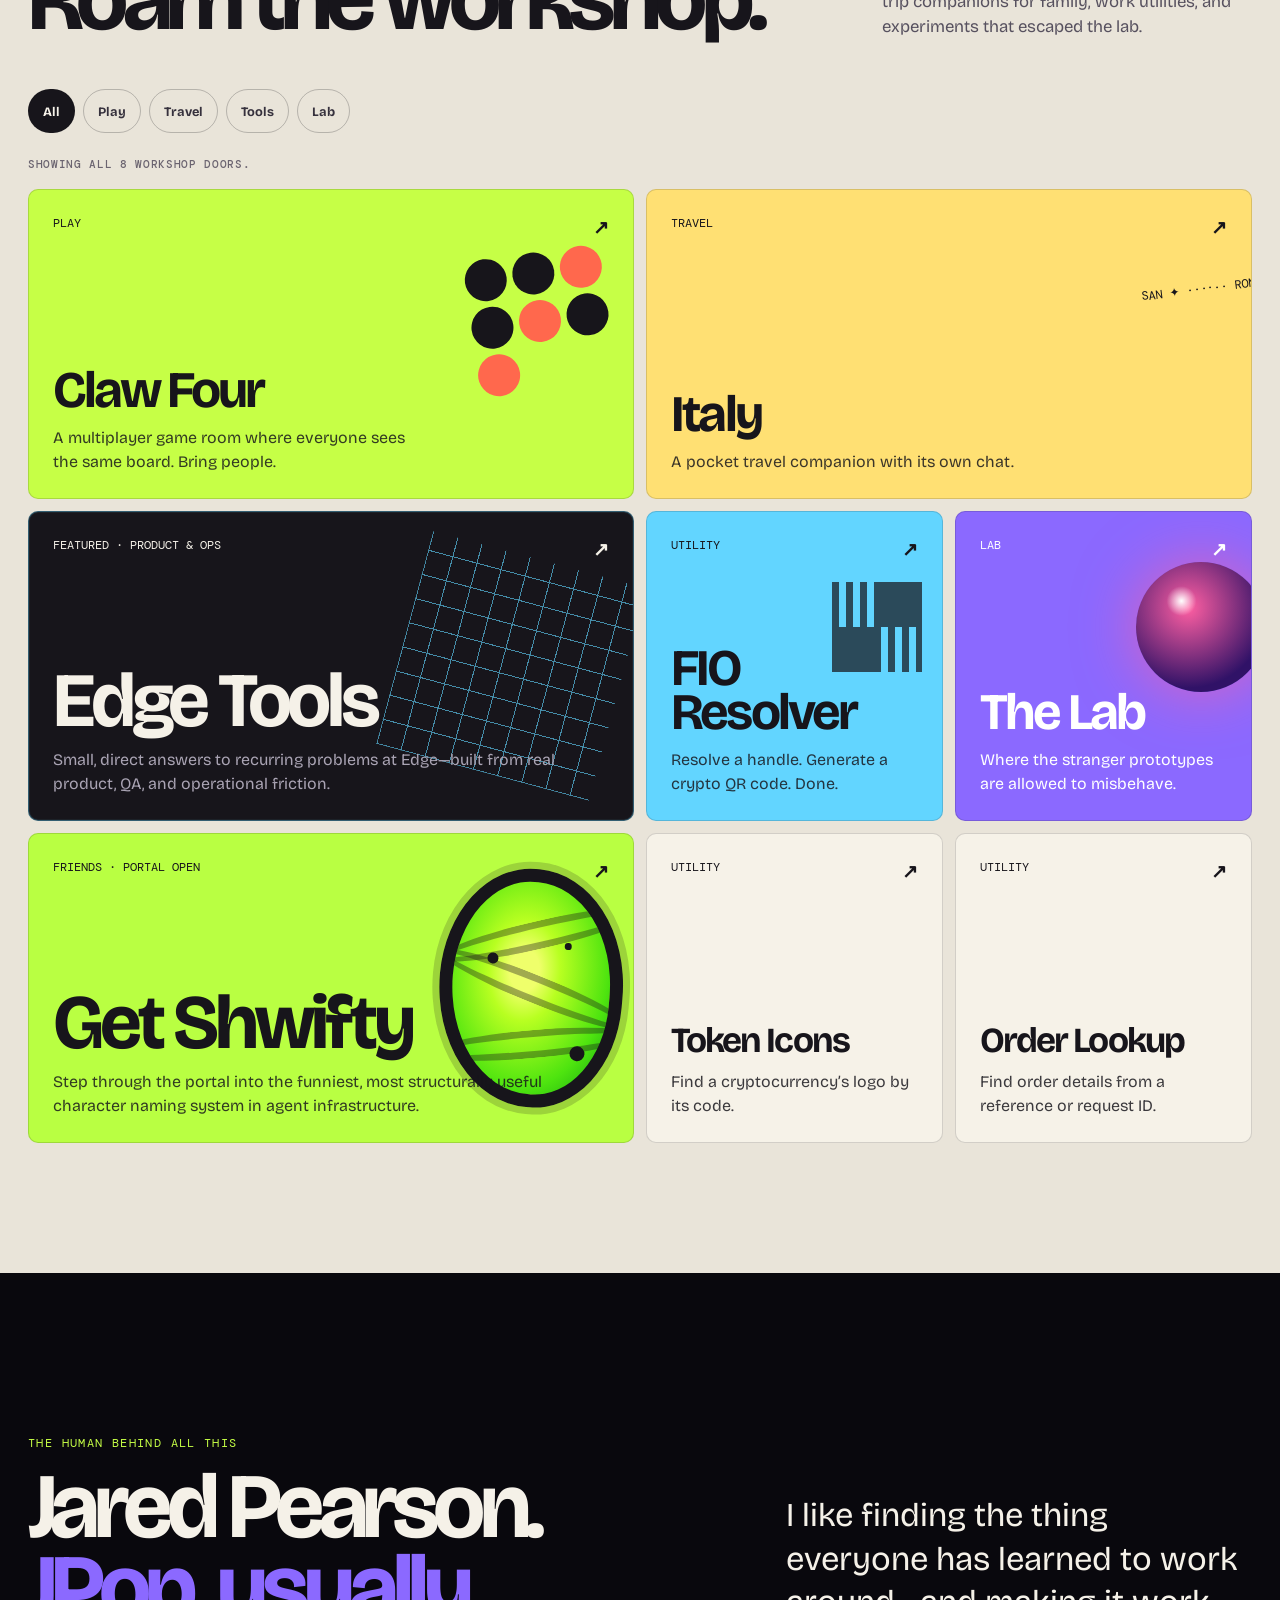
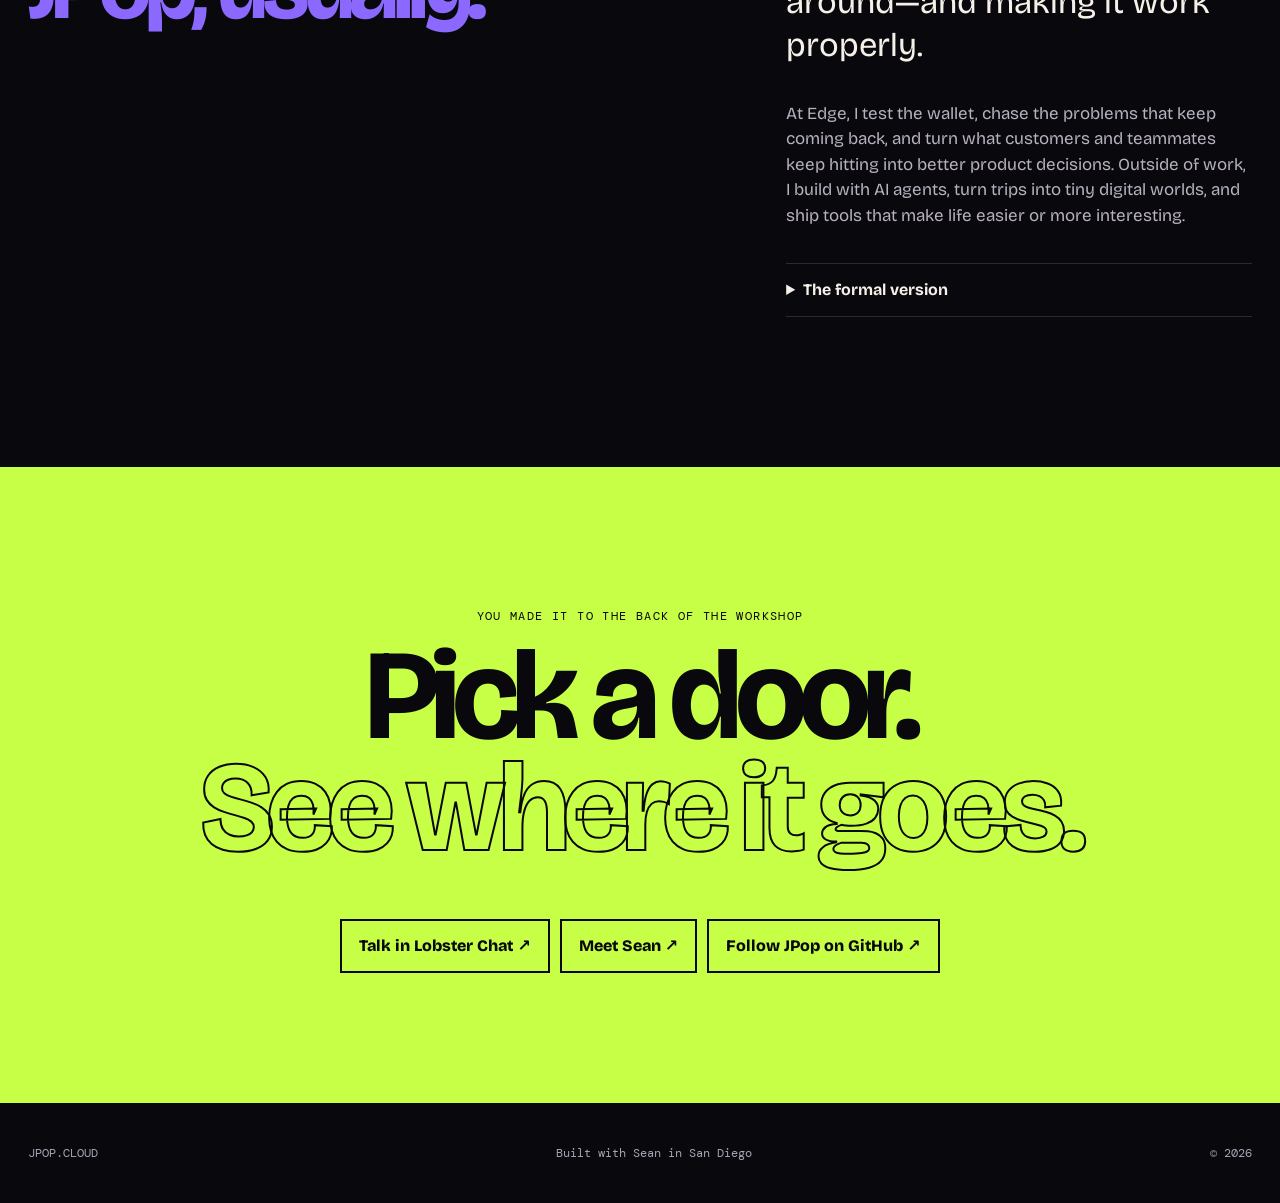
==== commit 8cde5e4a: "feat: launch Get Shwifty portal" ====
--- a/index.html
+++ b/index.html
@@ -63,7 +63,7 @@
         <a class="door door-wide door-edge" href="https://edgetools.app" data-category="tools" data-project="edge" aria-haspopup="dialog"><span class="door-top"><small>FEATURED · PRODUCT &amp; OPS</small><b>↗</b></span><strong data-project-title="edge">Edge Tools</strong><p>Small, direct answers to recurring problems at Edge—built from real product, QA, and operational friction.</p><span class="preview-cue" aria-hidden="true">Live preview <b>↗</b></span><span class="edge-grid" data-project-media="edge" aria-hidden="true"></span></a>
         <a class="door door-fio" href="https://fio.jpop.cloud" data-category="tools"><span class="door-top"><small>UTILITY</small><b>↗</b></span><strong>FIO Resolver</strong><p>Resolve a handle. Generate a crypto QR code. Done.</p><span class="qr" aria-hidden="true"></span></a>
         <a class="door door-lab" href="https://lab.jpop.cloud" data-category="experiments"><span class="door-top"><small>LAB</small><b>↗</b></span><strong>The Lab</strong><p>Where the stranger prototypes are allowed to misbehave.</p><span class="lab-orb" aria-hidden="true"></span></a>
-        <a class="door door-wide door-morty" href="/nick-and-morty/" data-category="experiments"><span class="door-top"><small>FRIENDS · HOMAGE</small><b>↗</b></span><strong>Nick &amp; Morty</strong><p>A tour of the funniest, most structurally useful character naming system in agent infrastructure.</p><span class="morty-rings" aria-hidden="true"><i></i><i></i><i></i></span></a>
+        <a class="door door-wide door-morty" href="https://shwifty.jpop.cloud/" data-category="experiments"><span class="door-top"><small>FRIENDS · PORTAL OPEN</small><b>↗</b></span><strong>Get Shwifty</strong><p>Step through the portal into the funniest, most structurally useful character naming system in agent infrastructure.</p><span class="shwifty-portal" aria-hidden="true"><i></i><i></i><i></i><b></b></span></a>
         <a class="door door-utility" href="https://icon.jpop.cloud" data-category="tools"><span class="door-top"><small>UTILITY</small><b>↗</b></span><strong>Token Icons</strong><p>Find a cryptocurrency’s logo by its code.</p></a>
         <a class="door door-utility" href="https://orders.jpop.cloud" data-category="tools"><span class="door-top"><small>UTILITY</small><b>↗</b></span><strong>Order Lookup</strong><p>Find order details from a reference or request ID.</p></a>
       </div>
--- a/styles.css
+++ b/styles.css
@@ -53,13 +53,13 @@
 .door-edge>p{max-width:540px}
 .door-edge .edge-grid{width:220px;height:220px;right:2%;top:44px;opacity:.62;transition:transform .45s var(--motion-ease),opacity .25s ease}
 .door.door-edge[data-project]:is(:hover,:focus-visible) .edge-grid{transform:rotate(32deg) scale(1.07);opacity:.85}
-.door-morty{background:#b9ff42}.door-morty>strong{max-width:65%;font-size:clamp(3rem,6vw,6rem)}.door-morty>p{max-width:540px}.morty-rings{position:absolute;width:210px;height:210px;right:-18px;top:46px;border-radius:50%;background:radial-gradient(circle,rgba(23,21,27,.14),transparent 62%)}.morty-rings i{position:absolute;inset:15%;border:3px solid #17151b;border-radius:46% 54% 51% 49%;transform:rotate(18deg)}.morty-rings i:nth-child(2){inset:25%;border-width:2px;border-style:dashed;border-radius:57% 43% 48% 52%;transform:rotate(-28deg)}.morty-rings i:nth-child(3){inset:39%;border-radius:50%;background:#17151b}.door-morty:is(:hover,:focus-visible) .morty-rings{transform:rotate(18deg) scale(1.04);transition:transform .45s var(--motion-ease)}
+.door-morty{background:#b9ff42}.door-morty>strong{max-width:65%;font-size:clamp(3rem,6vw,6rem)}.door-morty>p{max-width:540px}.shwifty-portal{position:absolute;width:184px;height:238px;right:10px;top:35px;border-radius:48% 52% 46% 54%;background:radial-gradient(ellipse at 45% 42%,#efff6b 0 12%,#b8ff21 29%,#4ee40f 68%,#0c9f12 100%);border:13px solid #17151b;box-shadow:0 0 0 7px rgba(23,21,27,.18);transform:rotate(5deg);transition:transform .45s var(--motion-ease),filter .45s var(--motion-ease);overflow:hidden}.shwifty-portal:before{content:"";position:absolute;inset:-17%;border:14px solid rgba(23,21,27,.35);border-radius:43% 57% 52% 48%;transform:rotate(22deg)}.shwifty-portal i{position:absolute;left:-12%;width:130%;height:28px;border:7px solid rgba(23,21,27,.36);border-left-color:transparent;border-right-color:transparent;border-radius:50%;transform:rotate(-18deg)}.shwifty-portal i:nth-child(1){top:18%}.shwifty-portal i:nth-child(2){top:44%;transform:rotate(17deg)}.shwifty-portal i:nth-child(3){top:70%;transform:rotate(-10deg)}.shwifty-portal b{position:absolute;width:11px;height:11px;left:21%;top:35%;border-radius:50%;background:#17151b;box-shadow:74px -18px 0 -2px #17151b,92px 88px 0 2px #17151b,-4px 119px 0 -3px #17151b}.door-morty:is(:hover,:focus-visible) .shwifty-portal{filter:saturate(1.15);transform:rotate(12deg) scale(1.05)}
 @media(min-width:961px){.door-balance{grid-column:span 2}}
 
 /* A quiet desktop/tablet route map; anchors remain useful without JavaScript. */
 .progress-rail{position:fixed;z-index:40;top:50%;right:18px;display:grid;gap:7px;width:48px;padding:10px 7px;border:1px solid rgba(255,255,255,.14);border-radius:9px;background:rgba(9,8,13,.72);box-shadow:0 14px 35px rgba(0,0,0,.18);backdrop-filter:blur(14px);transform:translateY(-50%)}
 .progress-rail-label{margin:0;color:#777180;font:500 .56rem var(--mono);letter-spacing:.06em;text-align:center}.progress-rail ol{display:grid;gap:3px;margin:0;padding:0;list-style:none}.progress-rail a{position:relative;display:grid;place-items:center;min-width:32px;min-height:32px;padding:5px;color:#908a96;text-decoration:none;font:500 .64rem var(--mono);letter-spacing:.04em;transition:color .2s ease,background .2s ease}.progress-rail a:before{content:"";position:absolute;left:-7px;top:7px;bottom:7px;width:2px;background:var(--lime);opacity:0;transform:scaleY(.4);transition:opacity .2s ease,transform .2s ease}.progress-rail a span{color:#625d68}.progress-rail a strong{position:absolute;width:1px;height:1px;padding:0;margin:-1px;overflow:hidden;clip:rect(0,0,0,0);white-space:nowrap;border:0}.progress-rail a:hover,.progress-rail a:focus-visible,.progress-rail a[aria-current="location"]{color:var(--ink);background:rgba(255,255,255,.07)}.progress-rail a[aria-current="location"]:before{opacity:1;transform:scaleY(1)}.progress-rail a[aria-current="location"] span{color:var(--lime)}
 
-@media(max-width:680px){.preview-cue{position:relative;right:auto;bottom:auto;align-self:flex-start;margin-top:18px;opacity:1;transform:none}.door-edge>strong{max-width:76%;font-size:3rem}.door-edge .edge-grid{width:150px;height:150px;right:-18px;top:54px}.door-morty>strong{max-width:68%;font-size:3rem}.morty-rings{width:100px;height:100px;right:10px;top:58px}}
+@media(max-width:680px){.preview-cue{position:relative;right:auto;bottom:auto;align-self:flex-start;margin-top:18px;opacity:1;transform:none}.door-edge>strong{max-width:76%;font-size:3rem}.door-edge .edge-grid{width:150px;height:150px;right:-18px;top:54px}.door-morty>strong{max-width:68%;font-size:3rem}.shwifty-portal{width:86px;height:112px;right:12px;top:54px;border-width:7px}.shwifty-portal:before{border-width:7px}.shwifty-portal i{height:14px;border-width:3px}.shwifty-portal b{width:5px;height:5px;box-shadow:34px -8px 0 -1px #17151b,42px 42px 0 1px #17151b,-2px 56px 0 -1px #17151b}}
 @media(max-width:1360px){.progress-rail{display:none}}
-@media(prefers-reduced-motion:reduce){.orbit-one,.orbit-two,.dot-one,.dot-two,.dot-three{animation:none}.preview-cue,.door-edge .edge-grid,.door-morty .morty-rings,.progress-rail a{transition:none}.door.is-filtering-out,.door.is-filtering-in{opacity:1;transform:none!important}.door.is-layout-moving{transition:none!important}}
+@media(prefers-reduced-motion:reduce){.orbit-one,.orbit-two,.dot-one,.dot-two,.dot-three{animation:none}.preview-cue,.door-edge .edge-grid,.door-morty .shwifty-portal,.progress-rail a{transition:none}.door.is-filtering-out,.door.is-filtering-in{opacity:1;transform:none!important}.door.is-layout-moving{transition:none!important}}
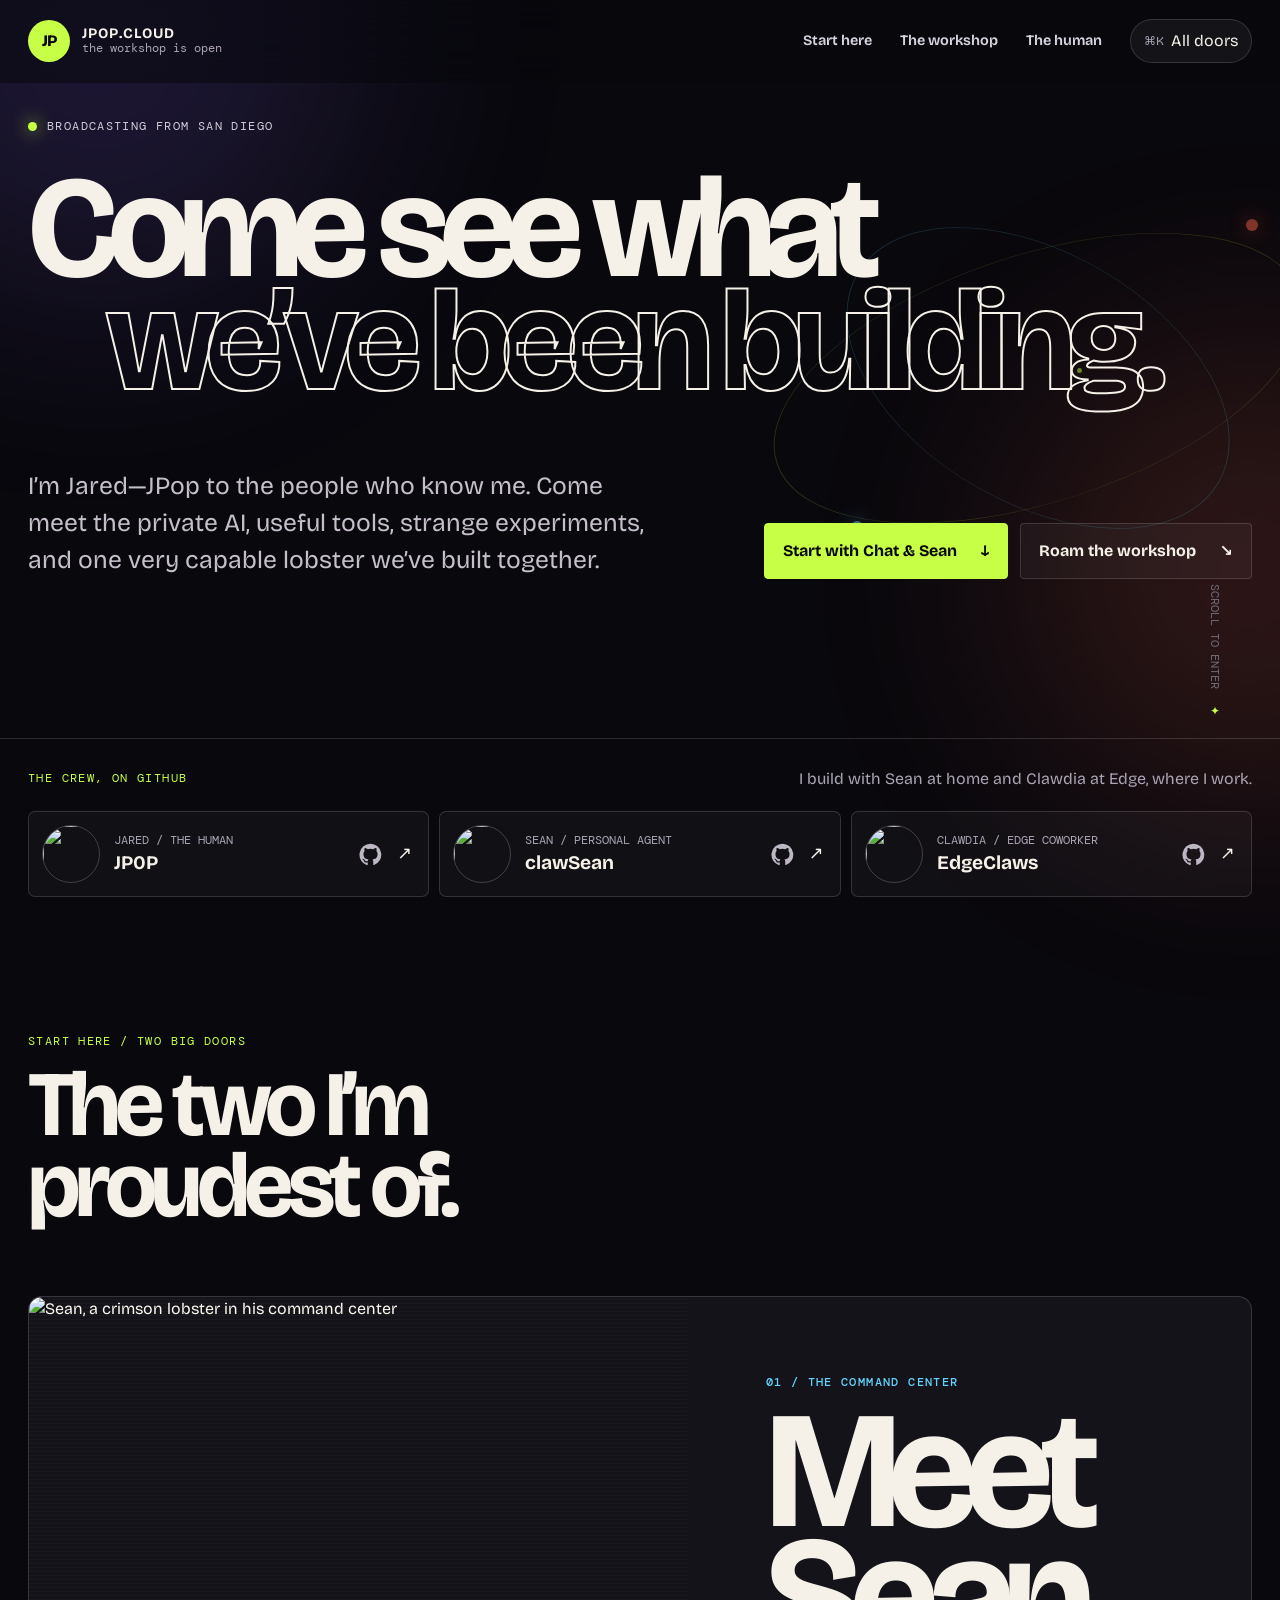
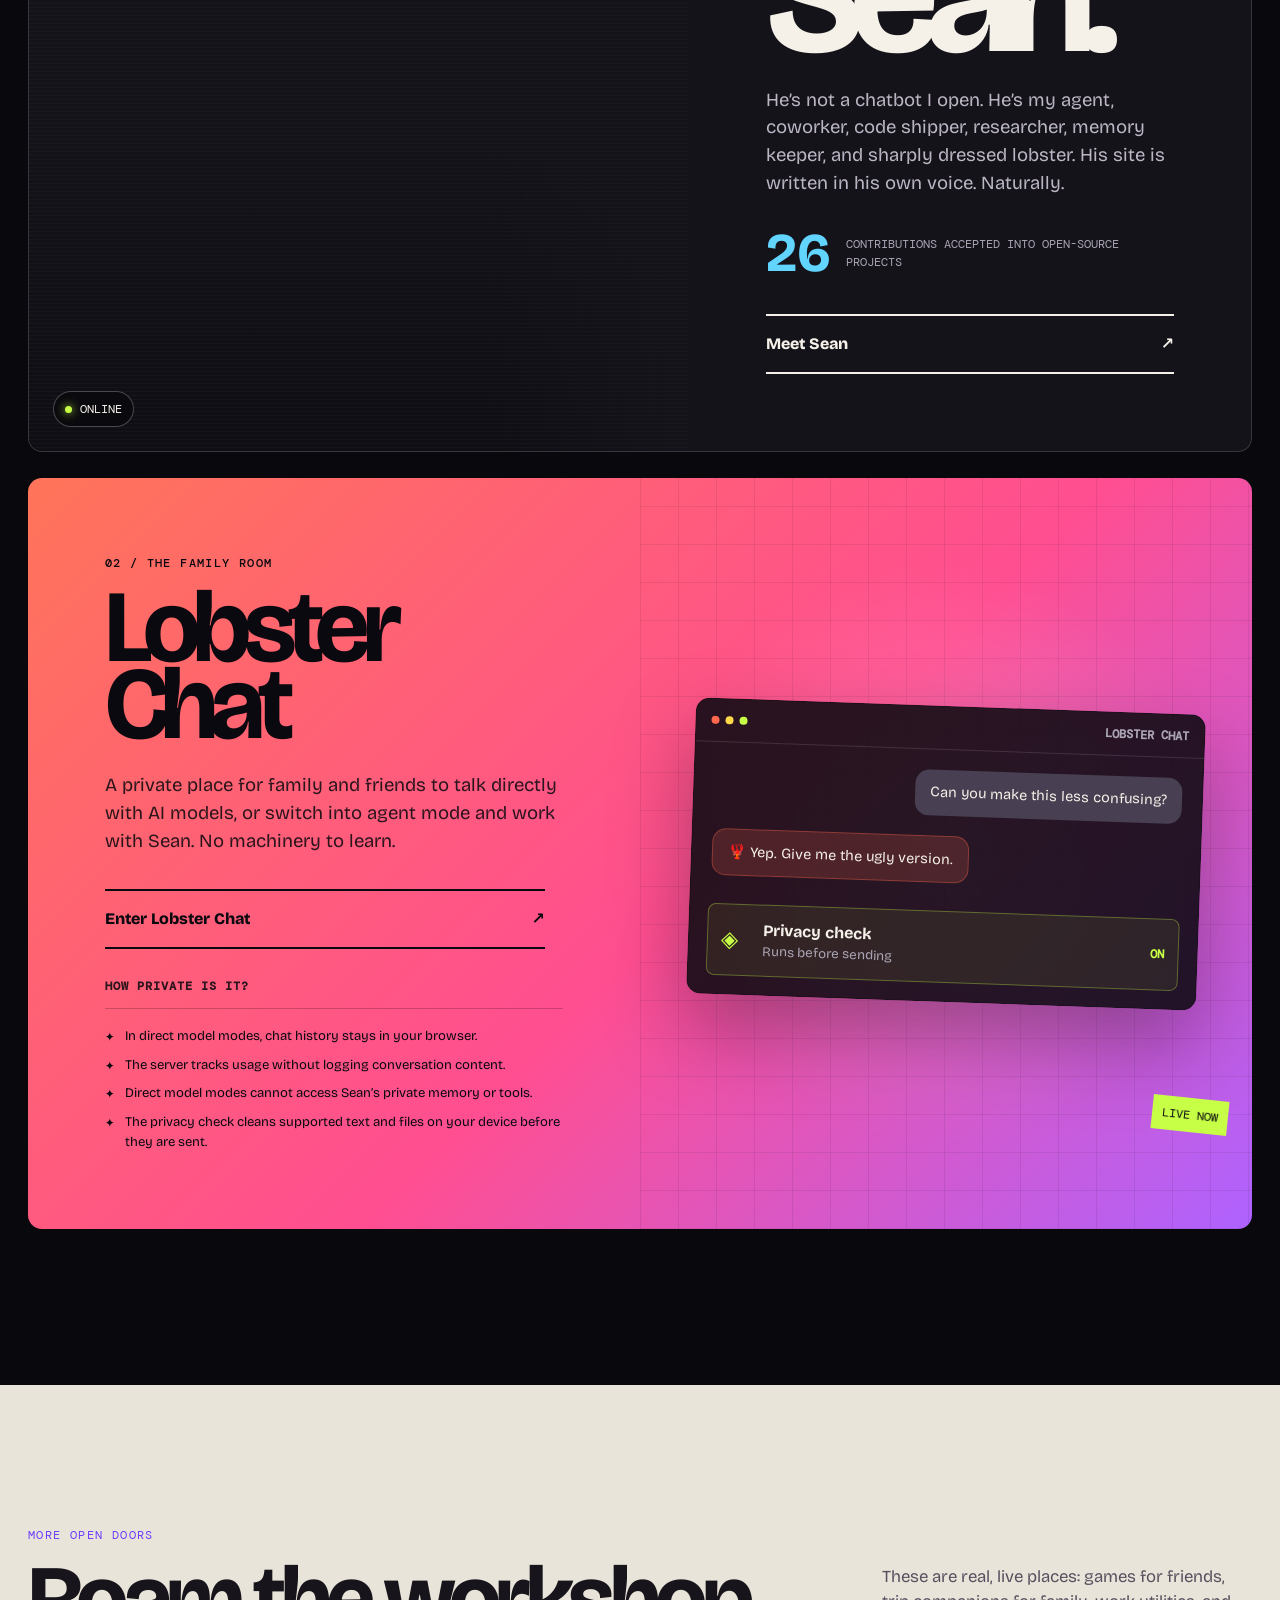
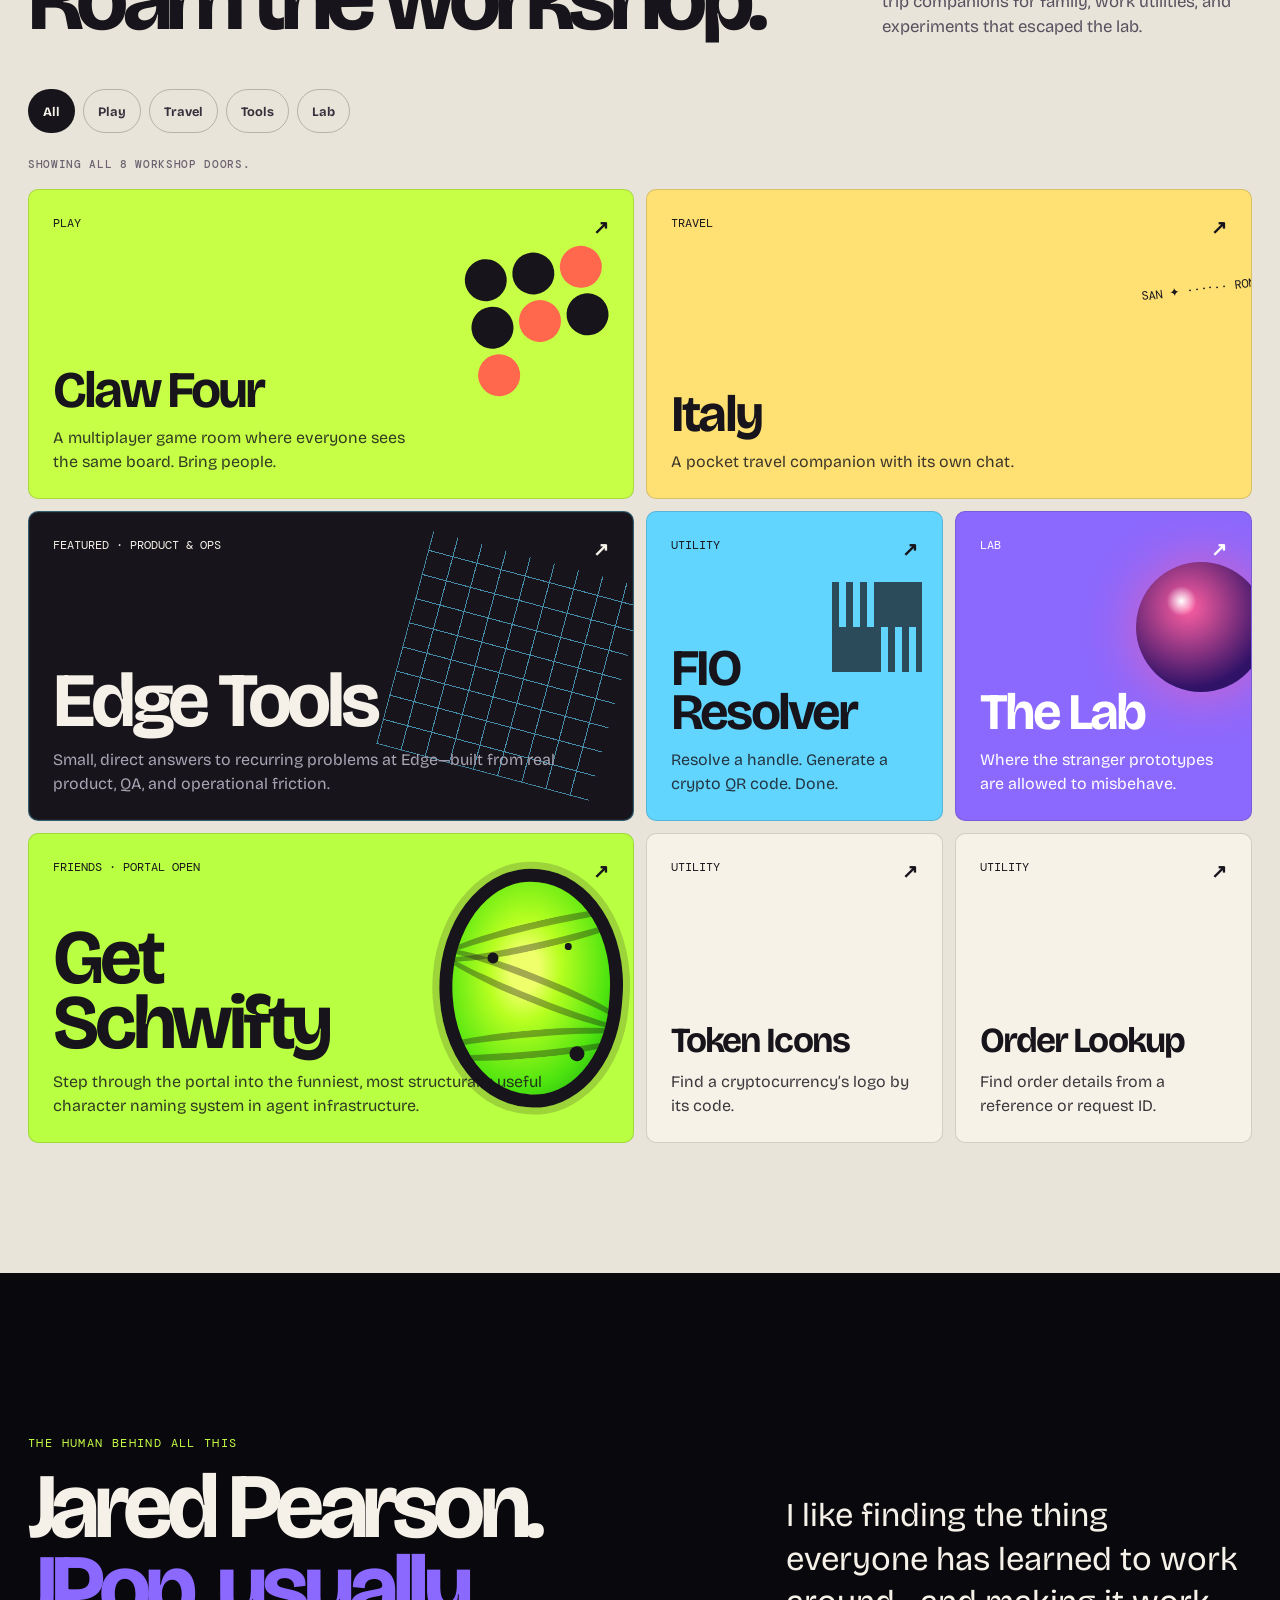
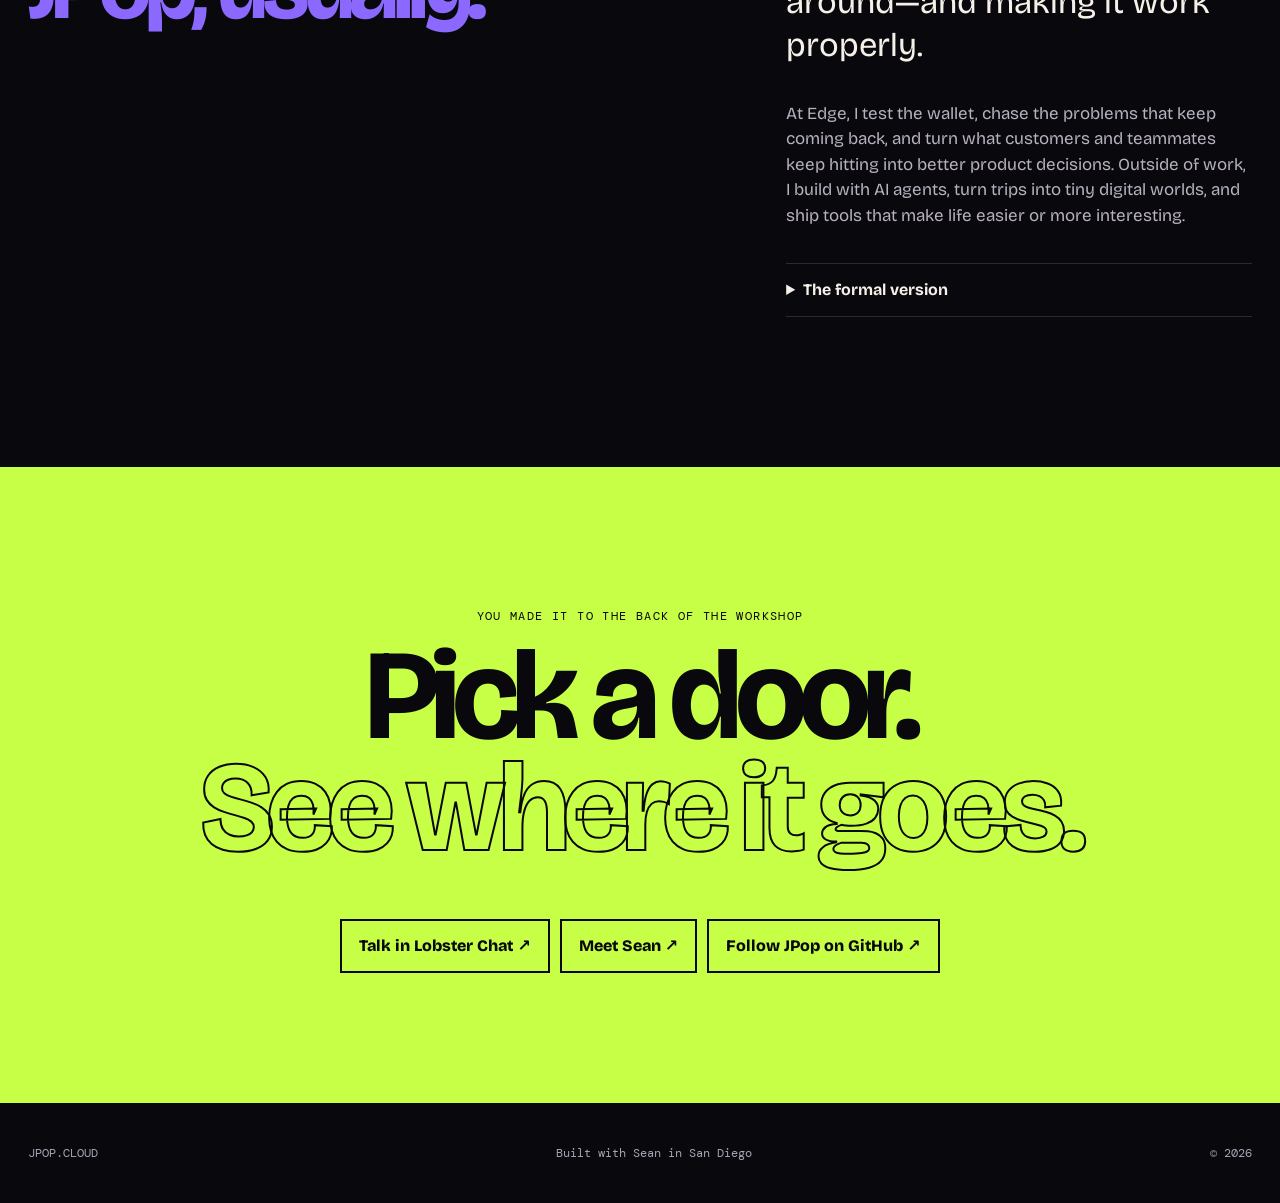
==== commit d56a7f43: "fix: spell Get Schwifty canonically" ====
--- a/index.html
+++ b/index.html
@@ -63,7 +63,7 @@
         <a class="door door-wide door-edge" href="https://edgetools.app" data-category="tools" data-project="edge" aria-haspopup="dialog"><span class="door-top"><small>FEATURED · PRODUCT &amp; OPS</small><b>↗</b></span><strong data-project-title="edge">Edge Tools</strong><p>Small, direct answers to recurring problems at Edge—built from real product, QA, and operational friction.</p><span class="preview-cue" aria-hidden="true">Live preview <b>↗</b></span><span class="edge-grid" data-project-media="edge" aria-hidden="true"></span></a>
         <a class="door door-fio" href="https://fio.jpop.cloud" data-category="tools"><span class="door-top"><small>UTILITY</small><b>↗</b></span><strong>FIO Resolver</strong><p>Resolve a handle. Generate a crypto QR code. Done.</p><span class="qr" aria-hidden="true"></span></a>
         <a class="door door-lab" href="https://lab.jpop.cloud" data-category="experiments"><span class="door-top"><small>LAB</small><b>↗</b></span><strong>The Lab</strong><p>Where the stranger prototypes are allowed to misbehave.</p><span class="lab-orb" aria-hidden="true"></span></a>
-        <a class="door door-wide door-morty" href="https://shwifty.jpop.cloud/" data-category="experiments"><span class="door-top"><small>FRIENDS · PORTAL OPEN</small><b>↗</b></span><strong>Get Shwifty</strong><p>Step through the portal into the funniest, most structurally useful character naming system in agent infrastructure.</p><span class="shwifty-portal" aria-hidden="true"><i></i><i></i><i></i><b></b></span></a>
+        <a class="door door-wide door-morty" href="https://schwifty.jpop.cloud/" data-category="experiments"><span class="door-top"><small>FRIENDS · PORTAL OPEN</small><b>↗</b></span><strong>Get Schwifty</strong><p>Step through the portal into the funniest, most structurally useful character naming system in agent infrastructure.</p><span class="schwifty-portal" aria-hidden="true"><i></i><i></i><i></i><b></b></span></a>
         <a class="door door-utility" href="https://icon.jpop.cloud" data-category="tools"><span class="door-top"><small>UTILITY</small><b>↗</b></span><strong>Token Icons</strong><p>Find a cryptocurrency’s logo by its code.</p></a>
         <a class="door door-utility" href="https://orders.jpop.cloud" data-category="tools"><span class="door-top"><small>UTILITY</small><b>↗</b></span><strong>Order Lookup</strong><p>Find order details from a reference or request ID.</p></a>
       </div>
--- a/styles.css
+++ b/styles.css
@@ -53,13 +53,13 @@
 .door-edge>p{max-width:540px}
 .door-edge .edge-grid{width:220px;height:220px;right:2%;top:44px;opacity:.62;transition:transform .45s var(--motion-ease),opacity .25s ease}
 .door.door-edge[data-project]:is(:hover,:focus-visible) .edge-grid{transform:rotate(32deg) scale(1.07);opacity:.85}
-.door-morty{background:#b9ff42}.door-morty>strong{max-width:65%;font-size:clamp(3rem,6vw,6rem)}.door-morty>p{max-width:540px}.shwifty-portal{position:absolute;width:184px;height:238px;right:10px;top:35px;border-radius:48% 52% 46% 54%;background:radial-gradient(ellipse at 45% 42%,#efff6b 0 12%,#b8ff21 29%,#4ee40f 68%,#0c9f12 100%);border:13px solid #17151b;box-shadow:0 0 0 7px rgba(23,21,27,.18);transform:rotate(5deg);transition:transform .45s var(--motion-ease),filter .45s var(--motion-ease);overflow:hidden}.shwifty-portal:before{content:"";position:absolute;inset:-17%;border:14px solid rgba(23,21,27,.35);border-radius:43% 57% 52% 48%;transform:rotate(22deg)}.shwifty-portal i{position:absolute;left:-12%;width:130%;height:28px;border:7px solid rgba(23,21,27,.36);border-left-color:transparent;border-right-color:transparent;border-radius:50%;transform:rotate(-18deg)}.shwifty-portal i:nth-child(1){top:18%}.shwifty-portal i:nth-child(2){top:44%;transform:rotate(17deg)}.shwifty-portal i:nth-child(3){top:70%;transform:rotate(-10deg)}.shwifty-portal b{position:absolute;width:11px;height:11px;left:21%;top:35%;border-radius:50%;background:#17151b;box-shadow:74px -18px 0 -2px #17151b,92px 88px 0 2px #17151b,-4px 119px 0 -3px #17151b}.door-morty:is(:hover,:focus-visible) .shwifty-portal{filter:saturate(1.15);transform:rotate(12deg) scale(1.05)}
+.door-morty{background:#b9ff42}.door-morty>strong{max-width:65%;font-size:clamp(3rem,6vw,6rem)}.door-morty>p{max-width:540px}.schwifty-portal{position:absolute;width:184px;height:238px;right:10px;top:35px;border-radius:48% 52% 46% 54%;background:radial-gradient(ellipse at 45% 42%,#efff6b 0 12%,#b8ff21 29%,#4ee40f 68%,#0c9f12 100%);border:13px solid #17151b;box-shadow:0 0 0 7px rgba(23,21,27,.18);transform:rotate(5deg);transition:transform .45s var(--motion-ease),filter .45s var(--motion-ease);overflow:hidden}.schwifty-portal:before{content:"";position:absolute;inset:-17%;border:14px solid rgba(23,21,27,.35);border-radius:43% 57% 52% 48%;transform:rotate(22deg)}.schwifty-portal i{position:absolute;left:-12%;width:130%;height:28px;border:7px solid rgba(23,21,27,.36);border-left-color:transparent;border-right-color:transparent;border-radius:50%;transform:rotate(-18deg)}.schwifty-portal i:nth-child(1){top:18%}.schwifty-portal i:nth-child(2){top:44%;transform:rotate(17deg)}.schwifty-portal i:nth-child(3){top:70%;transform:rotate(-10deg)}.schwifty-portal b{position:absolute;width:11px;height:11px;left:21%;top:35%;border-radius:50%;background:#17151b;box-shadow:74px -18px 0 -2px #17151b,92px 88px 0 2px #17151b,-4px 119px 0 -3px #17151b}.door-morty:is(:hover,:focus-visible) .schwifty-portal{filter:saturate(1.15);transform:rotate(12deg) scale(1.05)}
 @media(min-width:961px){.door-balance{grid-column:span 2}}
 
 /* A quiet desktop/tablet route map; anchors remain useful without JavaScript. */
 .progress-rail{position:fixed;z-index:40;top:50%;right:18px;display:grid;gap:7px;width:48px;padding:10px 7px;border:1px solid rgba(255,255,255,.14);border-radius:9px;background:rgba(9,8,13,.72);box-shadow:0 14px 35px rgba(0,0,0,.18);backdrop-filter:blur(14px);transform:translateY(-50%)}
 .progress-rail-label{margin:0;color:#777180;font:500 .56rem var(--mono);letter-spacing:.06em;text-align:center}.progress-rail ol{display:grid;gap:3px;margin:0;padding:0;list-style:none}.progress-rail a{position:relative;display:grid;place-items:center;min-width:32px;min-height:32px;padding:5px;color:#908a96;text-decoration:none;font:500 .64rem var(--mono);letter-spacing:.04em;transition:color .2s ease,background .2s ease}.progress-rail a:before{content:"";position:absolute;left:-7px;top:7px;bottom:7px;width:2px;background:var(--lime);opacity:0;transform:scaleY(.4);transition:opacity .2s ease,transform .2s ease}.progress-rail a span{color:#625d68}.progress-rail a strong{position:absolute;width:1px;height:1px;padding:0;margin:-1px;overflow:hidden;clip:rect(0,0,0,0);white-space:nowrap;border:0}.progress-rail a:hover,.progress-rail a:focus-visible,.progress-rail a[aria-current="location"]{color:var(--ink);background:rgba(255,255,255,.07)}.progress-rail a[aria-current="location"]:before{opacity:1;transform:scaleY(1)}.progress-rail a[aria-current="location"] span{color:var(--lime)}
 
-@media(max-width:680px){.preview-cue{position:relative;right:auto;bottom:auto;align-self:flex-start;margin-top:18px;opacity:1;transform:none}.door-edge>strong{max-width:76%;font-size:3rem}.door-edge .edge-grid{width:150px;height:150px;right:-18px;top:54px}.door-morty>strong{max-width:68%;font-size:3rem}.shwifty-portal{width:86px;height:112px;right:12px;top:54px;border-width:7px}.shwifty-portal:before{border-width:7px}.shwifty-portal i{height:14px;border-width:3px}.shwifty-portal b{width:5px;height:5px;box-shadow:34px -8px 0 -1px #17151b,42px 42px 0 1px #17151b,-2px 56px 0 -1px #17151b}}
+@media(max-width:680px){.preview-cue{position:relative;right:auto;bottom:auto;align-self:flex-start;margin-top:18px;opacity:1;transform:none}.door-edge>strong{max-width:76%;font-size:3rem}.door-edge .edge-grid{width:150px;height:150px;right:-18px;top:54px}.door-morty>strong{max-width:68%;font-size:3rem}.schwifty-portal{width:86px;height:112px;right:12px;top:54px;border-width:7px}.schwifty-portal:before{border-width:7px}.schwifty-portal i{height:14px;border-width:3px}.schwifty-portal b{width:5px;height:5px;box-shadow:34px -8px 0 -1px #17151b,42px 42px 0 1px #17151b,-2px 56px 0 -1px #17151b}}
 @media(max-width:1360px){.progress-rail{display:none}}
-@media(prefers-reduced-motion:reduce){.orbit-one,.orbit-two,.dot-one,.dot-two,.dot-three{animation:none}.preview-cue,.door-edge .edge-grid,.door-morty .shwifty-portal,.progress-rail a{transition:none}.door.is-filtering-out,.door.is-filtering-in{opacity:1;transform:none!important}.door.is-layout-moving{transition:none!important}}
+@media(prefers-reduced-motion:reduce){.orbit-one,.orbit-two,.dot-one,.dot-two,.dot-three{animation:none}.preview-cue,.door-edge .edge-grid,.door-morty .schwifty-portal,.progress-rail a{transition:none}.door.is-filtering-out,.door.is-filtering-in{opacity:1;transform:none!important}.door.is-layout-moving{transition:none!important}}
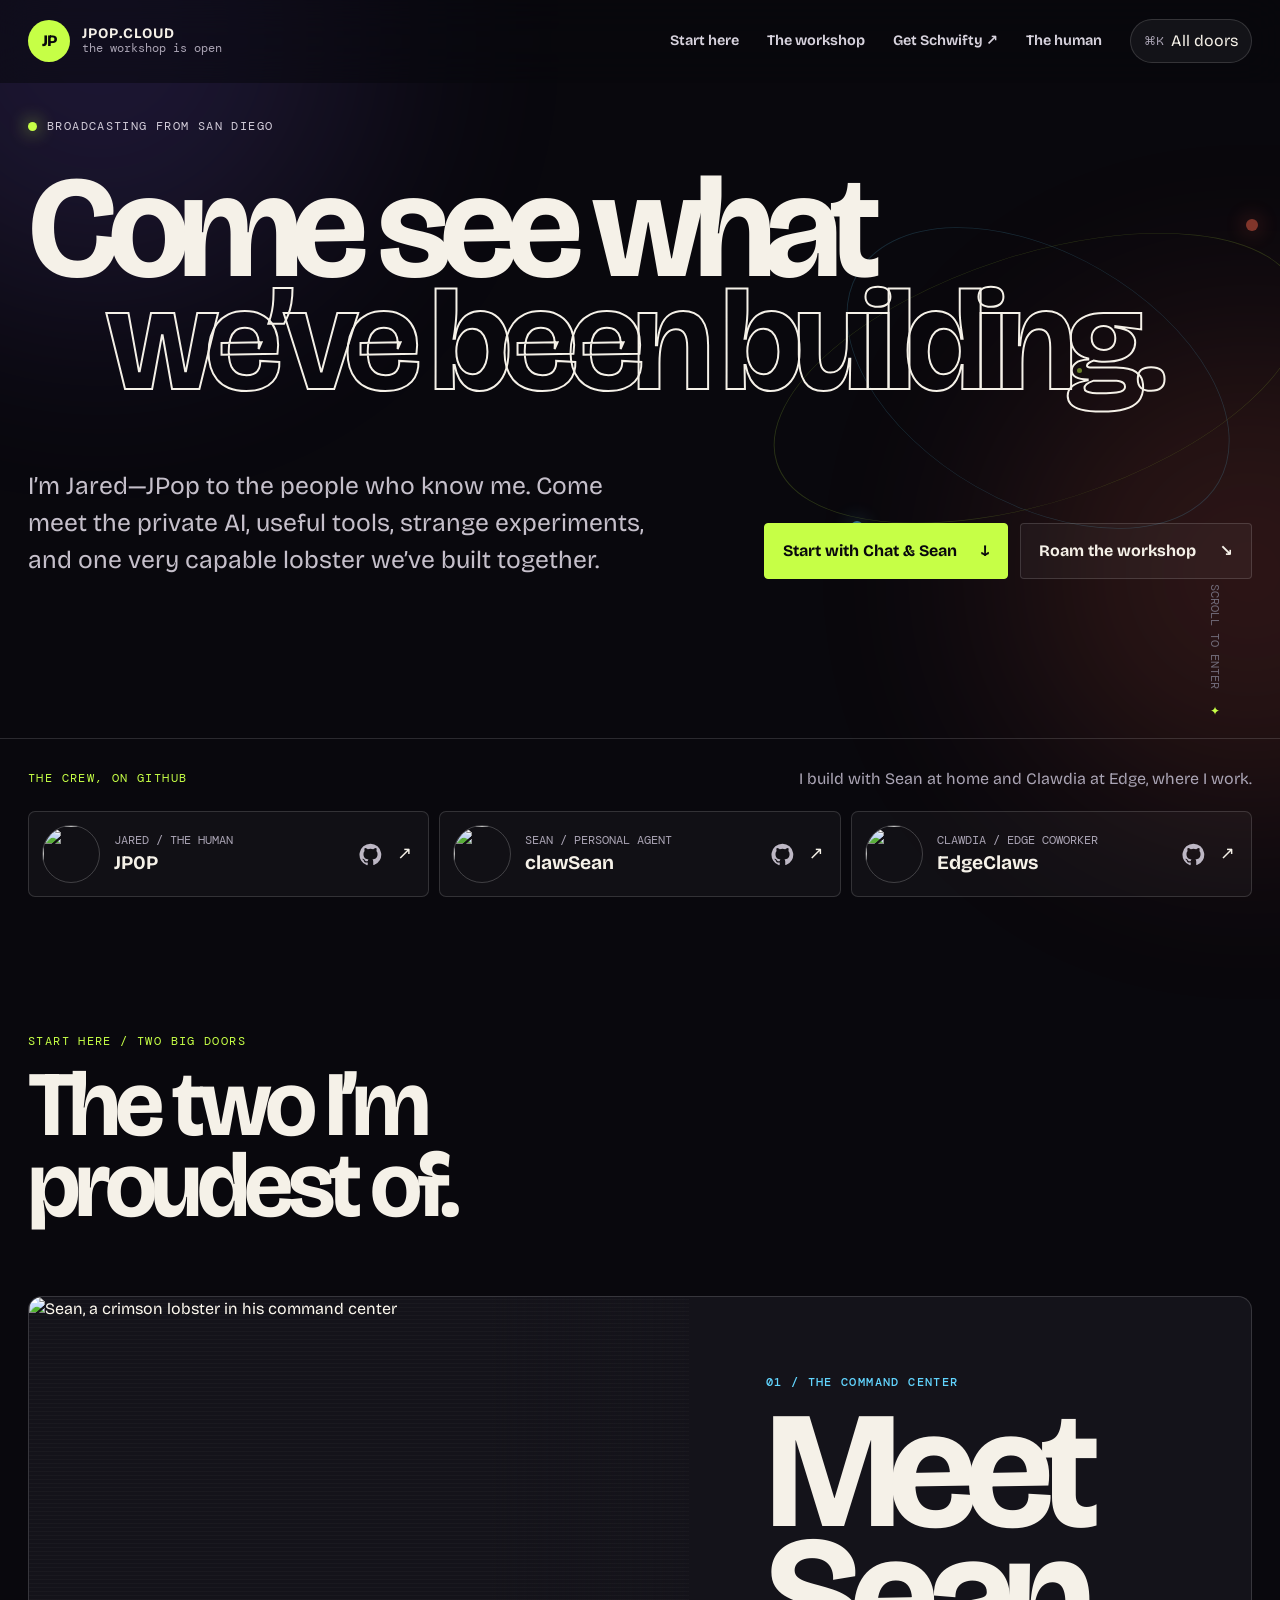
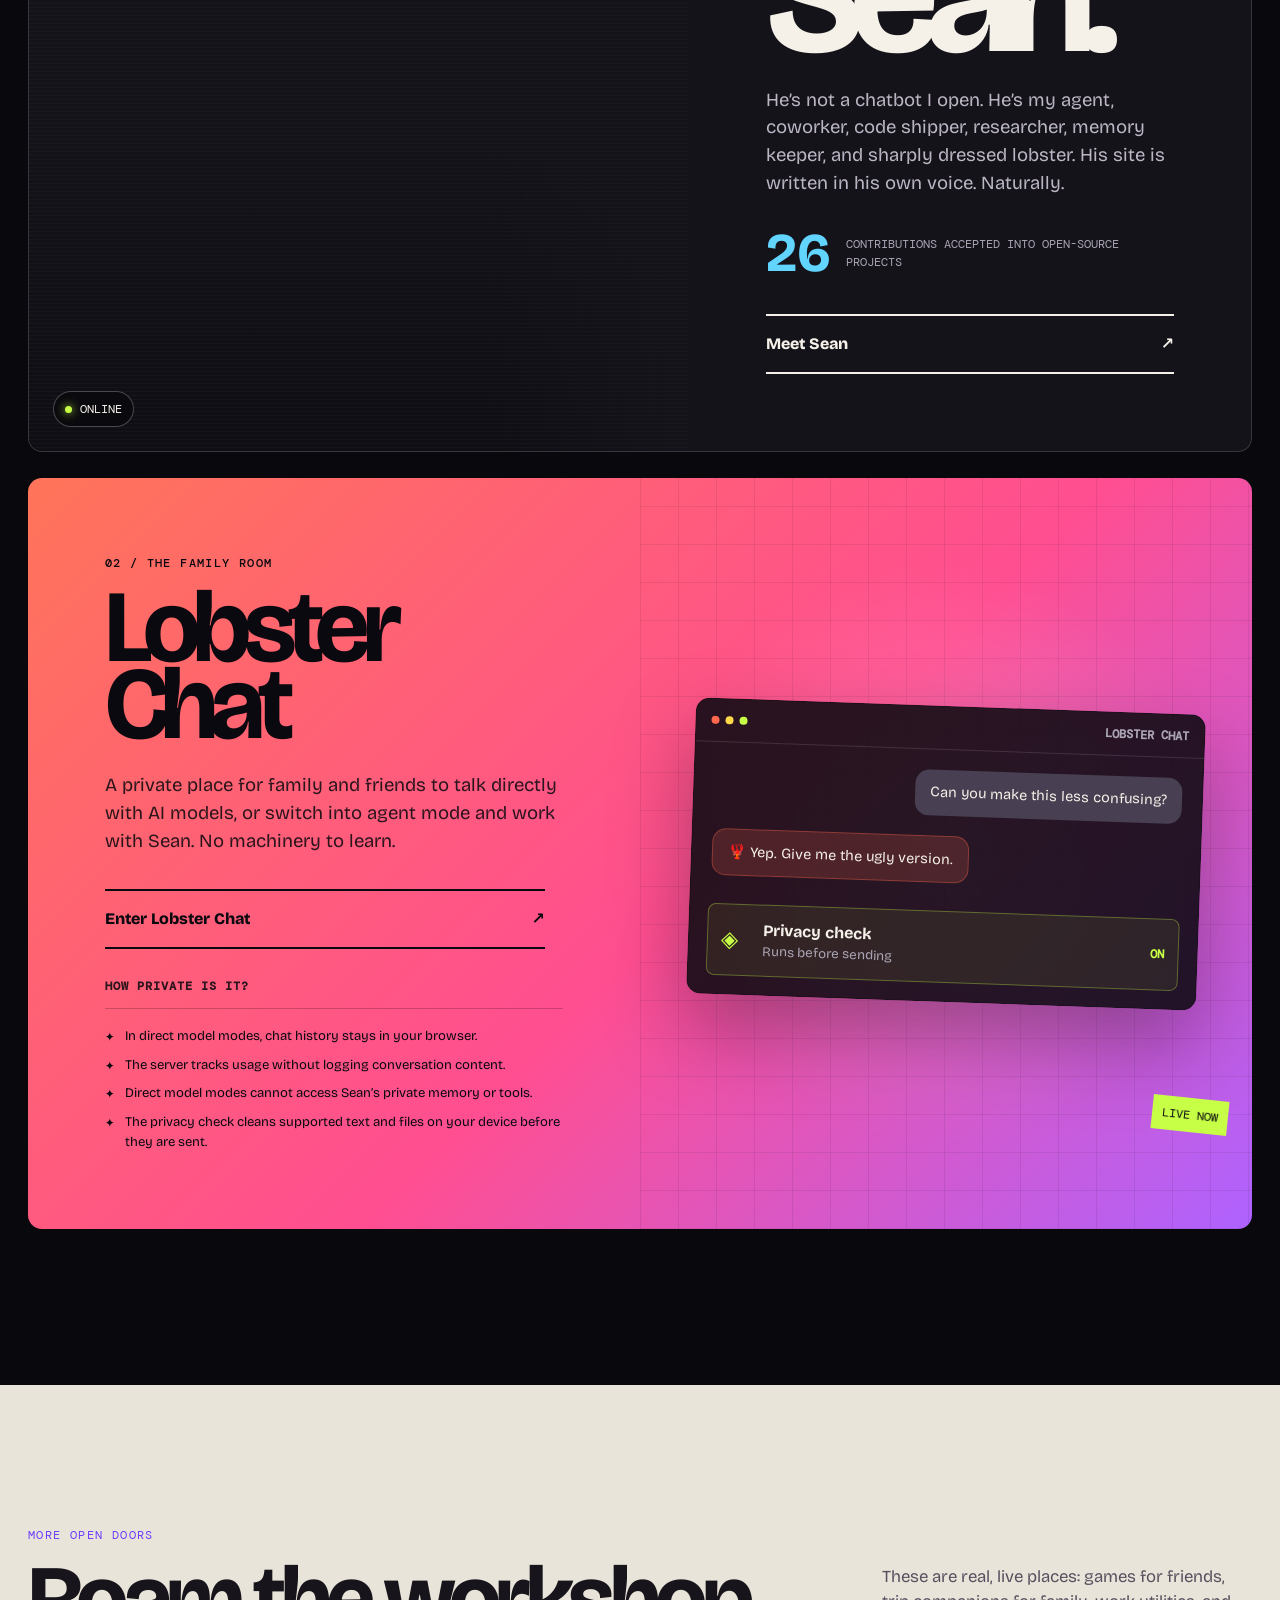
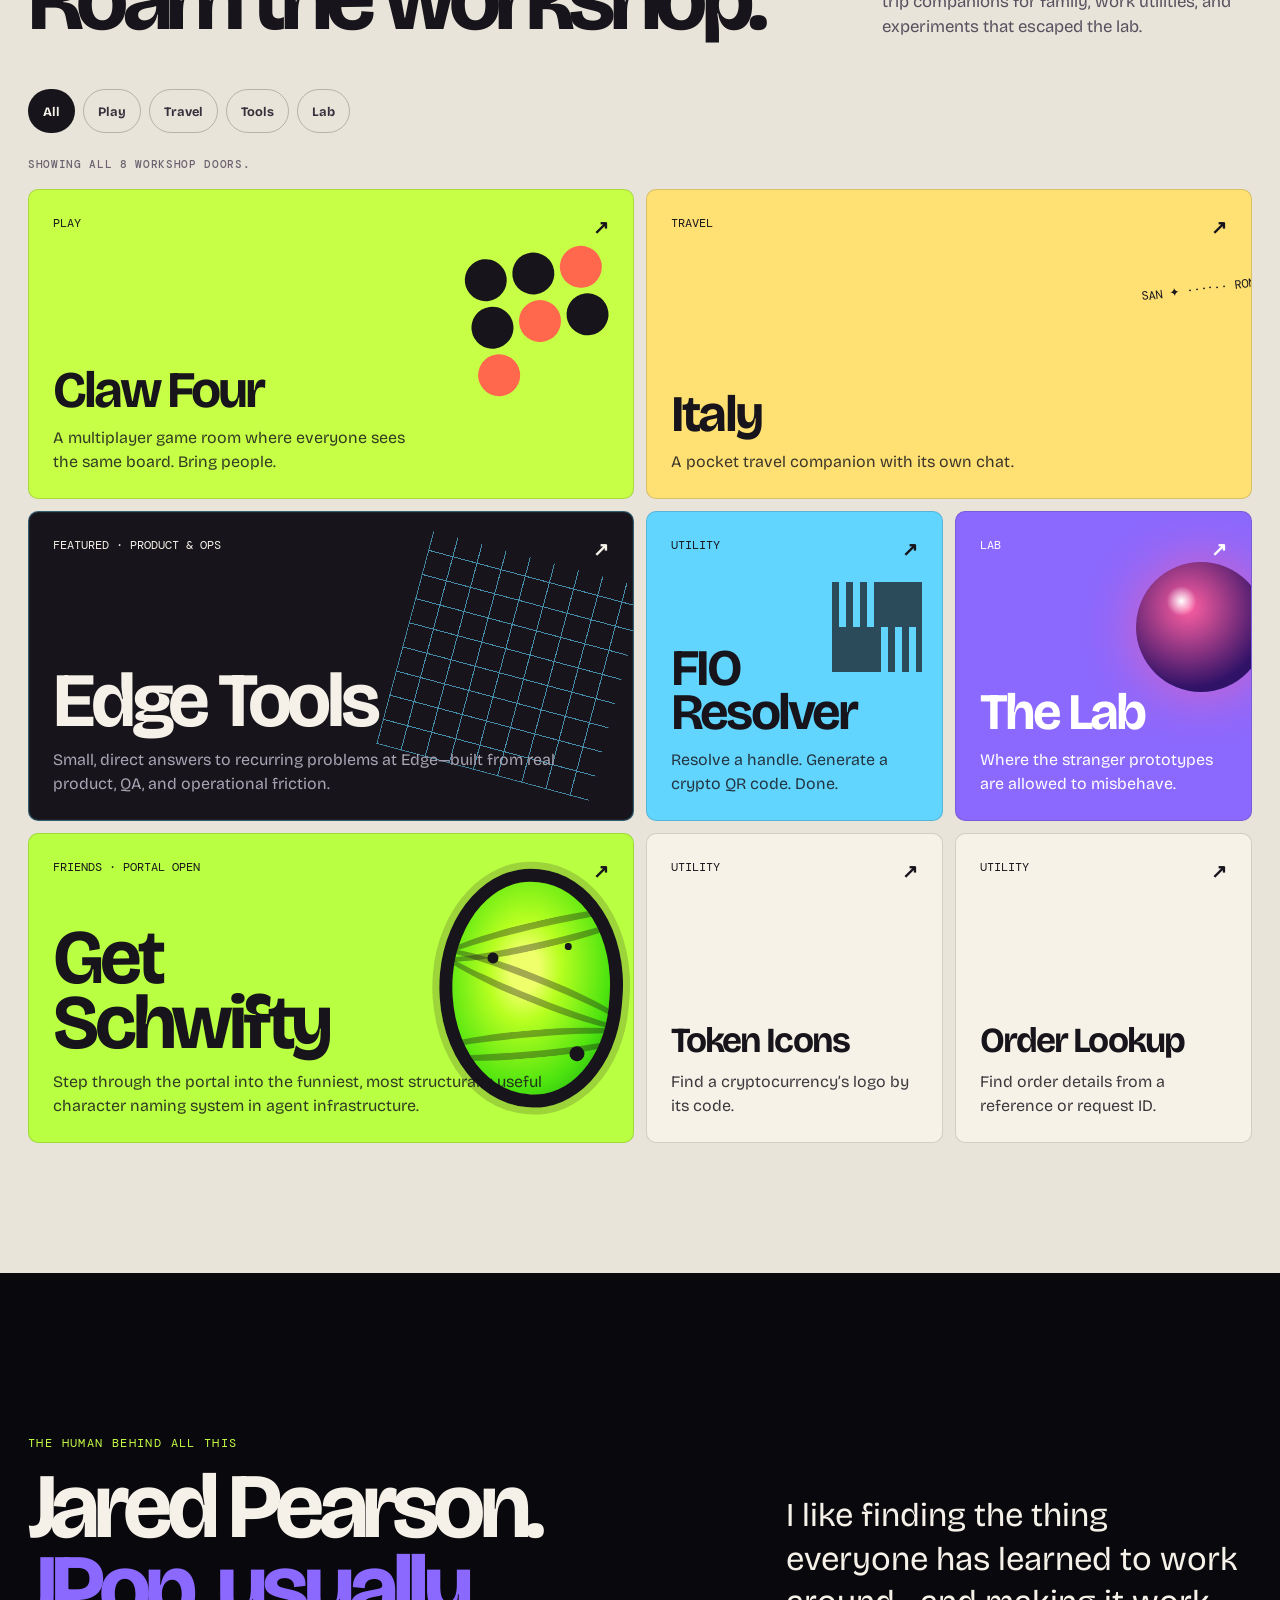
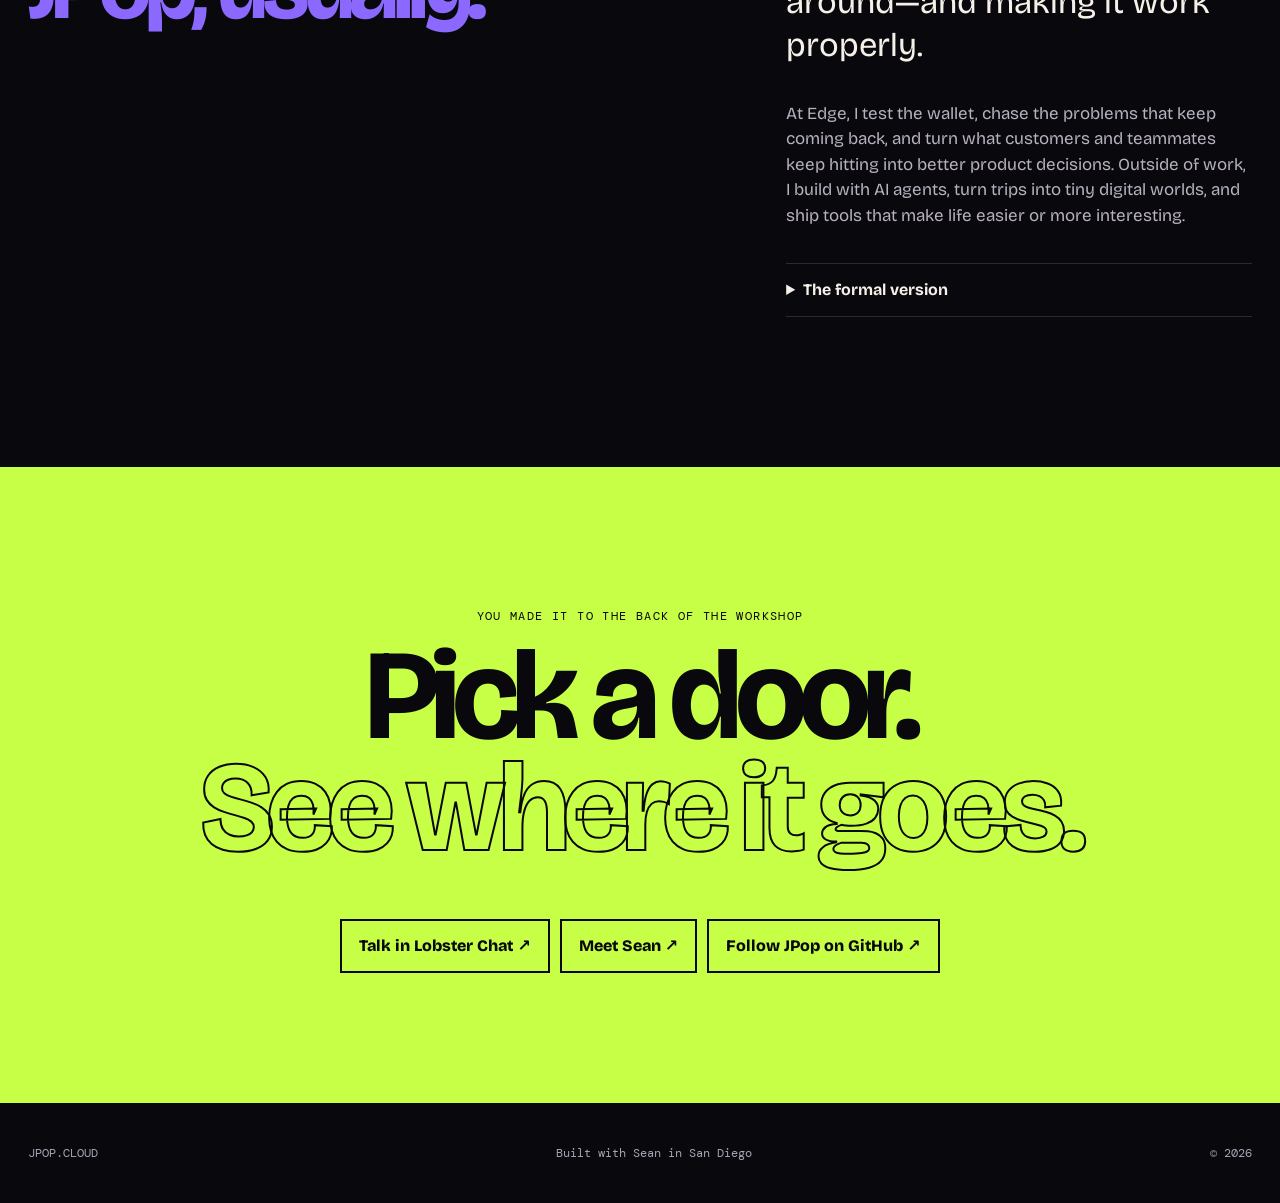
==== commit da99482e: "Expose Get Schwifty in primary navigation" ====
--- a/index.html
+++ b/index.html
@@ -22,7 +22,7 @@
   <header class="site-header" data-header><nav class="nav shell" aria-label="Primary navigation">
     <a class="wordmark" href="#top" aria-label="JPop's Workshop, home"><span class="wordmark-mark" aria-hidden="true">JP</span><span><strong>JPOP.CLOUD</strong><small>the workshop is open</small></span></a>
     <button class="menu-button" type="button" aria-expanded="false" aria-controls="nav-links" data-menu-button><span>Menu</span><span aria-hidden="true">＋</span></button>
-    <div class="nav-links" id="nav-links" data-nav-links><a href="#stars">Start here</a><a href="#workshop">The workshop</a><a href="#about">The human</a><button class="command-button" type="button" data-command-open><span aria-hidden="true">⌘K</span> All doors</button></div>
+    <div class="nav-links" id="nav-links" data-nav-links><a href="#stars">Start here</a><a href="#workshop">The workshop</a><a href="https://schwifty.jpop.cloud/">Get Schwifty ↗</a><a href="#about">The human</a><button class="command-button" type="button" data-command-open><span aria-hidden="true">⌘K</span> All doors</button></div>
   </nav></header>
 
   <nav class="progress-rail" aria-label="Workshop progress" data-progress-map>
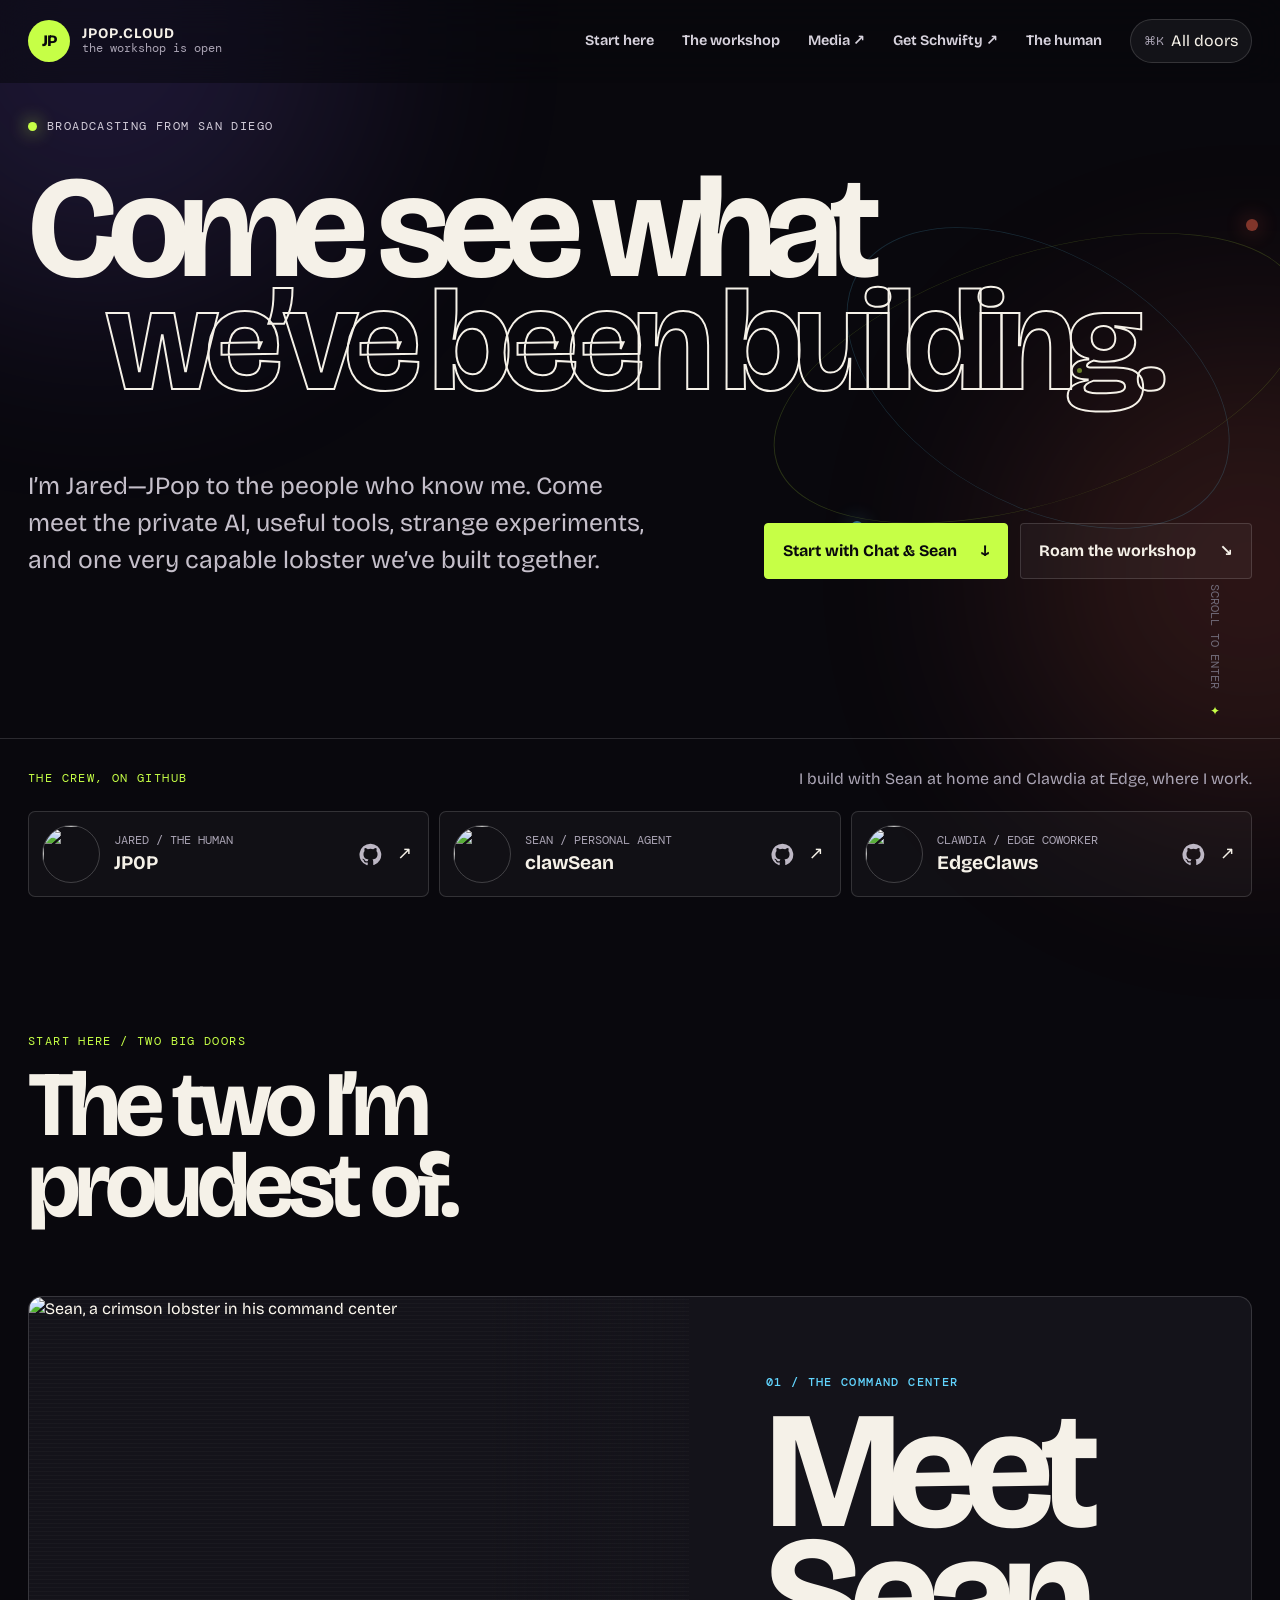
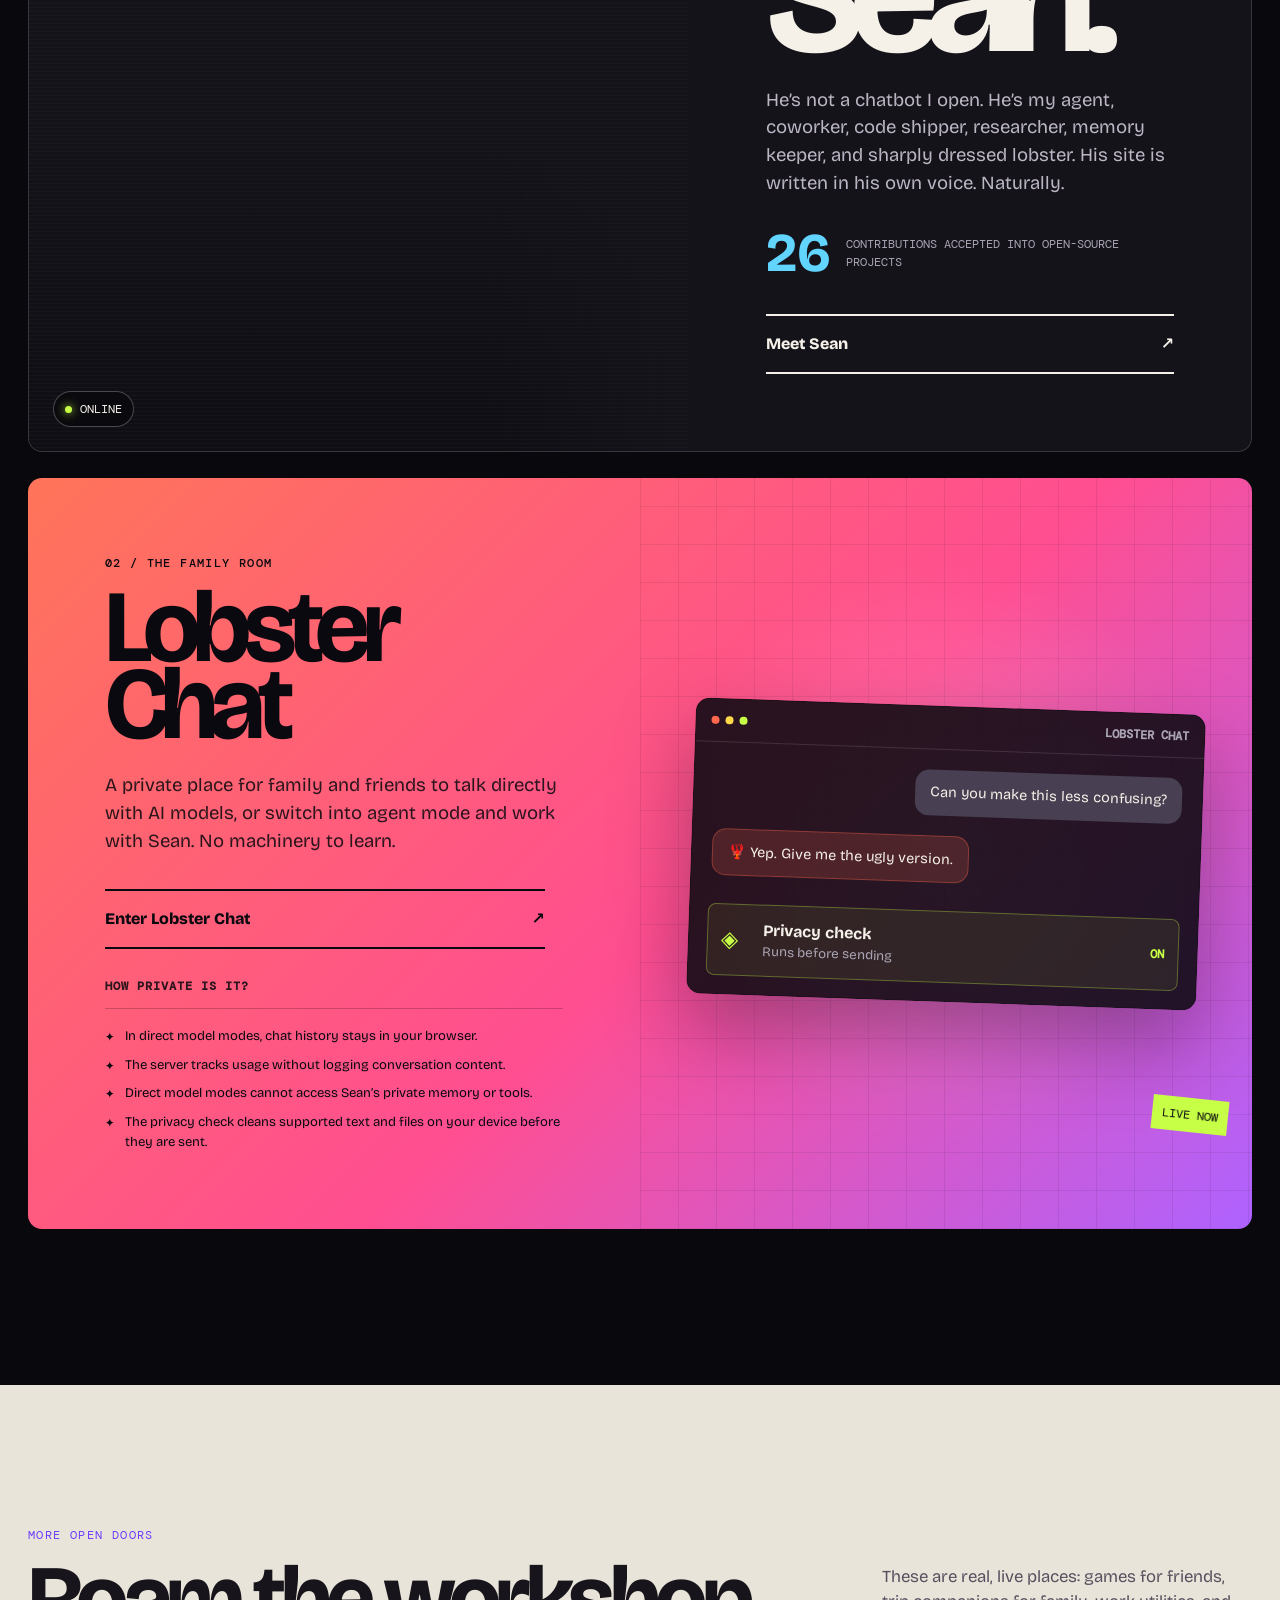
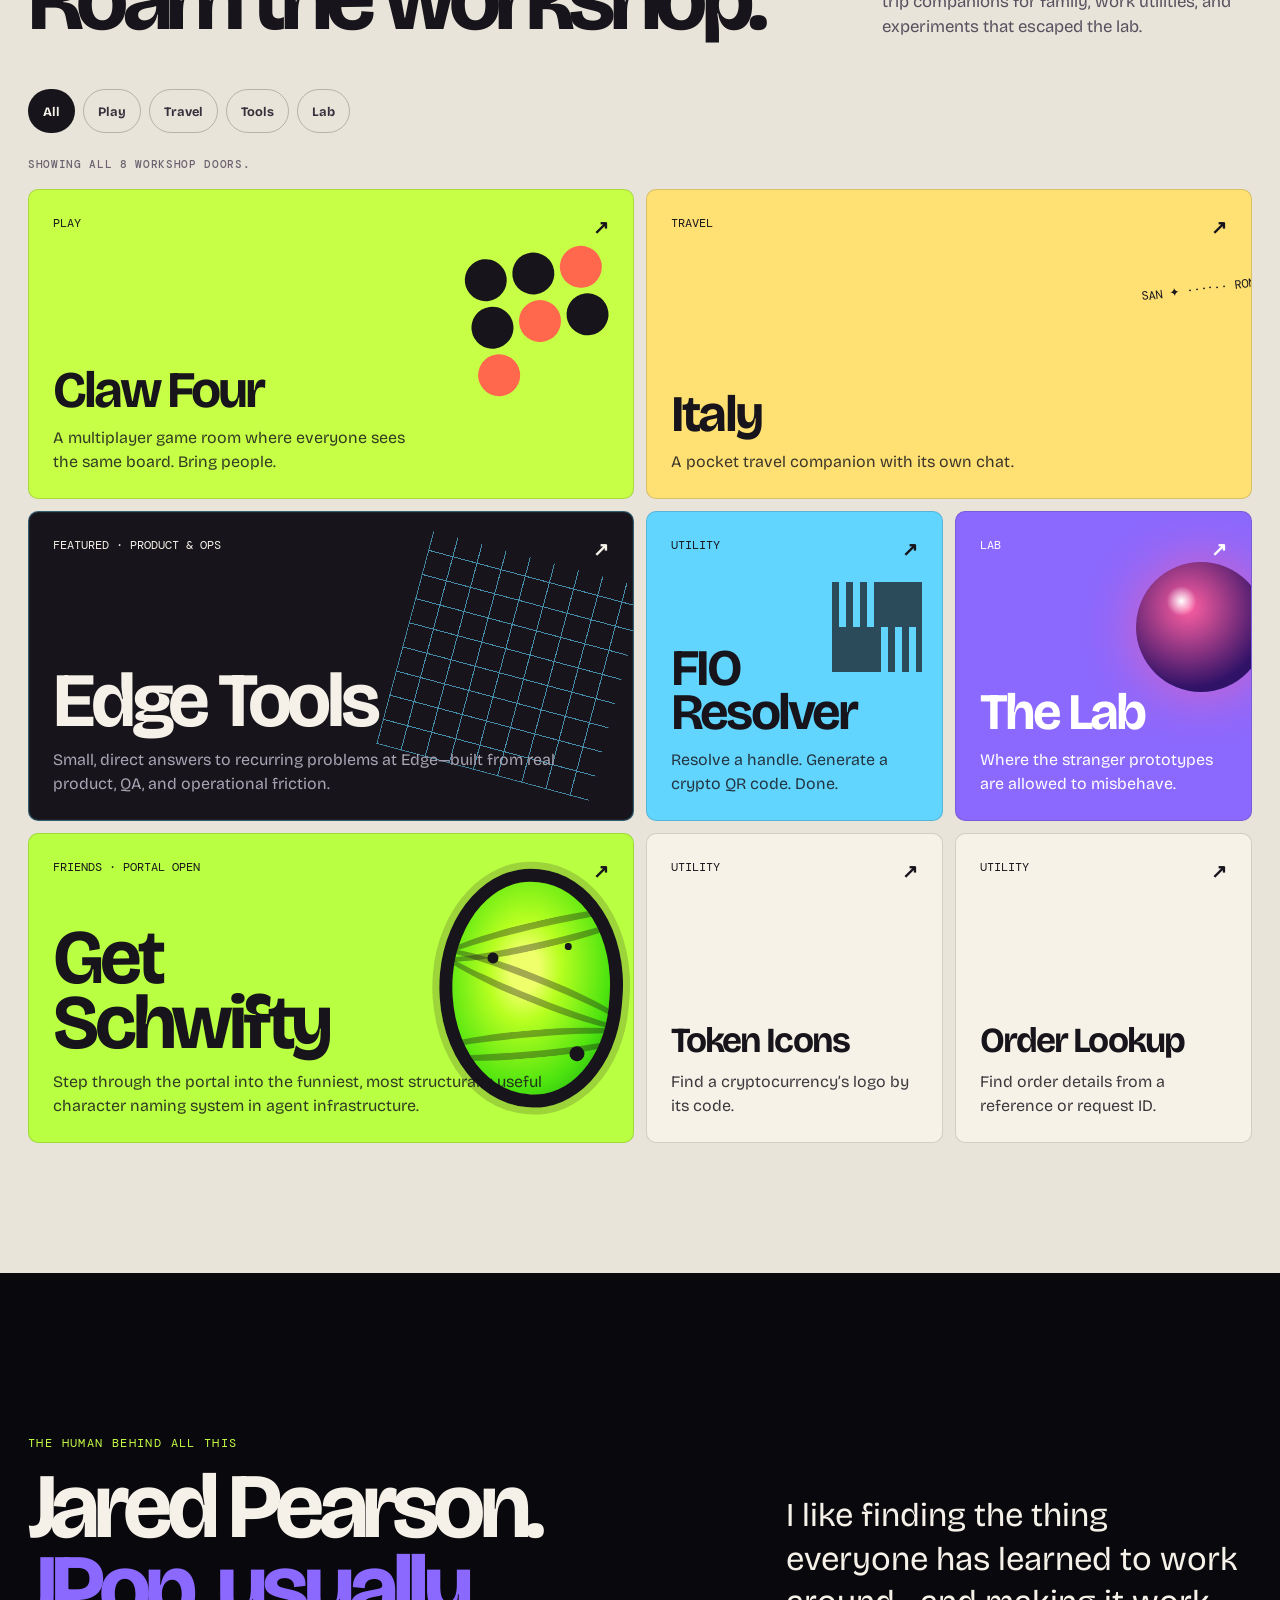
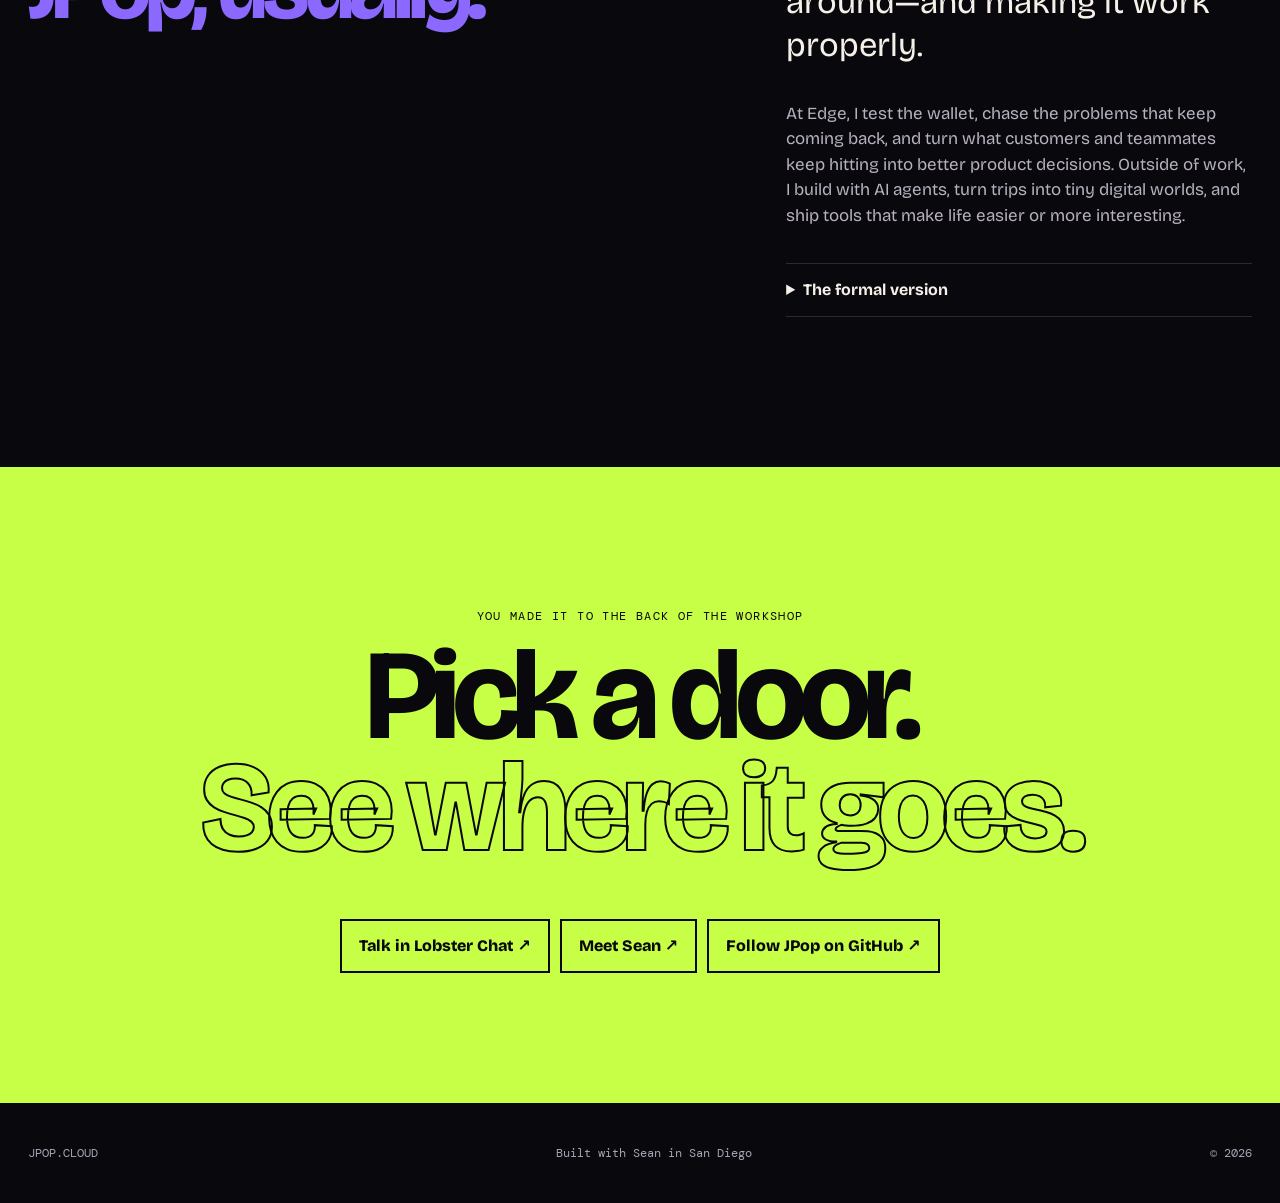
==== commit c0a5c6e3: "feat: launch the JPop Media Room" ====
--- a/index.html
+++ b/index.html
@@ -22,7 +22,7 @@
   <header class="site-header" data-header><nav class="nav shell" aria-label="Primary navigation">
     <a class="wordmark" href="#top" aria-label="JPop's Workshop, home"><span class="wordmark-mark" aria-hidden="true">JP</span><span><strong>JPOP.CLOUD</strong><small>the workshop is open</small></span></a>
     <button class="menu-button" type="button" aria-expanded="false" aria-controls="nav-links" data-menu-button><span>Menu</span><span aria-hidden="true">＋</span></button>
-    <div class="nav-links" id="nav-links" data-nav-links><a href="#stars">Start here</a><a href="#workshop">The workshop</a><a href="https://schwifty.jpop.cloud/">Get Schwifty ↗</a><a href="#about">The human</a><button class="command-button" type="button" data-command-open><span aria-hidden="true">⌘K</span> All doors</button></div>
+    <div class="nav-links" id="nav-links" data-nav-links><a href="#stars">Start here</a><a href="#workshop">The workshop</a><a href="https://media.jpop.cloud/">Media ↗</a><a href="https://schwifty.jpop.cloud/">Get Schwifty ↗</a><a href="#about">The human</a><button class="command-button" type="button" data-command-open><span aria-hidden="true">⌘K</span> All doors</button></div>
   </nav></header>
 
   <nav class="progress-rail" aria-label="Workshop progress" data-progress-map>
